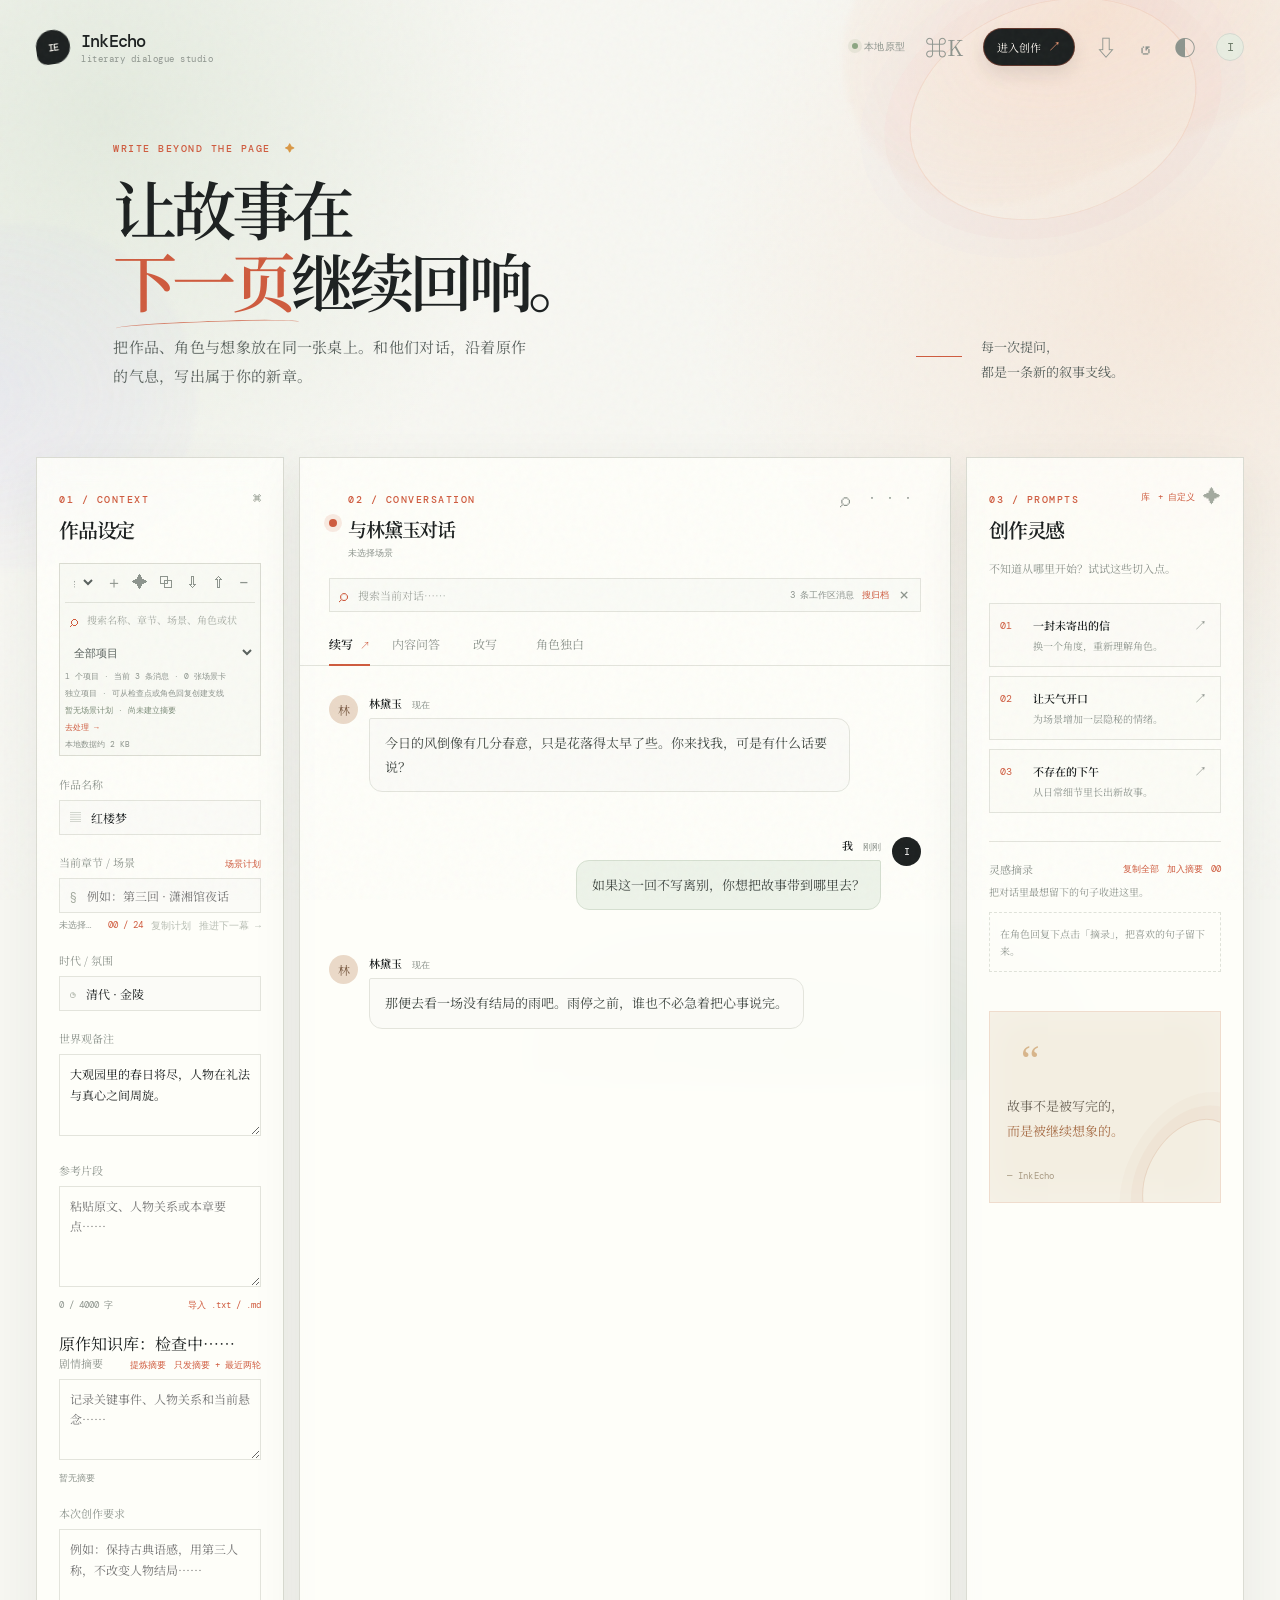
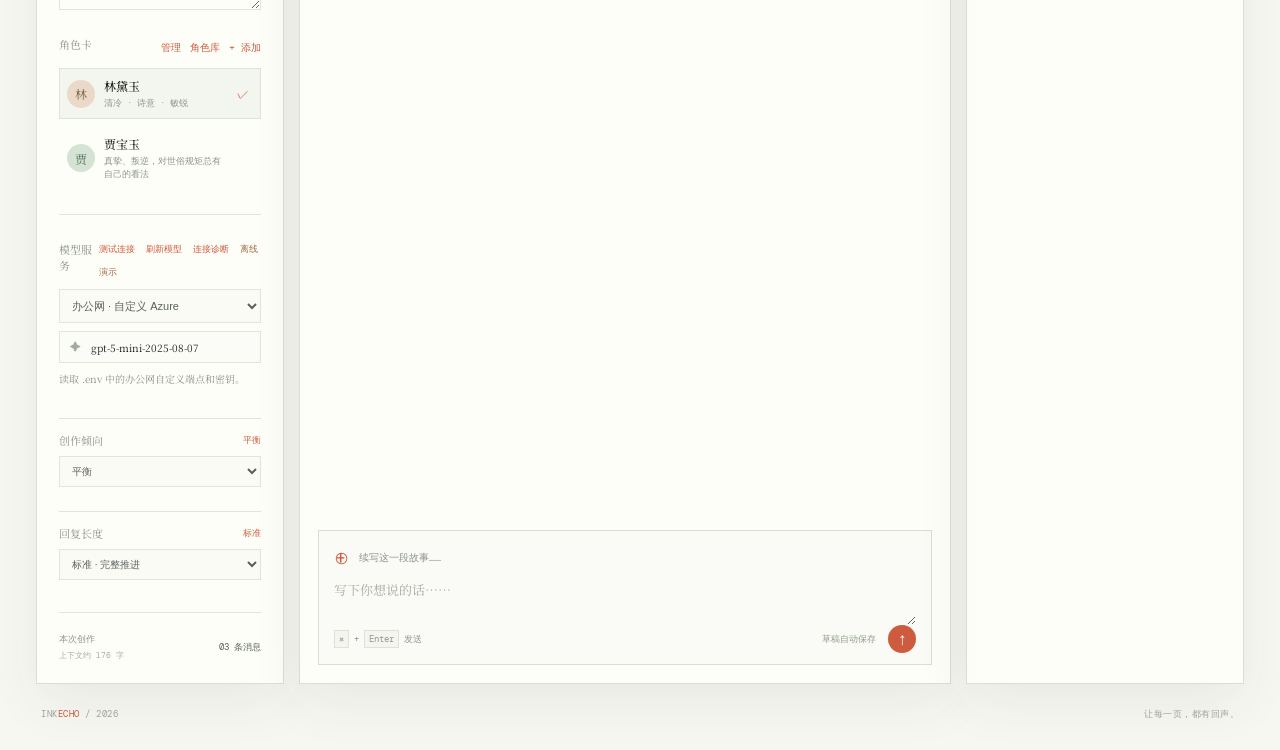
==== index.html @ 8e09669f "增加蛊真人内容问答界面" ====
<!doctype html>
<html lang="zh-CN">
  <head>
    <meta charset="UTF-8" />
    <meta name="viewport" content="width=device-width, initial-scale=1.0" />
    <meta name="description" content="InkEcho：让经典角色与你继续对话。" />
    <title>InkEcho · 文学对话创作台</title>
    <link rel="preconnect" href="https://fonts.googleapis.com" />
    <link rel="preconnect" href="https://fonts.gstatic.com" crossorigin />
    <link href="https://fonts.googleapis.com/css2?family=DM+Mono:wght@400;500&family=Noto+Serif+SC:wght@400;500;600;700;900&display=swap" rel="stylesheet" />
    <link rel="stylesheet" href="styles.css" />
  </head>
  <body>
    <div class="aurora-field" aria-hidden="true">
      <span class="aurora-orb orb-coral"></span>
      <span class="aurora-orb orb-lilac"></span>
      <span class="aurora-orb orb-sage"></span>
      <span class="aurora-orbit"></span>
    </div>
    <div class="grain" aria-hidden="true"></div>
    <header class="topbar">
      <a class="brand" href="#top" aria-label="InkEcho 首页">
        <span class="brand-mark">IE</span>
        <span>
          <strong>InkEcho</strong>
          <small>literary dialogue studio</small>
        </span>
      </a>
      <div class="topbar-actions">
        <span class="status-dot"><i></i>本地原型</span>
        <button class="icon-button command-palette-button" id="openCommandPalette" type="button" title="打开命令面板 · ⌘ / Ctrl + K" aria-label="打开命令面板">⌘K</button>
        <button class="spark-button magnetic" id="focusComposer" type="button">进入创作 <span>↗</span></button>
        <button class="icon-button" id="exportSession" type="button" title="导出当前创作" aria-label="导出当前创作">⇩</button>
        <button class="icon-button" id="resetSession" type="button" title="重置当前对话" aria-label="重置当前对话">↺</button>
        <button class="icon-button focus-mode-button" id="toggleFocusMode" type="button" title="进入专注模式" aria-label="进入专注模式" aria-pressed="false">◐</button>
        <button class="avatar" type="button" aria-label="用户菜单">I</button>
      </div>
    </header>

    <main id="top" class="shell">
      <section class="intro">
        <div>
          <p class="eyebrow">WRITE BEYOND THE PAGE <span>✦</span></p>
          <h1>让故事在<br /><em>下一页</em>继续回响。</h1>
          <p class="intro-copy">把作品、角色与想象放在同一张桌上。和他们对话，沿着原作的气息，写出属于你的新章。</p>
        </div>
        <div class="intro-note">
          <span class="note-line"></span>
          <p>每一次提问，<br />都是一条新的叙事支线。</p>
        </div>
      </section>

      <section class="studio-grid" aria-label="InkEcho 创作台">
        <aside class="sidebar panel">
          <div class="panel-heading">
            <div>
              <span class="section-kicker">01 / CONTEXT</span>
              <h2>作品设定</h2>
            </div>
            <span class="panel-icon">⌘</span>
          </div>

          <div class="project-switcher">
            <select id="projectSelect" aria-label="选择创作项目"></select>
            <div class="project-actions">
              <button class="mini-button" id="newProject" type="button" title="新建创作项目" aria-label="新建创作项目">＋</button>
              <button class="mini-button" id="openTemplates" type="button" title="使用创作模板" aria-label="使用创作模板">✦</button>
              <button class="mini-button" id="duplicateProject" type="button" title="复制当前项目" aria-label="复制当前项目">⧉</button>
              <button class="mini-button" id="exportProjects" type="button" title="备份全部项目" aria-label="备份全部项目">⇩</button>
              <button class="mini-button" id="importProjects" type="button" title="导入项目备份" aria-label="导入项目备份">⇧</button>
              <button class="mini-button" id="deleteProject" type="button" title="删除当前项目" aria-label="删除当前项目">−</button>
            </div>
            <label class="project-search" for="projectSearch">
              <span aria-hidden="true">⌕</span>
              <input id="projectSearch" type="search" placeholder="搜索名称、章节、场景、角色或状态……" aria-label="搜索项目名称、章节、场景、角色或状态" autocomplete="off" />
            </label>
            <select class="project-status-filter" id="projectStatusFilter" aria-label="按项目状态筛选">
              <option value="all">全部项目</option>
              <option value="attention">需要处理</option>
              <option value="summary">摘要待更新</option>
              <option value="outcome">结果待更新</option>
              <option value="draft">有草稿</option>
            </select>
            <p class="project-search-count" id="projectSearchCount" aria-live="polite">1 个项目</p>
            <p class="project-lineage" id="projectLineage">独立项目 · 可从检查点或角色回复创建支线</p>
            <p class="project-health" id="projectHealth" aria-live="polite">项目状态计算中</p>
            <button class="project-health-action" id="projectHealthAction" type="button" hidden>去处理 →</button>
            <input id="projectBackupFile" type="file" accept="application/json,.json" hidden />
            <p class="storage-status" id="storageStatus" aria-live="polite">本地数据用量计算中</p>
          </div>

          <label class="field-label" for="workTitle">作品名称</label>
          <div class="field-input has-icon">
            <span>▤</span>
            <input id="workTitle" type="text" maxlength="120" value="蛊真人" />
          </div>

          <div class="field-label-row">
            <label class="field-label" for="workChapter">当前章节 / 场景</label>
            <button class="text-button" id="manageBeats" type="button">场景计划</button>
          </div>
          <div class="field-input has-icon">
            <span>§</span>
            <input id="workChapter" type="text" maxlength="120" placeholder="例如：第三回 · 潇湘馆夜话" />
          </div>
          <div class="scene-meta">
            <span id="activeBeatHint">未选择场景卡</span>
            <span id="beatCount">00 / 24</span>
            <button class="text-button scene-copy" id="copyScenePlan" type="button" disabled>复制计划</button>
            <button class="text-button scene-advance" id="advanceBeat" type="button" disabled>推进下一幕 →</button>
          </div>

          <label class="field-label" for="workEra">时代 / 氛围</label>
          <div class="field-input has-icon">
            <span>◷</span>
            <input id="workEra" type="text" maxlength="120" value="蛊界 · 青茅山" />
          </div>

          <label class="field-label" for="workWorld">世界观备注</label>
          <textarea id="workWorld" rows="3" maxlength="800">以《蛊真人》原作为本地知识库，围绕方源、蛊道体系和原作剧情进行续写与内容问答。</textarea>

          <label class="field-label" for="workReference">参考片段</label>
          <textarea id="workReference" rows="4" placeholder="粘贴原文、人物关系或本章要点……"></textarea>
          <div class="reference-meta">
            <span id="referenceCount">0 / 4000 字</span>
            <button class="text-button" id="importReference" type="button">导入 .txt / .md</button>
          </div>
          <div class="source-status" id="sourceStatus" aria-live="polite">原作知识库：检查中……</div>
          <input id="referenceFile" type="file" accept=".txt,.md,.markdown,text/plain,text/markdown" hidden />

          <div class="field-label-row">
            <label class="field-label" for="workSummary">剧情摘要</label>
            <span class="summary-actions">
              <button class="text-button" id="generateSummary" type="button">提炼摘要</button>
              <button class="text-button" id="toggleContextMode" type="button">只发摘要 + 最近两轮</button>
            </span>
          </div>
          <textarea id="workSummary" rows="3" maxlength="2000" placeholder="记录关键事件、人物关系和当前悬念……"></textarea>
          <div class="summary-meta"><span id="summaryFreshness">暂无摘要</span></div>

          <label class="field-label" for="workInstructions">本次创作要求</label>
          <textarea id="workInstructions" rows="3" maxlength="1200" placeholder="例如：保持古典语感，用第三人称，不改变人物结局……"></textarea>

            <div class="subheading-row">
              <span class="field-label">角色卡</span>
              <span class="character-actions">
                <button class="text-button" id="manageCharacter" type="button">管理</button>
                <button class="text-button" id="openCharacterLibrary" type="button">角色库</button>
                <button class="text-button" id="addCharacter" type="button">+ 添加</button>
              </span>
          </div>
          <div class="character-list" id="characterList">
            <button class="character-card active" type="button" data-character="方源" data-tone="冷静、决绝、善于权衡利弊，不被表面道德束缚。">
              <span class="character-avatar avatar-dai">方</span>
              <span><strong>方源</strong><small>冷静 · 果断 · 深谋</small></span>
              <span class="selected-mark">✓</span>
            </button>
            <button class="character-card" type="button" data-character="白凝冰" data-tone="锋利、骄傲、追求极致，常以强硬掩饰真实情绪。">
              <span class="character-avatar avatar-bao">白</span>
              <span><strong>白凝冰</strong><small>锋利 · 骄傲 · 极致</small></span>
              <span class="selected-mark">✓</span>
            </button>
          </div>

          <div class="model-settings">
            <div class="subheading-row">
              <span class="field-label">模型服务</span>
              <span>
                <button class="text-button" id="testProvider" type="button">测试连接</button>
                <button class="text-button" id="refreshModels" type="button">刷新模型</button>
                <button class="text-button" id="openProviderDiagnostics" type="button">连接诊断</button>
                <button class="text-button" id="copyProviderConfigKeys" type="button" hidden>复制配置键名</button>
                <span class="service-badge" id="providerBadge">未连接</span>
              </span>
            </div>
            <select id="providerSelect" aria-label="选择模型服务">
              <option value="custom_azure">办公网 · 自定义 Azure</option>
              <option value="ollama">Ollama · 本地模型</option>
              <option value="openai">OpenAI</option>
              <option value="azure">Azure OpenAI</option>
              <option value="compatible">OpenAI-compatible</option>
            </select>
            <div class="field-input model-input">
              <span>✦</span>
              <input id="modelName" list="modelOptions" type="text" maxlength="160" value="gpt-5-mini-2025-08-07" aria-label="模型名称" />
            </div>
            <datalist id="modelOptions"></datalist>
            <p class="provider-description" id="providerDescription">读取 .env 中的办公网自定义端点和密钥。</p>
            <div class="creativity-control">
              <div class="subheading-row">
                <label class="field-label" for="creativitySelect">创作倾向</label>
                <span class="creativity-value" id="creativityValue">平衡</span>
              </div>
              <select id="creativitySelect" aria-label="选择创作倾向">
                <option value="restrained">克制叙事</option>
                <option value="balanced" selected>平衡</option>
                <option value="imaginative">大胆想象</option>
              </select>
            </div>
            <div class="creativity-control response-length-control">
              <div class="subheading-row">
                <label class="field-label" for="responseLengthSelect">回复长度</label>
                <span class="creativity-value" id="responseLengthValue">标准</span>
              </div>
              <select id="responseLengthSelect" aria-label="选择回复长度">
                <option value="concise">精简 · 聚焦一幕</option>
                <option value="standard" selected>标准 · 完整推进</option>
                <option value="expanded">展开 · 充分铺陈</option>
              </select>
            </div>
          </div>

          <div class="sidebar-footer">
            <span>
              <span>本次创作</span>
              <button class="context-usage" id="contextUsage" type="button" aria-label="查看本次发送上下文">上下文约 0 字</button>
            </span>
            <strong id="messageCount">03 条消息</strong>
          </div>
        </aside>

        <section class="conversation panel">
          <div class="conversation-header">
            <div class="conversation-title">
              <span class="live-pulse"></span>
              <div>
                <span class="section-kicker">02 / CONVERSATION</span>
                <h2 id="conversationTitle">与方源对话</h2>
                <span class="conversation-context" id="conversationContext">未选择场景</span>
              </div>
            </div>
            <div class="conversation-tools">
              <div class="conversation-tool-buttons">
                <button class="more-button search-button" id="searchConversationButton" type="button" aria-label="搜索当前对话" aria-expanded="false" aria-controls="conversationSearch">⌕</button>
                <button class="more-button" id="conversationMenuButton" type="button" aria-label="更多选项" aria-expanded="false" aria-controls="conversationMenu">•••</button>
              </div>
              <div class="conversation-menu" id="conversationMenu" hidden>
                <button type="button" id="copyConversation">复制当前对话</button>
                <button type="button" id="exportFromMenu">导出 Markdown · 含备选回复</button>
                <button type="button" id="exportProjectJson">导出项目 JSON</button>
                <button type="button" id="copyProjectHandoff">复制项目交接摘要</button>
                <button type="button" id="downloadProjectHandoff">下载项目交接摘要</button>
                <button type="button" id="saveCheckpointFromMenu">保存当前检查点</button>
                <button type="button" id="openCheckpoints">查看检查点</button>
                <button type="button" id="openArchiveHistory">查看归档历史</button>
                <button type="button" id="resetFromMenu">重新开始</button>
              </div>
            </div>
          </div>

          <div class="conversation-search" id="conversationSearch" hidden>
            <span class="search-icon" aria-hidden="true">⌕</span>
            <input id="conversationSearchInput" type="search" placeholder="搜索当前对话……" aria-label="搜索当前对话" autocomplete="off" />
            <span class="search-count" id="conversationSearchCount">全部消息</span>
            <button class="search-archive-button" id="searchArchivedMessages" type="button">搜归档</button>
            <button class="search-clear" id="clearConversationSearch" type="button" aria-label="清除搜索">×</button>
          </div>

          <div class="mode-tabs" role="tablist" aria-label="创作模式">
            <button class="mode-tab active" type="button" data-mode="续写" role="tab" aria-selected="true">续写 <span>↗</span></button>
            <button class="mode-tab" type="button" data-mode="问答" role="tab" aria-selected="false">内容问答 <span>?</span></button>
            <button class="mode-tab" type="button" data-mode="改写" role="tab" aria-selected="false">改写 <span>↗</span></button>
            <button class="mode-tab" type="button" data-mode="独白" role="tab" aria-selected="false">角色独白 <span>↗</span></button>
          </div>

          <div class="messages" id="messages" aria-live="polite">
            <div class="message-row assistant">
              <span class="message-avatar avatar-dai">黛</span>
              <div class="message-content">
                <div class="message-meta"><strong>方源</strong><time>刚刚</time></div>
                <div class="bubble">原作知识库已经准备好。你可以让我承接某一幕继续写，也可以直接询问人物、蛊虫、势力和剧情。</div>
              </div>
            </div>
            <div class="message-row user">
              <div class="message-content">
                <div class="message-meta"><strong>我</strong><time>刚刚</time></div>
                <div class="bubble">方源第一次重生回到青茅山后，最优先要解决什么问题？</div>
              </div>
              <span class="message-avatar user-avatar">I</span>
            </div>
            <div class="message-row assistant">
              <span class="message-avatar avatar-dai">黛</span>
              <div class="message-content">
                <div class="message-meta"><strong>方源</strong><time>刚刚</time></div>
                <div class="bubble">切换到“内容问答”即可查考原作；切换到“续写”并补充承接位置，就能沿着当前剧情继续创作。</div>
              </div>
            </div>
          </div>

          <form class="composer" id="composer">
            <div class="composer-tools">
              <button type="button" aria-label="添加参考内容" title="添加参考内容">⊕</button>
              <span class="composer-hint" id="composerHint">续写《蛊真人》的这一段故事……</span>
            </div>
            <textarea id="messageInput" rows="2" placeholder="写下你想说的话……" aria-label="输入消息"></textarea>
            <div class="composer-bottom">
              <span><kbd>⌘</kbd> + <kbd>Enter</kbd> 发送</span>
              <span class="draft-status" id="draftStatus">草稿自动保存</span>
              <button class="send-button" type="submit" aria-label="发送消息">↑</button>
            </div>
          </form>
        </section>

        <aside class="rightbar panel">
          <div class="panel-heading">
            <div>
              <span class="section-kicker">03 / PROMPTS</span>
              <h2>创作灵感</h2>
            </div>
            <span class="panel-icon prompt-heading-actions"><button class="text-button" id="openPromptLibrary" type="button">库</button><button class="text-button" id="addPrompt" type="button">+ 自定义</button> ✦</span>
          </div>
          <p class="panel-description">不知道从哪里开始？试试这些切入点。</p>
          <div class="prompt-list" id="promptList">
            <button class="prompt-card" type="button" data-prompt="写一封没有寄出的信，告诉我你最想改变原作里的哪一刻。">
              <span class="prompt-number">01</span>
              <span><strong>一封未寄出的信</strong><small>换一个角度，重新理解角色。</small></span>
              <span class="prompt-arrow">↗</span>
            </button>
            <button class="prompt-card" type="button" data-prompt="如果今天的雨会替人说话，它会对你说些什么？请用一段诗意的文字回答。">
              <span class="prompt-number">02</span>
              <span><strong>让天气开口</strong><small>为场景增加一层隐秘的情绪。</small></span>
              <span class="prompt-arrow">↗</span>
            </button>
            <button class="prompt-card" type="button" data-prompt="在不改变人物性格的前提下，写出一个原作没有发生过的下午。">
              <span class="prompt-number">03</span>
              <span><strong>不存在的下午</strong><small>从日常细节里长出新故事。</small></span>
              <span class="prompt-arrow">↗</span>
            </button>
          </div>

          <div class="highlight-section">
            <div class="subheading-row">
              <span class="field-label">灵感摘录</span>
              <span class="highlight-heading-actions">
                <button class="text-button" id="copyHighlights" type="button">复制全部</button>
                <button class="text-button" id="appendHighlightsToSummary" type="button">加入摘要</button>
                <span class="highlight-count" id="highlightCount">00</span>
              </span>
            </div>
            <p class="highlight-hint">把对话里最想留下的句子收进这里。</p>
            <div class="highlight-list" id="highlightList"></div>
          </div>

          <div class="quote-card spotlight-card">
            <span class="quote-mark">“</span>
            <p>故事不是被写完的，<br /><em>而是被继续想象的。</em></p>
            <span class="quote-author">— InkEcho</span>
            <span class="quote-orbit" aria-hidden="true"></span>
          </div>
        </aside>
      </section>

      <footer class="footer">
        <span>INK<span class="footer-accent">ECHO</span> / 2026</span>
        <span>让每一页，都有回声。</span>
      </footer>
    </main>
    <dialog class="character-dialog" id="characterDialog" aria-labelledby="characterDialogTitle">
      <form id="characterForm">
        <span class="section-kicker">CHARACTER CARD</span>
        <h2 id="characterDialogTitle">编辑角色</h2>
        <label class="field-label" for="characterNameInput">角色名称</label>
        <input class="dialog-input" id="characterNameInput" type="text" maxlength="40" required />
        <label class="field-label" for="characterToneInput">性格与说话方式</label>
        <textarea class="dialog-textarea" id="characterToneInput" rows="4" maxlength="240" placeholder="例如：克制、敏锐，说话像一封没有寄出的信。"></textarea>
        <label class="field-label" for="characterDetailsInput">人物设定</label>
        <textarea class="dialog-textarea" id="characterDetailsInput" rows="5" maxlength="500" placeholder="例如：身份、愿望、秘密、与其他角色的关系……"></textarea>
        <div class="dialog-actions">
          <button class="dialog-delete" id="deleteCharacter" type="button">删除角色</button>
          <span></span>
          <button class="dialog-cancel" id="cancelCharacter" type="button">取消</button>
          <button class="dialog-save" type="submit">保存</button>
        </div>
      </form>
    </dialog>
    <dialog class="character-dialog character-library-dialog" id="characterLibraryDialog" aria-labelledby="characterLibraryTitle">
      <form method="dialog">
        <span class="section-kicker">CHARACTER LIBRARY</span>
        <h2 id="characterLibraryTitle">角色库</h2>
        <p class="template-description">把常用角色保存下来，在不同作品之间复用。加入项目后仍可继续单独编辑。</p>
        <div class="character-library-toolbar">
          <input class="dialog-input character-library-search" id="characterLibrarySearch" type="search" placeholder="搜索角色名、语气或设定……" aria-label="搜索角色库" autocomplete="off" />
          <span class="character-library-count" id="characterLibraryCount">0 / 24 个</span>
        </div>
        <div class="character-library-list" id="characterLibraryList"></div>
        <div class="dialog-actions">
          <button class="text-button" id="saveSelectedCharacter" type="button">保存当前角色</button>
          <span></span>
          <span></span>
          <button class="dialog-cancel" id="closeCharacterLibrary" type="button">关闭</button>
        </div>
      </form>
    </dialog>
    <dialog class="character-dialog" id="promptDialog" aria-labelledby="promptDialogTitle">
      <form id="promptForm">
        <span class="section-kicker">CUSTOM PROMPT</span>
        <h2 id="promptDialogTitle">添加灵感</h2>
        <label class="field-label" for="promptTitleInput">灵感名称</label>
        <input class="dialog-input" id="promptTitleInput" type="text" maxlength="32" required placeholder="例如：一场迟到的重逢" />
        <label class="field-label" for="promptTextInput">写作提示</label>
        <textarea class="dialog-textarea" id="promptTextInput" rows="5" maxlength="500" required placeholder="写下希望角色或故事尝试的方向……"></textarea>
        <label class="library-toggle" for="savePromptToLibrary"><input id="savePromptToLibrary" type="checkbox" /> 同时保存到跨项目灵感库</label>
        <div class="dialog-actions prompt-dialog-actions">
          <span></span>
          <span></span>
          <button class="dialog-cancel" id="cancelPrompt" type="button">取消</button>
          <button class="dialog-save" type="submit">保存灵感</button>
        </div>
      </form>
    </dialog>
    <dialog class="character-dialog prompt-library-dialog" id="promptLibraryDialog" aria-labelledby="promptLibraryTitle">
      <form method="dialog">
        <span class="section-kicker">PROMPT LIBRARY</span>
        <h2 id="promptLibraryTitle">灵感库</h2>
        <p class="template-description">把常用的写作切入点保存下来，在不同作品之间快速复用。</p>
        <div class="prompt-library-toolbar">
          <input class="dialog-input prompt-library-search" id="promptLibrarySearch" type="search" placeholder="搜索名称或写作提示……" aria-label="搜索灵感库" autocomplete="off" />
          <span class="prompt-library-count" id="promptLibraryCount">0 / 36 条</span>
        </div>
        <div class="prompt-library-list" id="promptLibraryList"></div>
        <div class="dialog-actions">
          <span></span>
          <span></span>
          <span></span>
          <button class="dialog-cancel" id="closePromptLibrary" type="button">关闭</button>
        </div>
      </form>
    </dialog>
    <dialog class="character-dialog template-dialog" id="templateDialog" aria-labelledby="templateDialogTitle">
      <form method="dialog">
        <span class="section-kicker">STORY STARTERS</span>
        <h2 id="templateDialogTitle">从一个故事种子开始</h2>
        <p class="template-description">用一套预设的世界、角色和提问快速搭好创作桌，之后仍可以自由修改。</p>
        <div class="template-list" id="templateList"></div>
        <div class="dialog-actions template-dialog-actions">
          <button class="text-button template-save-button" id="saveCurrentTemplate" type="button">保存当前为模板</button>
          <span></span>
          <span></span>
          <button class="dialog-cancel" id="cancelTemplate" type="button">关闭</button>
        </div>
      </form>
    </dialog>
    <dialog class="character-dialog beat-dialog" id="beatDialog" aria-labelledby="beatDialogTitle">
      <form id="beatForm">
        <span class="section-kicker">SCENE MAP</span>
        <h2 id="beatDialogTitle">添加场景卡</h2>
        <p class="template-description">把长篇拆成一个个可推进的瞬间。目标、已发生的结果和留下的线索都会帮助下一次提问保持连续。</p>
        <div class="beat-toolbar">
          <input class="dialog-input beat-search-input" id="beatSearchInput" type="search" placeholder="搜索场景名称、目标或线索……" aria-label="搜索场景卡" autocomplete="off" />
          <select class="beat-filter-select" id="beatStatusFilter" aria-label="按场景状态筛选">
            <option value="all">全部状态</option>
            <option value="planned">待写</option>
            <option value="active">进行中</option>
            <option value="done">已完成</option>
          </select>
          <button class="text-button beat-focus-button" id="focusCurrentBeat" type="button">定位当前</button>
          <span class="beat-list-count" id="beatListCount">0 / 24 张</span>
        </div>
        <label class="field-label" for="beatTitleInput">场景名称</label>
        <input class="dialog-input" id="beatTitleInput" type="text" maxlength="80" required placeholder="例如：站台上的最后一分钟" />
        <label class="field-label" for="beatGoalInput">这一幕要发生什么</label>
        <textarea class="dialog-textarea" id="beatGoalInput" rows="3" maxlength="280" placeholder="例如：让主角第一次发现车票上的名字与自己有关。"></textarea>
        <div class="field-label-row">
          <label class="field-label" for="beatOutcomeInput">已发生 / 留下的线索</label>
          <button class="text-button" id="generateBeatOutcome" type="button">提炼本幕</button>
        </div>
        <textarea class="dialog-textarea" id="beatOutcomeInput" rows="3" maxlength="600" placeholder="记录已经写出的结果、人物变化或下一幕要接住的线索……"></textarea>
        <label class="field-label" for="beatStatusInput">推进状态</label>
        <select class="dialog-select" id="beatStatusInput">
          <option value="planned">待写</option>
          <option value="active">进行中</option>
          <option value="done">已完成</option>
        </select>
        <div class="dialog-actions beat-form-actions">
          <span></span>
          <span></span>
          <button class="dialog-cancel" id="cancelBeat" type="button">关闭</button>
          <button class="dialog-save" type="submit">保存场景</button>
        </div>
        <div class="beat-progress" id="beatProgress" role="status" aria-live="polite">
          <div class="beat-progress-head">
            <span id="beatProgressText">还没有场景卡</span>
            <span class="beat-progress-percent" id="beatProgressPercent">0%</span>
          </div>
          <div class="beat-progress-track" aria-hidden="true"><span id="beatProgressBar"></span></div>
        </div>
        <div class="beat-list" id="beatList"></div>
      </form>
    </dialog>
    <dialog class="character-dialog context-dialog" id="contextDialog" aria-labelledby="contextDialogTitle">
      <form method="dialog">
        <span class="section-kicker">MODEL CONTEXT</span>
        <h2 id="contextDialogTitle">本次发送给模型的内容</h2>
        <p class="template-description">这里展示的是当前页面准备发送的作品设定和对话范围。精简模式下，较早的完整历史仍会保存在本地。</p>
        <div class="context-preview-stats" id="contextPreviewStats"></div>
        <pre class="context-preview-text" id="contextPreviewText"></pre>
        <div class="dialog-actions context-dialog-actions">
          <button class="dialog-copy" id="copyContextPreview" type="button">复制预览</button>
          <span></span>
          <span></span>
          <button class="dialog-cancel" type="submit">关闭</button>
        </div>
      </form>
    </dialog>
    <dialog class="character-dialog context-dialog provider-diagnostics-dialog" id="providerDiagnosticsDialog" aria-labelledby="providerDiagnosticsTitle">
      <form method="dialog">
        <span class="section-kicker">PROVIDER DIAGNOSTICS</span>
        <h2 id="providerDiagnosticsTitle">模型服务连接诊断</h2>
        <p class="template-description">这里只展示服务状态、缺少字段和请求预算，不会显示 API key、端点或其他敏感值。</p>
        <div class="context-preview-stats" id="providerDiagnosticsStats"></div>
        <pre class="context-preview-text" id="providerDiagnosticsText"></pre>
        <div class="dialog-actions context-dialog-actions">
          <button class="dialog-copy" id="copyProviderDiagnostics" type="button">复制诊断</button>
          <span></span>
          <span></span>
          <button class="dialog-cancel" type="submit">关闭</button>
        </div>
      </form>
    </dialog>
    <dialog class="character-dialog context-dialog summary-preview-dialog" id="sceneOutcomePreviewDialog" aria-labelledby="sceneOutcomePreviewTitle">
      <form method="dialog">
        <span class="section-kicker">SCENE OUTCOME REVIEW</span>
        <h2 id="sceneOutcomePreviewTitle">确认本幕结果</h2>
        <p class="template-description">先比较当前场景记录和模型新提炼的结果；只有点击“替换结果”后，场景卡才会更新。</p>
        <div class="context-preview-stats" id="sceneOutcomePreviewStats"></div>
        <div class="summary-preview-grid">
          <section class="summary-preview-column">
            <span class="summary-preview-label">当前记录</span>
            <pre class="context-preview-text" id="currentSceneOutcomePreview"></pre>
          </section>
          <section class="summary-preview-column">
            <span class="summary-preview-label">新结果</span>
            <pre class="context-preview-text" id="nextSceneOutcomePreview"></pre>
          </section>
        </div>
        <div class="dialog-actions context-dialog-actions">
          <button class="dialog-copy" id="applySceneOutcomePreview" type="button">替换结果</button>
          <span></span>
          <span></span>
          <button class="dialog-cancel" type="submit">取消</button>
        </div>
      </form>
    </dialog>
    <dialog class="character-dialog context-dialog summary-preview-dialog" id="summaryPreviewDialog" aria-labelledby="summaryPreviewTitle">
      <form method="dialog">
        <span class="section-kicker">SUMMARY REVIEW</span>
        <h2 id="summaryPreviewTitle">确认剧情摘要</h2>
        <p class="template-description">先比较当前摘要和模型新提炼的版本；只有点击“替换摘要”后，新内容才会写入项目。</p>
        <div class="context-preview-stats" id="summaryPreviewStats"></div>
        <div class="summary-preview-grid">
          <section class="summary-preview-column">
            <span class="summary-preview-label">当前摘要</span>
            <pre class="context-preview-text" id="currentSummaryPreview"></pre>
          </section>
          <section class="summary-preview-column">
            <span class="summary-preview-label">新摘要</span>
            <pre class="context-preview-text" id="nextSummaryPreview"></pre>
          </section>
        </div>
        <div class="dialog-actions context-dialog-actions">
          <button class="dialog-copy" id="applySummaryPreview" type="button">替换摘要</button>
          <span></span>
          <span></span>
          <button class="dialog-cancel" type="submit">取消</button>
        </div>
      </form>
    </dialog>
    <dialog class="character-dialog context-dialog checkpoint-compare-dialog" id="checkpointCompareDialog" aria-labelledby="checkpointCompareTitle">
      <form method="dialog">
        <span class="section-kicker">CHECKPOINT DIFF</span>
        <h2 id="checkpointCompareTitle">检查点对比</h2>
        <p class="template-description">这里只展示检查点与当前项目的差异，不会修改任何快照或当前内容。</p>
        <div class="context-preview-stats" id="checkpointCompareStats"></div>
        <pre class="context-preview-text" id="checkpointCompareText"></pre>
        <div class="dialog-actions context-dialog-actions">
          <button class="dialog-copy" id="copyCheckpointCompare" type="button">复制对比</button>
          <span></span>
          <span></span>
          <button class="dialog-cancel" type="submit">关闭</button>
        </div>
      </form>
    </dialog>
    <dialog class="character-dialog checkpoint-dialog" id="checkpointDialog" aria-labelledby="checkpointDialogTitle">
      <form method="dialog">
        <span class="section-kicker">SCENE CHECKPOINTS</span>
        <h2 id="checkpointDialogTitle">对话检查点</h2>
        <p class="checkpoint-description">保存当前对话、设定和草稿，之后可以恢复，或从这一刻创建一条安全的剧情支线。也可以用 ⌘ / Ctrl + Shift + S 快速保存。</p>
        <div class="checkpoint-toolbar">
          <input class="dialog-input checkpoint-search-input" id="checkpointSearchInput" type="search" placeholder="搜索检查点名称、场景或角色……" aria-label="搜索检查点" autocomplete="off" />
          <span class="checkpoint-count" id="checkpointCount">0 / 12 个</span>
        </div>
        <div class="checkpoint-list" id="checkpointList"></div>
        <div class="dialog-actions checkpoint-dialog-actions">
          <button class="dialog-copy" id="quickSaveCheckpoint" type="button">快速保存</button>
          <span></span>
          <span></span>
          <button class="dialog-cancel" id="closeCheckpoint" type="button">关闭</button>
        </div>
      </form>
    </dialog>
    <dialog class="character-dialog archive-dialog" id="archiveDialog" aria-labelledby="archiveDialogTitle">
      <form method="dialog">
        <span class="section-kicker">ARCHIVED HISTORY</span>
        <h2 id="archiveDialogTitle">归档历史</h2>
        <p class="template-description">这里保存工作区之外的较早消息；可以复制或引用到输入框，不会改变当前对话顺序。</p>
        <div class="archive-toolbar">
          <input class="dialog-input archive-search-input" id="archiveSearchInput" type="search" placeholder="搜索归档中的角色、情节或句子……" aria-label="搜索归档历史" autocomplete="off" />
          <span class="archive-count" id="archiveCount">0 条归档</span>
        </div>
        <div class="archive-list" id="archiveList"></div>
        <div class="dialog-actions checkpoint-dialog-actions">
          <button class="text-button archive-clear-button" id="clearArchive" type="button">清理归档</button>
          <span></span>
          <span></span>
          <button class="dialog-cancel" id="closeArchive" type="button">关闭</button>
        </div>
      </form>
    </dialog>
    <dialog class="command-palette-dialog" id="commandPaletteDialog" aria-labelledby="commandPaletteTitle">
      <form class="command-palette-form" method="dialog">
        <div class="command-palette-head">
          <div>
            <span class="section-kicker">QUICK ACTIONS</span>
            <h2 id="commandPaletteTitle">命令面板</h2>
          </div>
          <button class="command-palette-close" type="submit" aria-label="关闭命令面板">×</button>
        </div>
        <p class="template-description">搜索一个操作，或用键盘快速跳转。按 ⌘ / Ctrl + K 随时打开。</p>
        <input class="command-palette-search" id="commandPaletteSearch" type="search" placeholder="搜索操作……" aria-label="搜索命令面板操作" autocomplete="off" />
        <div class="command-palette-list" id="commandPaletteList" role="listbox"></div>
        <p class="command-palette-hint" id="commandPaletteHint">按 Esc 关闭</p>
      </form>
    </dialog>
    <div class="toast" id="toast" role="status"></div>
    <script src="app.js"></script>
  </body>
</html>
---- styles.css ----
:root {
  --ink: #1c2020;
  --ink-soft: #59615d;
  --muted: #8d948d;
  --line: #e3e4dc;
  --paper: #f7f7f2;
  --panel: rgba(255, 255, 251, 0.82);
  --cream: #f3eee1;
  --accent: #cf5b3e;
  --accent-dark: #ad432e;
  --violet: #9f8cf4;
  --mint: #a9cbb8;
  --sage: #bac8b3;
  --shadow: 0 18px 50px rgba(47, 55, 46, 0.07);
  --serif: "Noto Serif SC", "Songti SC", serif;
  --mono: "DM Mono", "SFMono-Regular", monospace;
}

* { box-sizing: border-box; }

html { scroll-behavior: smooth; }

body {
  margin: 0;
  color: var(--ink);
  background:
    radial-gradient(circle at 8% 5%, rgba(212, 224, 207, 0.55), transparent 27rem),
    radial-gradient(circle at 92% 12%, rgba(243, 215, 195, 0.48), transparent 30rem),
    var(--paper);
  font-family: var(--serif);
  min-width: 320px;
  overflow-x: hidden;
}

button, input, textarea { font: inherit; }
button { color: inherit; cursor: pointer; }

.grain {
  position: fixed;
  inset: 0;
  pointer-events: none;
  opacity: 0.15;
  z-index: 20;
  background-image: url("data:image/svg+xml,%3Csvg viewBox='0 0 180 180' xmlns='http://www.w3.org/2000/svg'%3E%3Cfilter id='n'%3E%3CfeTurbulence type='fractalNoise' baseFrequency='.9' numOctaves='3' stitchTiles='stitch'/%3E%3C/filter%3E%3Crect width='100%25' height='100%25' filter='url(%23n)' opacity='.22'/%3E%3C/svg%3E");
}

.topbar {
  width: min(1440px, calc(100% - 72px));
  margin: 0 auto;
  padding: 28px 0 18px;
  display: flex;
  align-items: center;
  justify-content: space-between;
  position: relative;
  z-index: 1;
}

.brand {
  display: inline-flex;
  align-items: center;
  gap: 11px;
  text-decoration: none;
  color: var(--ink);
}

.brand-mark {
  width: 34px;
  height: 34px;
  display: grid;
  place-items: center;
  color: #fffdf6;
  background: var(--ink);
  border-radius: 50% 50% 50% 10px;
  font: 500 10px var(--mono);
  letter-spacing: -1px;
  transform: rotate(-8deg);
}

.brand strong, .brand small { display: block; }
.brand strong { font: 500 17px var(--mono); letter-spacing: -0.8px; }
.brand small { color: var(--muted); font: 9px var(--mono); letter-spacing: 0.5px; margin-top: 1px; }

.topbar-actions { display: flex; align-items: center; gap: 17px; }
.status-dot { color: var(--muted); font: 10px var(--mono); letter-spacing: 0.2px; }
.status-dot i { display: inline-block; width: 6px; height: 6px; border-radius: 50%; background: #8ca583; margin: 0 6px 1px 0; box-shadow: 0 0 0 4px rgba(140, 165, 131, 0.14); }
.icon-button, .more-button { border: 0; background: transparent; color: var(--muted); font-size: 22px; line-height: 1; padding: 3px; }
.icon-button:hover, .more-button:hover { color: var(--ink); }
.avatar { width: 28px; height: 28px; border: 1px solid #d5d9d0; border-radius: 50%; background: #e8ede1; color: #6d7b69; font: 12px var(--mono); }
.spark-button { position: relative; overflow: hidden; display: inline-flex; align-items: center; gap: 7px; padding: 9px 13px; border: 1px solid rgba(207, 91, 62, 0.38); border-radius: 999px; color: #fffaf3; background: var(--ink); font-size: 11px; box-shadow: 0 8px 18px rgba(28, 32, 32, 0.1); transition: box-shadow 0.25s, background 0.25s; }
.spark-button::before { content: ""; position: absolute; inset: 0; background: linear-gradient(110deg, transparent 26%, rgba(255, 255, 255, 0.2) 47%, transparent 68%); transform: translateX(-130%); transition: transform 0.65s ease; }
.spark-button:hover { background: #2b302e; box-shadow: 0 10px 26px rgba(207, 91, 62, 0.22); }
.spark-button:hover::before { transform: translateX(130%); }
.spark-button span { color: #f39b76; font: 13px var(--mono); }

.aurora-field { position: fixed; inset: -20vh -10vw; z-index: 0; pointer-events: none; overflow: hidden; filter: saturate(108%); }
.aurora-orb { position: absolute; display: block; border-radius: 999px; filter: blur(3px); opacity: 0.32; mix-blend-mode: multiply; animation: drift 16s ease-in-out infinite alternate; }
.orb-coral { top: 4%; right: 4%; width: 40vw; height: 23vw; background: radial-gradient(ellipse, rgba(242, 151, 111, 0.5), rgba(242, 151, 111, 0)); transform: rotate(-22deg); }
.orb-lilac { top: 32%; left: -8%; width: 35vw; height: 27vw; background: radial-gradient(ellipse, rgba(167, 153, 247, 0.35), rgba(167, 153, 247, 0)); animation-delay: -5s; }
.orb-sage { bottom: -8%; right: 20%; width: 45vw; height: 20vw; background: radial-gradient(ellipse, rgba(143, 192, 169, 0.34), rgba(143, 192, 169, 0)); animation-delay: -10s; }
.aurora-orbit { position: absolute; top: 13%; right: 15%; width: 250px; height: 250px; border: 1px solid rgba(208, 107, 79, 0.13); border-radius: 50%; transform: rotate(22deg) skewX(-18deg); box-shadow: 0 0 0 22px rgba(208, 107, 79, 0.025), 0 0 0 43px rgba(159, 140, 244, 0.02); animation: orbit 20s linear infinite; }

.shell { width: min(1440px, calc(100% - 72px)); margin: 0 auto; position: relative; z-index: 1; }
.intro { display: flex; justify-content: space-between; align-items: flex-end; padding: 58px 5.5% 52px 6.4%; }
.eyebrow, .section-kicker { margin: 0; color: var(--accent); font: 500 10px var(--mono); letter-spacing: 1.5px; }
.eyebrow span { color: #d99845; margin-left: 7px; }
h1, h2, p { margin-top: 0; }
h1 { margin: 17px 0 18px; color: var(--ink); font-size: clamp(38px, 5vw, 66px); font-weight: 600; letter-spacing: -0.075em; line-height: 1.12; }
h1 em { color: var(--accent); font-style: normal; position: relative; }
h1 em::after { content: ""; position: absolute; left: 3px; right: -8px; bottom: -4px; height: 7px; border-top: 1px solid currentColor; border-radius: 50%; transform: rotate(-2deg); opacity: 0.7; }
.intro-copy { max-width: 420px; color: var(--ink-soft); font-size: 15px; line-height: 1.9; letter-spacing: 0.02em; animation: rise-in 0.7s 0.18s both; }
.intro-note { display: flex; align-items: center; gap: 19px; margin: 0 5% 8px 0; color: var(--ink-soft); font-size: 13px; line-height: 1.9; }
.note-line { width: 46px; height: 1px; display: block; background: var(--accent); transform: translateY(-10px); }

.studio-grid { display: grid; grid-template-columns: 248px minmax(430px, 1fr) 278px; gap: 15px; align-items: stretch; }
.panel { position: relative; isolation: isolate; border: 1px solid rgba(215, 217, 207, 0.9); background: var(--panel); box-shadow: var(--shadow); backdrop-filter: blur(12px); animation: rise-in 0.7s both; }
.panel::before { content: ""; position: absolute; inset: 0; z-index: -1; pointer-events: none; background: radial-gradient(420px circle at var(--pointer-x, 50%) var(--pointer-y, 0%), rgba(255, 255, 255, 0.7), transparent 45%); opacity: 0; transition: opacity 0.35s; }
.panel:hover::before { opacity: 1; }
.sidebar { animation-delay: 0.08s; }
.conversation { animation-delay: 0.15s; }
.rightbar { animation-delay: 0.22s; }
.sidebar, .rightbar { padding: 27px 22px 22px; }
.conversation { min-height: 675px; display: flex; flex-direction: column; overflow: hidden; }
.panel-heading, .conversation-header { display: flex; justify-content: space-between; align-items: flex-start; }
.panel-heading { margin-bottom: 29px; }
h2 { margin: 7px 0 0; font-size: 20px; font-weight: 600; letter-spacing: -0.06em; }
.panel-icon { color: #a4aa9f; font: 18px var(--mono); }
.project-switcher { display: grid; grid-template-columns: 1fr auto; gap: 6px; align-items: center; margin: -10px 0 20px; padding: 5px; border: 1px solid rgba(215, 217, 207, 0.9); background: rgba(247, 248, 241, 0.68); }
.project-switcher select { min-width: 0; height: 27px; padding: 0 5px; border: 0; outline: 0; color: var(--ink-soft); background: transparent; font-size: 11px; }
.project-actions { display: flex; gap: 3px; }
.project-search { grid-column: 1 / -1; display: flex; align-items: center; gap: 7px; padding: 5px 5px 2px; border-top: 1px solid rgba(215, 217, 207, 0.7); color: var(--accent); }
.project-search input { min-width: 0; flex: 1; border: 0; outline: 0; color: var(--ink-soft); background: transparent; font-size: 10px; }
.project-search input::placeholder { color: #a6aba3; }
.project-search:focus-within { color: var(--accent-dark); }
.project-status-filter { grid-column: 1 / -1; width: 100%; height: 25px; padding: 0 5px; border: 0; border-top: 1px solid rgba(215, 217, 207, 0.7); outline: 0; color: var(--muted); background: transparent; font-size: 9px; }
.project-status-filter:focus { color: var(--ink-soft); }
.project-search-count { grid-column: 1 / -1; margin: -1px 0 0; color: var(--muted); font: 8px var(--mono); }
.project-lineage { grid-column: 1 / -1; min-height: 12px; margin: -1px 0 0; color: var(--muted); font: 8px var(--mono); line-height: 1.5; overflow-wrap: anywhere; }
.project-lineage.is-branch { color: var(--accent); }
.project-health { grid-column: 1 / -1; min-height: 12px; margin: -1px 0 0; color: #7b8b78; font: 8px var(--mono); line-height: 1.5; overflow-wrap: anywhere; }
.project-health.is-warning { color: var(--accent); }
.project-health-action { grid-column: 1 / -1; justify-self: start; padding: 0; border: 0; color: var(--accent); background: transparent; font: 8px var(--mono); }
.project-health-action:hover { color: var(--accent-dark); }
.storage-status { grid-column: 1 / -1; margin: 0; color: var(--muted); font: 8px var(--mono); }
.storage-status.is-warning { color: var(--accent); }
.storage-status.is-error { color: #a24f3e; }
.mini-button { width: 23px; height: 23px; padding: 0; border: 1px solid transparent; color: var(--muted); background: transparent; font: 16px var(--mono); line-height: 1; }
.mini-button:hover { border-color: #d6dfd0; color: var(--accent); background: #f0f5eb; }
.field-label { display: block; margin: 0 0 8px; color: var(--muted); font-size: 11px; }
.field-label-row { display: flex; justify-content: space-between; align-items: baseline; }
.field-label-row .field-label { margin-bottom: 8px; }
.field-label-row .text-button { font-size: 9px; }
.summary-actions { display: inline-flex; align-items: center; gap: 8px; }
.summary-actions .text-button.is-active { color: #6f8b6a; }
.summary-meta { margin: -14px 0 20px; color: var(--muted); font: 9px var(--mono); }
.summary-meta.is-stale { color: var(--accent); }
.scene-meta { display: flex; justify-content: space-between; gap: 8px; margin: -13px 0 19px; color: var(--muted); font: 9px var(--mono); }
.scene-meta span:first-child { min-width: 0; overflow: hidden; text-overflow: ellipsis; white-space: nowrap; }
.scene-meta > span:last-of-type { flex: none; color: var(--accent); }
.scene-copy { flex: none; font-size: 8px; white-space: nowrap; }
.scene-copy:disabled { color: #b8beb4; cursor: default; }
.scene-advance { flex: none; font-size: 8px; white-space: nowrap; }
.scene-advance:disabled { color: #b8beb4; cursor: default; }
.field-input { display: flex; align-items: center; height: 35px; margin-bottom: 19px; padding: 0 10px; border: 1px solid var(--line); background: rgba(250, 250, 245, 0.7); }
.field-input span { color: #a3aa9e; font: 11px var(--mono); margin-right: 8px; }
.field-input input, textarea { width: 100%; border: 0; outline: 0; color: var(--ink); background: transparent; font-size: 12px; }
textarea { resize: vertical; }
.sidebar > textarea { min-height: 64px; margin-bottom: 21px; padding: 9px 10px; border: 1px solid var(--line); line-height: 1.7; }
.reference-meta { display: flex; justify-content: space-between; align-items: center; margin: -14px 0 20px; color: var(--muted); font: 9px var(--mono); }
.reference-meta .text-button { font-size: 9px; }
.field-input:focus-within, .sidebar > textarea:focus { border-color: var(--sage); box-shadow: 0 0 0 3px rgba(186, 200, 179, 0.18); }
.subheading-row { display: flex; justify-content: space-between; align-items: center; }
.character-actions { display: flex; align-items: center; gap: 9px; }
.text-button { padding: 0; border: 0; color: var(--accent); background: transparent; font: 10px var(--mono); }
.text-button:hover { color: var(--accent-dark); }
.character-list { display: grid; gap: 7px; margin-top: 8px; }
.character-card { display: grid; grid-template-columns: 28px 1fr 16px; gap: 9px; align-items: center; width: 100%; padding: 8px 7px; border: 1px solid transparent; background: transparent; text-align: left; }
.character-card:hover, .character-card.active { border-color: #dfe4d9; background: #f3f6ee; }
.character-card strong, .character-card small { display: block; }
.character-card strong { font-size: 12px; font-weight: 500; }
.character-card small { margin-top: 3px; color: var(--muted); font: 9px var(--mono); }
.character-avatar, .message-avatar { flex: none; display: grid; place-items: center; border-radius: 50%; }
.character-avatar { width: 28px; height: 28px; font-size: 12px; }
.avatar-dai { color: #7e6048; background: #ead9c8; }
.avatar-bao { color: #4f6b58; background: #d5e3d5; }
.selected-mark { color: var(--accent); font: 12px var(--mono); opacity: 0; }
.character-card.active .selected-mark { opacity: 1; }
.model-settings { margin-top: 24px; padding-top: 19px; border-top: 1px solid var(--line); }
.model-settings .subheading-row { margin-bottom: 9px; }
.model-settings .field-label { margin: 0; }
.model-settings .text-button { margin-right: 7px; font-size: 9px; }
.service-badge { color: #a26b46; font: 9px var(--mono); }
.model-settings select { width: 100%; height: 34px; margin-bottom: 8px; padding: 0 8px; border: 1px solid var(--line); outline: 0; color: var(--ink-soft); background: rgba(250, 250, 245, 0.75); font-size: 11px; }
.model-settings select:focus { border-color: var(--sage); box-shadow: 0 0 0 3px rgba(186, 200, 179, 0.18); }
.model-input { height: 32px; margin: 0; }
.model-input input { font-size: 10px; }
.provider-description { min-height: 31px; margin: 8px 0 0; color: var(--muted); font-size: 10px; line-height: 1.6; overflow-wrap: anywhere; word-break: break-word; }
.creativity-control { margin-top: 16px; padding-top: 13px; border-top: 1px solid rgba(215, 217, 207, 0.72); }
.creativity-control .subheading-row { margin-bottom: 8px; }
.creativity-control .field-label { margin: 0; }
.creativity-value { color: var(--accent); font: 9px var(--mono); }
.creativity-control select { width: 100%; height: 31px; padding: 0 8px; border: 1px solid var(--line); outline: 0; color: var(--ink-soft); background: rgba(250, 250, 245, 0.75); font-size: 10px; }
.creativity-control select:focus { border-color: var(--sage); box-shadow: 0 0 0 3px rgba(186, 200, 179, 0.18); }
.sidebar-footer { display: flex; justify-content: space-between; align-items: center; padding-top: 20px; margin-top: 24px; border-top: 1px solid var(--line); color: var(--muted); font: 9px var(--mono); }
.sidebar-footer > span { display: grid; gap: 4px; }
.context-usage { width: fit-content; padding: 0; border: 0; color: #a1aaa0; background: transparent; font: 8px var(--mono); text-align: left; }
.context-usage:hover { color: var(--accent); }
.context-usage.is-heavy { color: var(--accent); }
.sidebar-footer strong { color: var(--ink-soft); font-weight: 400; }

.conversation-header { padding: 27px 29px 18px; }
.conversation-title { display: flex; align-items: center; gap: 11px; }
.conversation-title > div { min-width: 0; }
.conversation-title h2 { font-size: 19px; }
.conversation-context { display: block; max-width: 310px; margin-top: 5px; overflow: hidden; color: var(--muted); font: 9px var(--mono); text-overflow: ellipsis; white-space: nowrap; }
.live-pulse { width: 8px; height: 8px; border-radius: 50%; background: var(--accent); box-shadow: 0 0 0 5px rgba(207, 91, 62, 0.12); }
.conversation-tools { position: relative; }
.conversation-tool-buttons { display: flex; align-items: center; gap: 8px; }
.more-button { font-size: 16px; letter-spacing: 2px; }
.search-button { font-size: 20px; letter-spacing: 0; }
.conversation-menu { position: absolute; top: 31px; right: 0; z-index: 10; width: 168px; padding: 5px; border: 1px solid var(--line); background: #fbfbf7; box-shadow: 0 12px 30px rgba(59, 69, 57, 0.13); }
.conversation-menu button { display: block; width: 100%; padding: 9px 10px; border: 0; color: var(--ink-soft); background: transparent; text-align: left; font-size: 11px; }
.conversation-menu button:hover { color: var(--accent-dark); background: #f0f5eb; }
.conversation-search { display: flex; align-items: center; gap: 8px; margin: 0 29px 14px; padding: 7px 9px; border: 1px solid var(--line); background: rgba(250, 251, 246, 0.86); animation: appear 0.2s ease both; }
.conversation-search:focus-within { border-color: var(--sage); box-shadow: 0 0 0 3px rgba(186, 200, 179, 0.18); }
.search-icon { color: var(--accent); font: 18px var(--mono); line-height: 1; }
.conversation-search input { min-width: 0; flex: 1; border: 0; outline: 0; color: var(--ink); background: transparent; font-size: 11px; }
.conversation-search input::placeholder { color: #a6aba3; }
.search-count { flex: none; color: var(--muted); font: 9px var(--mono); }
.search-archive-button { flex: none; padding: 0; border: 0; color: var(--accent); background: transparent; font: 9px var(--mono); }
.search-archive-button:hover { color: var(--accent-dark); text-decoration: underline; text-underline-offset: 3px; }
.search-clear { flex: none; padding: 0 2px; border: 0; color: var(--muted); background: transparent; font: 17px var(--mono); line-height: 1; }
.search-clear:hover { color: var(--accent); }
.mode-tabs { display: flex; gap: 22px; padding: 0 29px; border-bottom: 1px solid var(--line); }
.mode-tab { position: relative; padding: 9px 0 13px; border: 0; background: transparent; color: var(--muted); font-size: 12px; }
.mode-tab span { margin-left: 4px; font-size: 10px; opacity: 0; }
.mode-tab.active { color: var(--ink); font-weight: 600; }
.mode-tab.active::after { content: ""; position: absolute; bottom: -1px; left: 0; right: 0; height: 2px; background: var(--accent); }
.mode-tab.active span { opacity: 1; color: var(--accent); }
.mode-tab:hover { color: var(--ink); }
.messages { flex: 1; min-height: 360px; padding: 29px 29px 22px; overflow: auto; }
.message-row { display: flex; gap: 11px; margin-bottom: 27px; max-width: 88%; animation: appear 0.35s ease both; }
.message-row.user { margin-left: auto; justify-content: flex-end; }
.message-avatar { width: 29px; height: 29px; font-size: 12px; }
.user-avatar { color: #fff; background: var(--ink); font: 10px var(--mono); }
.message-content { min-width: 0; }
.message-meta { display: flex; align-items: baseline; gap: 10px; margin-bottom: 6px; }
.message-meta strong { font-size: 11px; font-weight: 600; }
.message-meta time { color: var(--muted); font: 9px var(--mono); }
.message-source-badge { padding: 2px 5px; border: 1px solid #e1c9a9; color: #986a3d; background: #fbf2e7; font: 8px var(--mono); letter-spacing: 0.02em; }
.message-row.user .message-meta { justify-content: flex-end; }
.bubble { padding: 12px 15px; border: 1px solid var(--line); background: #fbfbf7; color: #414843; font-size: 13px; line-height: 1.85; white-space: pre-wrap; overflow-wrap: anywhere; }
.bubble code { padding: 1px 4px; color: #765443; background: #f2e9de; font: 0.9em var(--mono); }
.message-heading { display: inline-block; color: var(--ink); font-weight: 600; letter-spacing: -0.03em; }
.message-list-item { display: inline-block; padding-left: 5px; color: #4d5b51; }
.message-quote { display: inline-block; padding-left: 10px; border-left: 2px solid #d5b28b; color: #82705f; font-style: italic; }
.assistant .bubble { border-radius: 2px 13px 13px 13px; }
.user .bubble { border-color: #d5dfd0; border-radius: 13px 2px 13px 13px; background: #edf3e9; }
.message-actions { display: flex; gap: 8px; min-height: 18px; padding: 4px 2px 0; opacity: 0; transition: opacity 0.2s; }
.message-row:hover .message-actions, .message-actions:focus-within { opacity: 1; }
.message-row.user .message-actions { justify-content: flex-end; }
.message-action { padding: 0; border: 0; color: var(--muted); background: transparent; font: 9px var(--mono); }
.message-action:hover { color: var(--accent); }
.message-action:disabled { color: #c9cec6; cursor: default; }
.message-action:focus-visible, .highlight-main:focus-visible, .highlight-remove:focus-visible { outline: 1px solid var(--accent); outline-offset: 2px; }
.version-controls { display: inline-flex; align-items: center; gap: 3px; margin-left: 3px; color: var(--muted); font: 9px var(--mono); }
.version-button { width: 15px; height: 15px; padding: 0; border: 0; color: var(--ink-soft); background: transparent; font: 13px var(--mono); line-height: 1; }
.version-button:hover:not(:disabled) { color: var(--accent); }
.version-button:disabled { color: #c9cec6; cursor: default; }
.version-label { min-width: 24px; text-align: center; }
.composer { margin: 0 18px 18px; padding: 14px 15px 11px; border: 1px solid #d9ded4; background: rgba(250, 251, 246, 0.9); transition: border-color 0.2s, box-shadow 0.2s; }
.composer:focus-within { border-color: var(--sage); box-shadow: 0 6px 20px rgba(98, 119, 90, 0.08); }
.composer-tools { display: flex; align-items: center; gap: 10px; color: var(--muted); }
.composer-tools button { border: 0; padding: 0; background: transparent; color: var(--accent); font: 19px var(--mono); }
.composer-hint { font: 10px var(--mono); }
.composer textarea { display: block; min-height: 42px; padding: 9px 0 4px; font-size: 13px; line-height: 1.6; }
.composer textarea::placeholder { color: #a6aba3; }
.composer-bottom { display: flex; align-items: center; justify-content: space-between; color: var(--muted); font: 9px var(--mono); }
.draft-status { margin-left: auto; margin-right: 12px; color: #8f9b8b; }
kbd { padding: 2px 4px; border: 1px solid #dfe2da; background: #f5f5ef; font: 9px var(--mono); }
.send-button { display: grid; place-items: center; width: 28px; height: 28px; border: 0; border-radius: 50%; color: #fff; background: var(--accent); font: 17px var(--mono); transition: transform 0.2s, background 0.2s; }
.send-button:hover { background: var(--accent-dark); transform: translateY(-2px); }
.send-button:disabled { opacity: 0.75; cursor: wait; transform: none; }
.send-button.stop-mode { color: #fff6ed; background: var(--ink); font-size: 11px; }
.send-button.stop-mode:hover { background: #343b38; }
.composer.is-sending .composer-hint { color: var(--accent); }
.composer.is-sending .composer-hint::after { content: "  ·  模型正在回应"; color: var(--muted); }

.panel-description { margin: -14px 0 24px; color: var(--muted); font-size: 11px; line-height: 1.8; }
.prompt-heading-actions { display: inline-flex; align-items: center; gap: 8px; }
.prompt-heading-actions .text-button { font-size: 9px; }
.prompt-list { display: grid; gap: 9px; }
.prompt-card { display: grid; grid-template-columns: 25px 1fr 16px; gap: 8px; align-items: start; width: 100%; padding: 13px 10px; border: 1px solid var(--line); background: rgba(249, 249, 243, 0.56); text-align: left; transition: transform 0.2s, border-color 0.2s, background 0.2s; }
.prompt-card:hover { border-color: #d0daca; background: #f3f6ee; transform: translateX(3px); }
.prompt-number { color: var(--accent); font: 10px var(--mono); padding-top: 2px; }
.prompt-card strong, .prompt-card small { display: block; }
.prompt-card strong { font-size: 11px; font-weight: 600; }
.prompt-card small { margin-top: 5px; color: var(--muted); font-size: 10px; line-height: 1.5; }
.prompt-arrow { color: var(--muted); font: 13px var(--mono); }
.custom-prompt-card { display: flex; align-items: stretch; padding: 0; }
.prompt-card-main { display: grid; grid-template-columns: 25px 1fr 16px; gap: 8px; align-items: start; flex: 1; min-width: 0; padding: 13px 6px 13px 10px; border: 0; color: inherit; background: transparent; text-align: left; }
.prompt-card-main:hover { color: var(--ink); }
.prompt-card-actions { display: inline-flex; align-items: center; gap: 1px; flex: none; align-self: center; margin-right: 5px; }
.prompt-edit, .prompt-remove { padding: 3px 5px; border: 0; color: #b2b7af; background: transparent; font: 14px var(--mono); line-height: 1; }
.prompt-edit:hover, .prompt-remove:hover { color: var(--accent); }
.template-dialog { width: min(640px, calc(100% - 36px)); }
.template-description { margin: -10px 0 18px; color: var(--muted); font-size: 11px; line-height: 1.7; }
.template-list { display: grid; grid-template-columns: repeat(2, minmax(0, 1fr)); gap: 10px; max-height: 390px; overflow: auto; }
.template-card { position: relative; display: grid; gap: 5px; min-height: 156px; padding: 15px 33px 14px 14px; border: 1px solid var(--line); color: var(--ink); background: #fbfbf7; text-align: left; overflow: hidden; transition: transform 0.22s, border-color 0.22s, box-shadow 0.22s; }
.template-card::after { content: ""; position: absolute; right: -26px; bottom: -34px; width: 110px; height: 110px; border: 1px solid rgba(207, 91, 62, 0.18); border-radius: 50%; box-shadow: 0 0 0 11px rgba(207, 91, 62, 0.04), 0 0 0 22px rgba(207, 91, 62, 0.025); transition: transform 0.5s ease; }
.template-card:hover { border-color: #cddac7; box-shadow: 0 10px 24px rgba(60, 72, 56, 0.1); transform: translateY(-3px); }
.template-card:hover::after { transform: scale(1.15) rotate(14deg); }
.template-card-1 { background: linear-gradient(135deg, #fbf8ef, #f7f1e3); }
.template-card-2 { background: linear-gradient(135deg, #f1f6ef, #eaf2ee); }
.template-card-3 { background: linear-gradient(135deg, #f8f0ee, #f4e8e1); }
.template-card-4 { background: linear-gradient(135deg, #f2f0fa, #ececf7); }
.template-card-custom { background: linear-gradient(135deg, #f7f2ec, #f2e9df); }
.template-card-label { color: var(--accent); font: 9px var(--mono); letter-spacing: 0.7px; }
.template-card strong { font-size: 15px; font-weight: 600; letter-spacing: -0.04em; }
.template-card small { max-width: 245px; color: var(--ink-soft); font-size: 10px; line-height: 1.65; }
.template-card-meta { align-self: end; color: var(--muted); font: 9px var(--mono); }
.template-card-arrow { position: absolute; top: 14px; right: 14px; color: var(--accent); font: 14px var(--mono); }
.template-card-remove { position: absolute; top: 12px; right: 34px; z-index: 1; width: 18px; height: 18px; color: var(--muted); font: 15px/17px var(--mono); text-align: center; opacity: 0; transition: opacity 0.2s, color 0.2s; }
.template-card:hover .template-card-remove, .template-card-remove:focus { color: var(--accent); opacity: 1; outline: 0; }
.template-dialog-actions { margin-top: 18px; }
.template-save-button { justify-self: start; }
.beat-dialog { width: min(570px, calc(100% - 36px)); max-height: min(720px, calc(100vh - 36px)); overflow: auto; }
.beat-toolbar { display: grid; grid-template-columns: minmax(0, 1fr) auto auto; gap: 8px; align-items: center; margin: -2px 0 17px; }
.beat-search-input { min-width: 0; margin: 0; }
.beat-filter-select { height: 34px; padding: 0 8px; border: 1px solid var(--line); outline: 0; color: var(--ink-soft); background: #fbfbf7; font-size: 10px; }
.beat-filter-select:focus { border-color: var(--sage); box-shadow: 0 0 0 3px rgba(186, 200, 179, 0.18); }
.beat-focus-button { white-space: nowrap; }
.beat-focus-button:disabled { color: #c9cec6; cursor: default; }
.beat-list-count { grid-column: 1 / -1; margin-top: -3px; color: var(--muted); font: 8px var(--mono); }
.dialog-select { width: 100%; height: 38px; margin-bottom: 18px; padding: 0 10px; border: 1px solid var(--line); outline: 0; color: var(--ink); background: #fbfbf7; font-size: 12px; }
.dialog-select:focus { border-color: var(--sage); box-shadow: 0 0 0 3px rgba(186, 200, 179, 0.18); }
.beat-form-actions { margin-bottom: 22px; }
.beat-list { display: grid; gap: 8px; max-height: 330px; overflow: auto; }
.beat-empty { margin: 0; padding: 14px 11px; border: 1px dashed #dfe2d9; color: var(--muted); font-size: 11px; line-height: 1.7; }
.beat-card { padding: 11px 12px; border: 1px solid var(--line); background: #fbfbf7; }
.beat-card.is-current { border-color: #c6d8c1; background: #f1f6ee; box-shadow: inset 3px 0 0 #91ad88; }
.beat-card.is-focus { border-color: #b8cfae; box-shadow: 0 0 0 3px rgba(145, 173, 136, 0.18); }
.beat-card-head { display: flex; align-items: center; justify-content: space-between; gap: 9px; }
.beat-card-head strong { min-width: 0; overflow: hidden; font-size: 12px; font-weight: 600; text-overflow: ellipsis; white-space: nowrap; }
.beat-status { flex: none; padding: 3px 6px; font: 9px var(--mono); }
.beat-status-planned { color: #8b775b; background: #f4eddf; }
.beat-status-active { color: #5e7b58; background: #e5f0e2; }
.beat-status-done { color: #8b9090; background: #eceeeb; }
.beat-card p { margin: 7px 0 9px; color: var(--ink-soft); font-size: 10px; line-height: 1.65; white-space: pre-line; }
.beat-provenance { display: block; margin: -2px 0 9px; color: #7b8b78; font: 8px var(--mono); line-height: 1.5; }
.beat-provenance.is-stale { color: var(--accent); }
.beat-card-actions { display: flex; justify-content: flex-end; gap: 10px; }
.beat-action { padding: 0; border: 0; color: var(--muted); background: transparent; font: 9px var(--mono); }
.beat-action:hover:not(:disabled) { color: var(--accent); }
.beat-action:disabled { color: var(--accent); cursor: default; }
.beat-move:disabled { color: #c9cec6; }
.beat-remove:hover { color: #a26b46; }
.beat-progress { margin: -3px 0 14px; padding: 9px 10px 10px; border: 1px solid #e1e5dc; background: #f5f7f0; }
.beat-progress-head { display: flex; align-items: center; justify-content: space-between; gap: 10px; color: var(--muted); font: 9px var(--mono); }
.beat-progress-percent { flex: none; color: var(--accent); }
.beat-progress-track { height: 4px; margin-top: 8px; overflow: hidden; background: #e4e8df; }
.beat-progress-track span { display: block; width: 0; height: 100%; background: linear-gradient(90deg, #8ca980, #c49a71); transition: width 0.35s ease; }
.context-dialog { width: min(720px, calc(100% - 36px)); }
.context-preview-stats { margin: -8px 0 12px; color: var(--accent); font: 9px var(--mono); }
.context-preview-text { max-height: 390px; margin: 0; padding: 13px; border: 1px solid var(--line); color: var(--ink-soft); background: #fbfbf7; font: 10px/1.75 var(--mono); white-space: pre-wrap; overflow: auto; overflow-wrap: anywhere; }
.context-dialog-actions { margin-top: 16px; }
.dialog-copy { color: var(--accent); background: #f3f6ee; }
.provider-diagnostics-dialog { width: min(680px, calc(100% - 36px)); }
.summary-preview-dialog { width: min(900px, calc(100% - 36px)); }
.summary-preview-grid { display: grid; grid-template-columns: repeat(2, minmax(0, 1fr)); gap: 12px; }
.summary-preview-column { min-width: 0; }
.summary-preview-label { display: block; margin-bottom: 7px; color: var(--muted); font: 9px var(--mono); }
.summary-preview-column .context-preview-text { max-height: 280px; }
.message-action.is-active { color: var(--accent); }
.highlight-section { margin-top: 28px; padding-top: 19px; border-top: 1px solid var(--line); }
.highlight-section .field-label { margin: 0; }
.highlight-heading-actions { display: inline-flex; align-items: center; gap: 8px; }
.highlight-heading-actions .text-button { font-size: 9px; }
.highlight-count { color: var(--accent); font: 9px var(--mono); }
.highlight-hint { margin: 7px 0 12px; color: var(--muted); font-size: 10px; line-height: 1.6; }
.highlight-list { display: grid; gap: 7px; max-height: 238px; overflow: auto; }
.highlight-empty { margin: 0; padding: 12px 10px; border: 1px dashed #dfe2d9; color: var(--muted); font-size: 10px; line-height: 1.7; }
.highlight-card { display: flex; align-items: stretch; min-width: 0; border: 1px solid var(--line); background: rgba(249, 249, 243, 0.56); }
.highlight-main { display: grid; gap: 4px; min-width: 0; flex: 1; padding: 10px; border: 0; color: inherit; background: transparent; text-align: left; }
.highlight-main:hover { background: #f3f6ee; }
.highlight-speaker { color: var(--accent); font: 9px var(--mono); }
.highlight-excerpt { display: -webkit-box; overflow: hidden; color: var(--ink-soft); font-size: 10px; line-height: 1.65; -webkit-box-orient: vertical; -webkit-line-clamp: 3; }
.highlight-remove { align-self: center; padding: 3px 8px; border: 0; color: #b2b7af; background: transparent; font: 14px var(--mono); }
.highlight-remove:hover { color: var(--accent); }
.quote-card { position: relative; margin-top: 39px; padding: 24px 17px 18px; background: var(--cream); }
.spotlight-card { overflow: hidden; border: 1px solid rgba(207, 91, 62, 0.12); box-shadow: inset 0 0 40px rgba(255, 255, 255, 0.25); }
.spotlight-card::before { content: ""; position: absolute; inset: -1px; z-index: 0; pointer-events: none; background: radial-gradient(180px circle at var(--pointer-x, 80%) var(--pointer-y, 20%), rgba(255, 255, 255, 0.58), transparent 58%); opacity: 0; transition: opacity 0.3s; }
.spotlight-card:hover::before { opacity: 1; }
.spotlight-card > *:not(.quote-orbit) { position: relative; z-index: 1; }
.quote-orbit { position: absolute; right: -24px; bottom: -28px; width: 105px; height: 105px; border: 1px solid rgba(193, 119, 80, 0.22); border-radius: 50%; transform: rotate(-20deg) skewX(-20deg); box-shadow: 0 0 0 12px rgba(193, 119, 80, 0.05), 0 0 0 24px rgba(193, 119, 80, 0.035); transition: transform 0.6s ease; }
.spotlight-card:hover .quote-orbit { transform: rotate(20deg) skewX(-20deg) scale(1.12); }
.quote-mark { position: absolute; top: 3px; left: 14px; color: #d7b58b; font: 42px Georgia, serif; line-height: 1; }
.quote-card p { margin: 16px 0 17px; color: #6c6559; font-size: 13px; line-height: 1.9; }
.quote-card em { color: #a8704a; font-style: normal; }
.quote-author { color: #a89a83; font: 9px var(--mono); letter-spacing: 0.3px; }

.footer { display: flex; justify-content: space-between; padding: 24px 5px 30px; color: #a1a79e; font: 9px var(--mono); letter-spacing: 0.5px; }
.footer-accent { color: var(--accent); }
.toast { position: fixed; left: 50%; bottom: 24px; z-index: 30; padding: 10px 16px; border: 1px solid #d6dfd0; background: #f0f6ec; color: #567052; font-size: 12px; box-shadow: var(--shadow); opacity: 0; transform: translate(-50%, 12px); pointer-events: none; transition: opacity 0.25s, transform 0.25s; }
.toast.show { opacity: 1; transform: translate(-50%, 0); }
.command-palette-dialog { width: min(540px, calc(100% - 36px)); padding: 0; border: 1px solid #d6dfd0; background: #f8f9f2; color: var(--ink); box-shadow: 0 24px 90px rgba(60, 67, 58, 0.25); }
.command-palette-dialog::backdrop { background: rgba(54, 61, 53, 0.28); backdrop-filter: blur(5px); }
.command-palette-form { padding: 26px; }
.command-palette-head { display: flex; align-items: flex-start; justify-content: space-between; gap: 18px; }
.command-palette-head h2 { margin-bottom: 0; }
.command-palette-close { width: 28px; height: 28px; padding: 0; border: 1px solid var(--line); color: var(--muted); background: transparent; font: 19px var(--mono); line-height: 1; }
.command-palette-close:hover { color: var(--accent); border-color: #d0daca; background: #f3f6ee; }
.command-palette-form .template-description { margin: 10px 0 17px; }
.command-palette-search { width: 100%; height: 42px; margin-bottom: 12px; padding: 0 12px; border: 1px solid var(--line); outline: 0; color: var(--ink); background: #fbfbf7; font-size: 13px; }
.command-palette-search:focus { border-color: var(--sage); box-shadow: 0 0 0 3px rgba(186, 200, 179, 0.18); }
.command-palette-list { display: grid; gap: 6px; max-height: 340px; overflow: auto; }
.command-palette-item { display: flex; align-items: center; justify-content: space-between; gap: 18px; width: 100%; padding: 11px 12px; border: 1px solid transparent; color: var(--ink-soft); background: transparent; text-align: left; }
.command-palette-item strong { font-size: 12px; font-weight: 500; }
.command-palette-item small { color: var(--muted); font-size: 10px; text-align: right; }
.command-palette-item:hover, .command-palette-item.is-active { border-color: #d7e2d0; color: var(--ink); background: #f0f5eb; }
.command-palette-item.is-active strong { color: var(--accent-dark); }
.command-palette-empty { margin: 0; padding: 18px 12px; border: 1px dashed #dfe2d9; color: var(--muted); font-size: 11px; }
.command-palette-hint { margin: 15px 0 0; color: var(--muted); font: 9px var(--mono); }
.character-dialog { width: min(420px, calc(100% - 36px)); padding: 0; border: 1px solid #d6dfd0; background: #f8f9f2; color: var(--ink); box-shadow: 0 24px 80px rgba(60, 67, 58, 0.22); }
.checkpoint-dialog { width: min(480px, calc(100% - 36px)); }
.character-library-dialog { width: min(560px, calc(100% - 36px)); }
.character-dialog::backdrop { background: rgba(54, 61, 53, 0.22); backdrop-filter: blur(3px); }
.character-dialog form { padding: 26px; }
.character-dialog h2 { margin: 8px 0 22px; }
.checkpoint-description { margin: -10px 0 18px; color: var(--muted); font-size: 11px; line-height: 1.7; }
.checkpoint-toolbar { display: flex; align-items: center; gap: 10px; margin-bottom: 13px; }
.checkpoint-search-input { flex: 1; min-width: 0; margin: 0; }
.checkpoint-count { flex: none; color: var(--muted); font: 9px var(--mono); }
.checkpoint-list { display: grid; gap: 8px; max-height: 330px; margin-bottom: 20px; overflow: auto; }
.checkpoint-empty { margin: 0; padding: 15px 12px; border: 1px dashed #dfe2d9; color: var(--muted); font-size: 11px; line-height: 1.7; }
.checkpoint-card { display: flex; align-items: center; gap: 12px; padding: 10px 11px; border: 1px solid var(--line); background: #fbfbf7; }
.checkpoint-main { min-width: 0; flex: 1; }
.checkpoint-main strong { display: block; overflow: hidden; font-size: 12px; font-weight: 600; text-overflow: ellipsis; white-space: nowrap; }
.checkpoint-meta { display: block; margin-top: 4px; color: var(--muted); font: 9px var(--mono); }
.checkpoint-preview { display: -webkit-box; margin: 6px 0 0; overflow: hidden; color: var(--ink-soft); font-size: 10px; line-height: 1.5; -webkit-box-orient: vertical; -webkit-line-clamp: 2; }
.checkpoint-actions { display: inline-flex; align-items: center; gap: 5px; flex: none; }
.checkpoint-restore, .checkpoint-branch, .checkpoint-compare, .checkpoint-rename, .checkpoint-remove { border: 1px solid var(--line); background: transparent; font-size: 10px; }
.checkpoint-restore { padding: 5px 8px; color: var(--accent); }
.checkpoint-branch { padding: 5px 7px; color: var(--ink-soft); }
.checkpoint-compare { padding: 5px 6px; color: var(--muted); }
.checkpoint-rename { padding: 5px 6px; color: var(--muted); }
.checkpoint-remove { padding: 3px 7px; color: #b2b7af; font: 14px var(--mono); line-height: 1; }
.checkpoint-restore:hover, .checkpoint-branch:hover, .checkpoint-compare:hover, .checkpoint-rename:hover, .checkpoint-remove:hover { border-color: #d0daca; color: var(--accent-dark); background: #f3f6ee; }
.checkpoint-dialog-actions { margin-top: 0; }
.character-library-list { display: grid; gap: 8px; max-height: 390px; margin-bottom: 20px; overflow: auto; }
.character-library-toolbar { display: flex; align-items: center; gap: 10px; margin-bottom: 13px; }
.character-library-search { flex: 1; min-width: 0; margin: 0; }
.character-library-count { flex: none; color: var(--muted); font: 9px var(--mono); }
.character-library-empty { margin: 0; padding: 15px 12px; border: 1px dashed #dfe2d9; color: var(--muted); font-size: 11px; line-height: 1.7; }
.library-character-card { display: flex; align-items: flex-start; gap: 12px; padding: 11px 12px; border: 1px solid var(--line); background: #fbfbf7; }
.library-character-info { min-width: 0; flex: 1; }
.library-character-info strong { display: block; color: var(--ink); font-size: 12px; }
.library-character-info small { display: block; margin-top: 4px; color: var(--accent); font-size: 10px; }
.library-character-info p { margin: 6px 0 0; color: var(--ink-soft); font-size: 10px; line-height: 1.65; }
.library-character-actions { display: flex; align-items: center; gap: 9px; flex: none; padding-top: 2px; }
.library-character-remove { color: #a26b46; }
.prompt-library-dialog { width: min(560px, calc(100% - 36px)); }
.library-toggle { display: flex; align-items: center; gap: 7px; margin: -4px 0 18px; color: var(--ink-soft); font-size: 10px; }
.library-toggle input { accent-color: var(--accent); }
.prompt-library-toolbar { display: flex; align-items: center; gap: 10px; margin-bottom: 13px; }
.prompt-library-search { flex: 1; min-width: 0; margin: 0; }
.prompt-library-count { flex: none; color: var(--muted); font: 9px var(--mono); }
.prompt-library-list { display: grid; gap: 8px; max-height: 390px; margin-bottom: 20px; overflow: auto; }
.prompt-library-empty { margin: 0; padding: 15px 12px; border: 1px dashed #dfe2d9; color: var(--muted); font-size: 11px; line-height: 1.7; }
.library-prompt-card { display: flex; align-items: flex-start; gap: 12px; padding: 11px 12px; border: 1px solid var(--line); background: #fbfbf7; }
.library-prompt-main { min-width: 0; flex: 1; }
.library-prompt-main strong { display: block; color: var(--ink); font-size: 12px; }
.library-prompt-main p { margin: 6px 0 0; color: var(--ink-soft); font-size: 10px; line-height: 1.65; }
.library-prompt-actions { display: flex; align-items: center; gap: 9px; flex: none; padding-top: 2px; }
.library-prompt-remove { color: #a26b46; }
.archive-dialog { width: min(650px, calc(100% - 36px)); }
.archive-toolbar { display: flex; align-items: center; gap: 10px; margin-bottom: 13px; }
.archive-search-input { flex: 1; min-width: 0; margin: 0; }
.archive-count { flex: none; color: var(--muted); font: 9px var(--mono); }
.archive-list { display: grid; gap: 8px; max-height: 390px; margin-bottom: 20px; overflow: auto; }
.archive-empty { margin: 0; padding: 15px 12px; border: 1px dashed #dfe2d9; color: var(--muted); font-size: 11px; line-height: 1.7; }
.archive-card { position: relative; padding: 11px 12px 31px; border: 1px solid var(--line); background: #fbfbf7; }
.archive-card-meta { display: flex; align-items: baseline; gap: 8px; }
.archive-card-meta strong { color: var(--ink-soft); font-size: 11px; }
.archive-card-meta span { color: var(--muted); font: 8px var(--mono); }
.archive-card p { margin: 7px 0 0; color: var(--ink-soft); font-size: 11px; line-height: 1.7; white-space: pre-wrap; }
.archive-actions { position: absolute; right: 10px; bottom: 7px; display: flex; align-items: center; gap: 10px; }
.archive-branch { color: var(--ink-soft); }
.archive-quote { color: var(--accent); }
.archive-clear-button { color: #a26b46; }
.archive-clear-button:disabled { color: #c9cec6; cursor: default; }
.dialog-input, .dialog-textarea { width: 100%; box-sizing: border-box; border: 1px solid var(--line); outline: 0; color: var(--ink); background: #fbfbf7; font-size: 13px; }
.dialog-input { height: 38px; margin-bottom: 18px; padding: 0 10px; }
.dialog-textarea { min-height: 84px; margin-bottom: 21px; padding: 9px 10px; line-height: 1.7; resize: vertical; }
.dialog-input:focus, .dialog-textarea:focus { border-color: var(--sage); box-shadow: 0 0 0 3px rgba(186, 200, 179, 0.18); }
.dialog-actions { display: grid; grid-template-columns: auto 1fr auto auto; gap: 10px; align-items: center; }
.dialog-actions button { min-height: 30px; padding: 0 12px; border: 1px solid var(--line); font-size: 11px; }
.dialog-delete { border-color: transparent !important; color: #a26b46; background: transparent; }
.dialog-cancel { color: var(--ink-soft); background: #f2f3ec; }
.dialog-save { border-color: var(--accent) !important; color: #fff; background: var(--accent); }
.dialog-actions button:hover { transform: translateY(-1px); }

@keyframes appear { from { opacity: 0; transform: translateY(6px); } to { opacity: 1; transform: translateY(0); } }
@keyframes rise-in { from { opacity: 0; transform: translateY(14px); } to { opacity: 1; transform: translateY(0); } }
@keyframes drift { from { transform: translate3d(-2%, -3%, 0) rotate(-22deg); } to { transform: translate3d(4%, 3%, 0) rotate(-15deg); } }
@keyframes orbit { to { transform: rotate(382deg) skewX(-18deg); } }

@media (prefers-reduced-motion: reduce) {
  *, *::before, *::after { scroll-behavior: auto !important; animation-duration: 0.01ms !important; animation-iteration-count: 1 !important; transition-duration: 0.01ms !important; }
}

@media (hover: none) {
  .message-actions { opacity: 1; }
}

@media (max-width: 1050px) {
  .studio-grid { grid-template-columns: 220px minmax(380px, 1fr); }
  .rightbar { grid-column: 1 / -1; display: grid; grid-template-columns: 1fr 1.5fr; gap: 24px; }
  .rightbar .panel-heading, .rightbar .panel-description { grid-column: 1; }
  .rightbar .prompt-list, .rightbar .quote-card { grid-column: 2; }
  .rightbar .highlight-section { grid-column: 1 / -1; }
  .rightbar .quote-card { margin-top: 0; }
}

@media (max-width: 720px) {
  .topbar, .shell { width: min(100% - 32px, 620px); }
  .topbar { padding-top: 18px; }
  .status-dot { display: none; }
  .spark-button { padding: 8px 10px; font-size: 10px; }
  .intro { display: block; padding: 45px 4px 35px; }
  h1 { font-size: clamp(40px, 13vw, 62px); }
  .intro-note { margin-top: 28px; }
  .studio-grid { display: flex; flex-direction: column; }
  .sidebar { order: 2; }
  .conversation { order: 1; min-height: 650px; }
  .rightbar { order: 3; display: block; }
  .rightbar .prompt-list { display: grid; grid-template-columns: repeat(3, 1fr); }
  .quote-card { margin-top: 25px; }
  .summary-preview-grid { grid-template-columns: 1fr; }
  .footer { padding-bottom: 22px; }
}

@media (max-width: 480px) {
  .conversation-header, .messages { padding-left: 18px; padding-right: 18px; }
  .conversation-search { margin-left: 18px; margin-right: 18px; }
  .mode-tabs { padding-left: 18px; padding-right: 18px; gap: 15px; }
  .message-row { max-width: 96%; }
  .rightbar .prompt-list { display: block; }
  .prompt-card + .prompt-card { margin-top: 8px; }
  .template-list { grid-template-columns: 1fr; max-height: 340px; }
  .command-palette-item { align-items: flex-start; flex-direction: column; gap: 4px; }
  .command-palette-item small { text-align: left; }
  .footer { display: block; line-height: 2; }
}

body.focus-mode .sidebar,
body.focus-mode .rightbar { display: none; }
body.focus-mode .studio-grid { display: grid; grid-template-columns: minmax(0, 980px); justify-content: center; }
body.focus-mode .conversation { min-height: calc(100vh - 175px); box-shadow: 0 24px 70px rgba(47, 55, 46, 0.11); }
body.focus-mode .focus-mode-button { color: var(--accent); background: #f0f5eb; border-radius: 50%; }
body.focus-mode .intro { padding-bottom: 30px; }
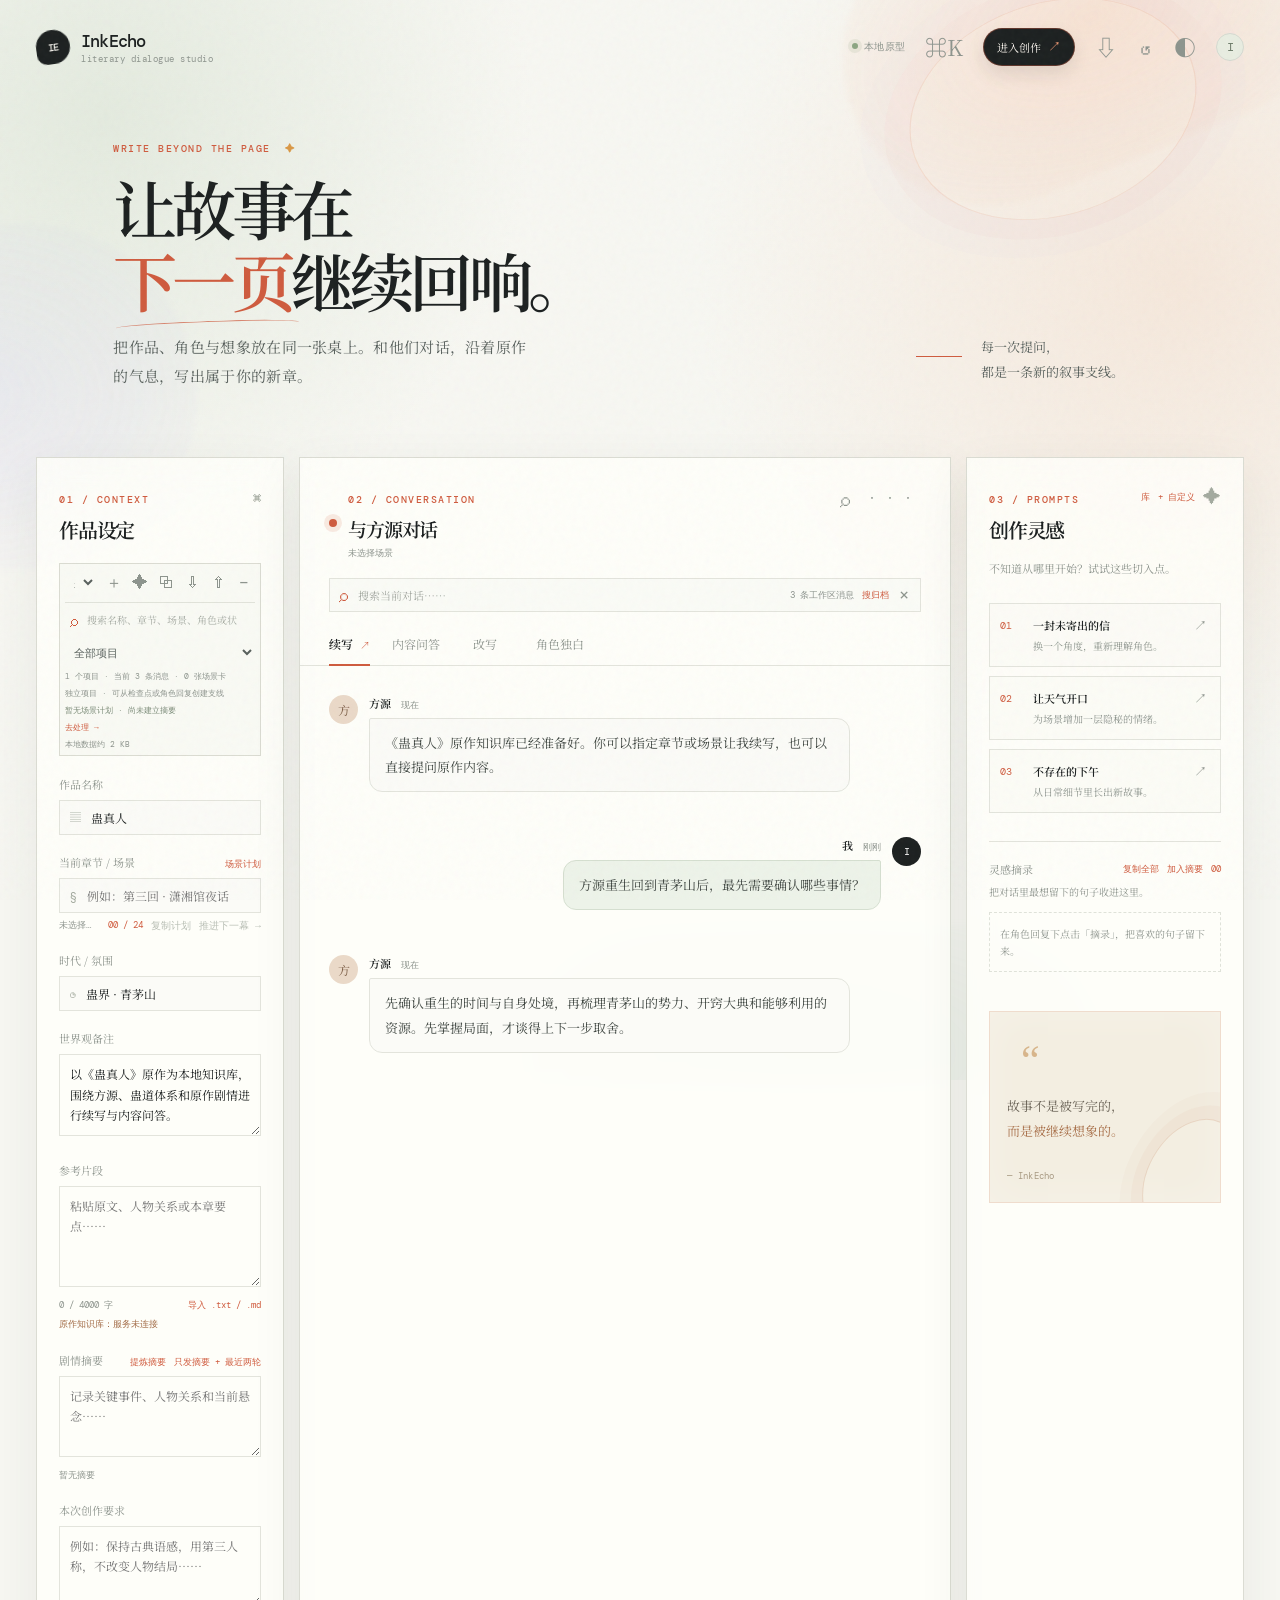
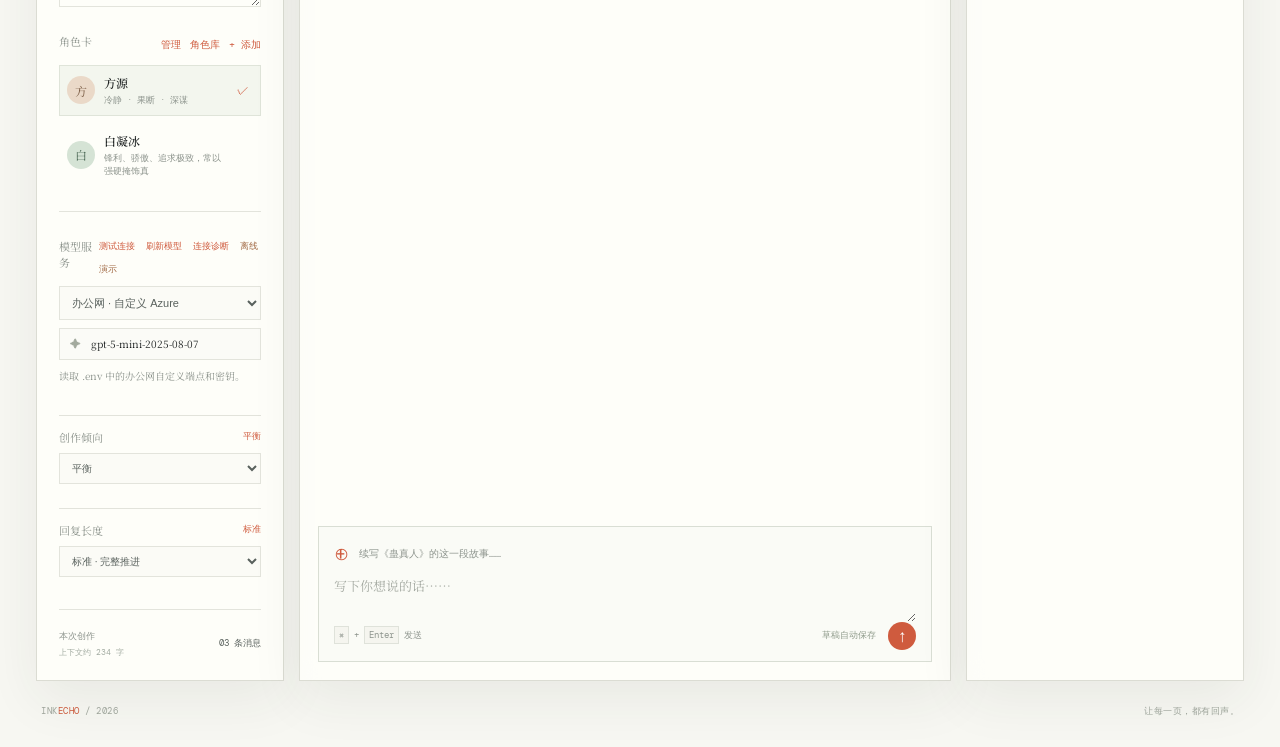
==== commit df2cd48e: "增加原作依据查看弹窗" ====
--- a/index.html
+++ b/index.html
@@ -517,6 +517,21 @@
         </div>
       </form>
     </dialog>
+    <dialog class="character-dialog context-dialog source-evidence-dialog" id="sourceEvidenceDialog" aria-labelledby="sourceEvidenceTitle">
+      <form method="dialog">
+        <span class="section-kicker">LOCAL SOURCE EVIDENCE</span>
+        <h2 id="sourceEvidenceTitle">原作检索依据</h2>
+        <p class="template-description">以下内容来自本机知识库的临时检索结果，不会写入项目记录或上传到 GitHub。</p>
+        <div class="context-preview-stats" id="sourceEvidenceStats"></div>
+        <div class="source-evidence-list" id="sourceEvidenceList"></div>
+        <div class="dialog-actions context-dialog-actions">
+          <button class="dialog-copy" id="copySourceEvidence" type="button">复制依据</button>
+          <span></span>
+          <span></span>
+          <button class="dialog-cancel" type="submit">关闭</button>
+        </div>
+      </form>
+    </dialog>
     <dialog class="character-dialog context-dialog summary-preview-dialog" id="sceneOutcomePreviewDialog" aria-labelledby="sceneOutcomePreviewTitle">
       <form method="dialog">
         <span class="section-kicker">SCENE OUTCOME REVIEW</span>
--- a/styles.css
+++ b/styles.css
@@ -167,6 +167,9 @@
 .sidebar > textarea { min-height: 64px; margin-bottom: 21px; padding: 9px 10px; border: 1px solid var(--line); line-height: 1.7; }
 .reference-meta { display: flex; justify-content: space-between; align-items: center; margin: -14px 0 20px; color: var(--muted); font: 9px var(--mono); }
 .reference-meta .text-button { font-size: 9px; }
+.source-status { margin-top: -14px; margin-bottom: 20px; color: #718b6a; font: 9px var(--mono); line-height: 1.5; }
+.source-status.is-warning { color: #a26b46; }
+.source-status.is-error { color: #a14f4f; }
 .field-input:focus-within, .sidebar > textarea:focus { border-color: var(--sage); box-shadow: 0 0 0 3px rgba(186, 200, 179, 0.18); }
 .subheading-row { display: flex; justify-content: space-between; align-items: center; }
 .character-actions { display: flex; align-items: center; gap: 9px; }
@@ -247,6 +250,9 @@
 .message-meta strong { font-size: 11px; font-weight: 600; }
 .message-meta time { color: var(--muted); font: 9px var(--mono); }
 .message-source-badge { padding: 2px 5px; border: 1px solid #e1c9a9; color: #986a3d; background: #fbf2e7; font: 8px var(--mono); letter-spacing: 0.02em; }
+.source-reference-line { margin-top: 6px; color: #81917d; font: 9px var(--mono); line-height: 1.5; overflow-wrap: anywhere; }
+.source-reference-line[hidden] { display: none; }
+.source-reference-item { color: #9a806a; }
 .message-row.user .message-meta { justify-content: flex-end; }
 .bubble { padding: 12px 15px; border: 1px solid var(--line); background: #fbfbf7; color: #414843; font-size: 13px; line-height: 1.85; white-space: pre-wrap; overflow-wrap: anywhere; }
 .bubble code { padding: 1px 4px; color: #765443; background: #f2e9de; font: 0.9em var(--mono); }
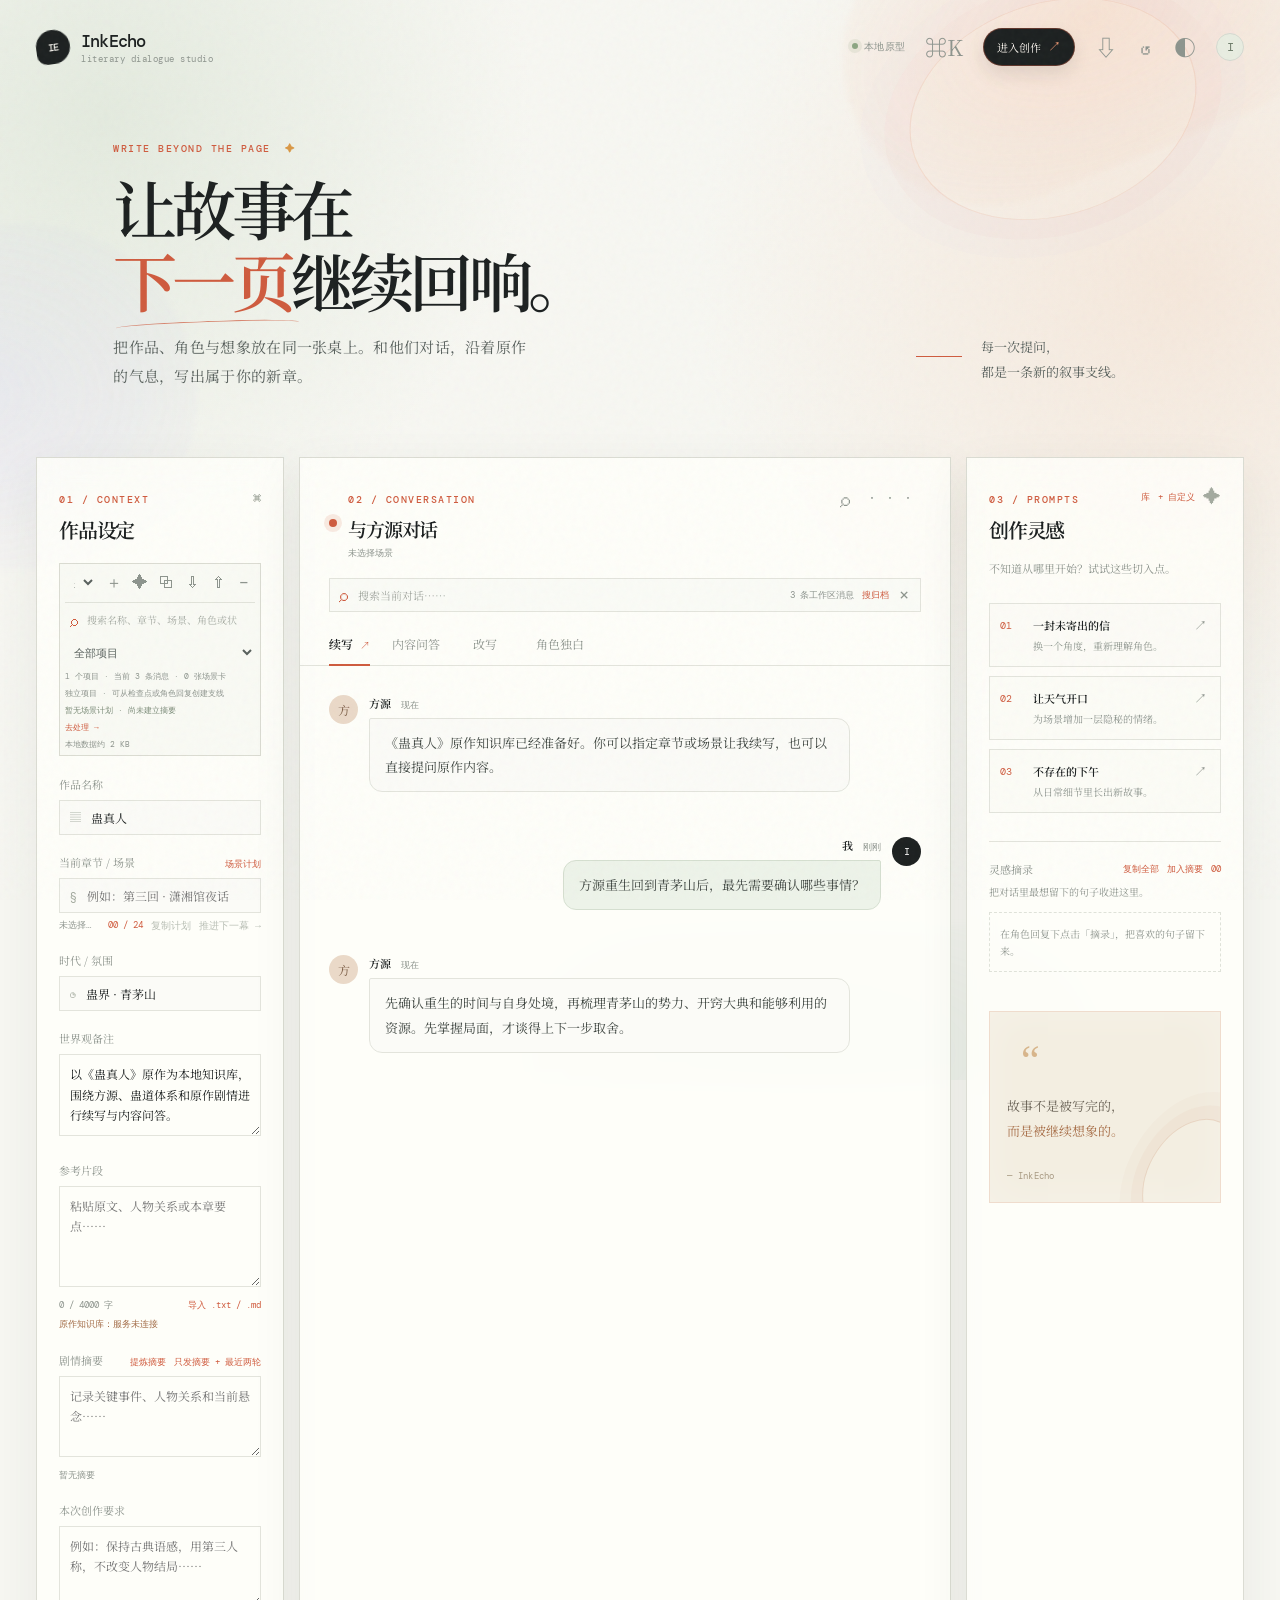
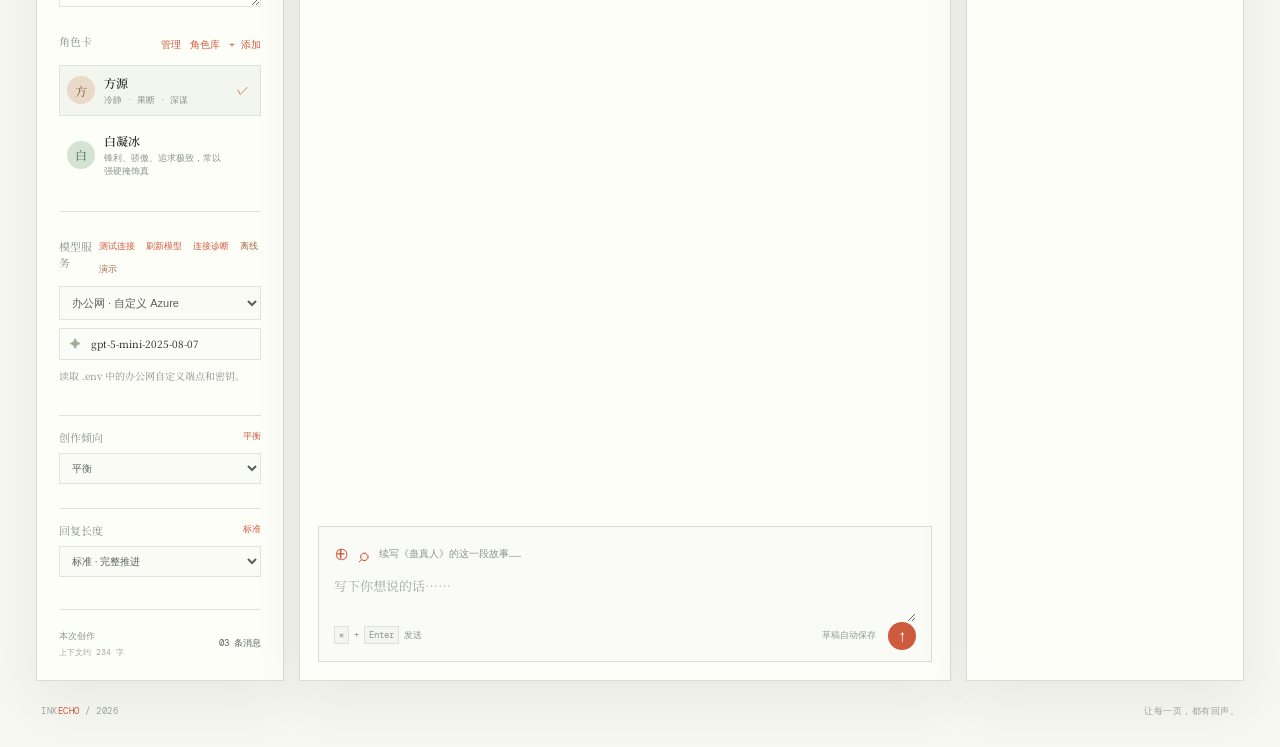
==== commit 065ccda5: "增加发送前原作依据预览" ====
--- a/index.html
+++ b/index.html
@@ -290,6 +290,7 @@
           <form class="composer" id="composer">
             <div class="composer-tools">
               <button type="button" aria-label="添加参考内容" title="添加参考内容">⊕</button>
+              <button type="button" id="previewSource" aria-label="先检索原作依据" title="先检索原作依据">⌕</button>
               <span class="composer-hint" id="composerHint">续写《蛊真人》的这一段故事……</span>
             </div>
             <textarea id="messageInput" rows="2" placeholder="写下你想说的话……" aria-label="输入消息"></textarea>
--- a/styles.css
+++ b/styles.css
@@ -185,6 +185,7 @@
 .character-avatar { width: 28px; height: 28px; font-size: 12px; }
 .avatar-dai { color: #7e6048; background: #ead9c8; }
 .avatar-bao { color: #4f6b58; background: #d5e3d5; }
+.avatar-inkecho { color: #5e5b79; background: #dfdced; }
 .selected-mark { color: var(--accent); font: 12px var(--mono); opacity: 0; }
 .character-card.active .selected-mark { opacity: 1; }
 .model-settings { margin-top: 24px; padding-top: 19px; border-top: 1px solid var(--line); }
@@ -253,6 +254,9 @@
 .source-reference-line { margin-top: 6px; color: #81917d; font: 9px var(--mono); line-height: 1.5; overflow-wrap: anywhere; }
 .source-reference-line[hidden] { display: none; }
 .source-reference-item { color: #9a806a; }
+.source-reference-missing { color: #a26b46; }
+.source-reference-button { margin-left: 8px; padding: 0; border: 0; border-bottom: 1px solid currentColor; color: var(--accent); background: transparent; font: inherit; }
+.source-reference-button:hover { color: var(--accent-dark); }
 .message-row.user .message-meta { justify-content: flex-end; }
 .bubble { padding: 12px 15px; border: 1px solid var(--line); background: #fbfbf7; color: #414843; font-size: 13px; line-height: 1.85; white-space: pre-wrap; overflow-wrap: anywhere; }
 .bubble code { padding: 1px 4px; color: #765443; background: #f2e9de; font: 0.9em var(--mono); }
@@ -371,7 +375,14 @@
 .context-dialog-actions { margin-top: 16px; }
 .dialog-copy { color: var(--accent); background: #f3f6ee; }
 .provider-diagnostics-dialog { width: min(680px, calc(100% - 36px)); }
+.source-evidence-dialog { width: min(780px, calc(100% - 36px)); }
 .summary-preview-dialog { width: min(900px, calc(100% - 36px)); }
+.source-evidence-list { display: grid; gap: 10px; max-height: min(470px, 55vh); margin: 16px 0 20px; overflow: auto; }
+.source-evidence-card { padding: 12px; border: 1px solid var(--line); background: #fbfbf7; }
+.source-evidence-card strong { display: block; color: var(--ink); font-size: 12px; font-weight: 600; }
+.source-evidence-text { max-height: 190px; margin: 8px 0 0; overflow: auto; color: var(--ink-soft); font: 11px/1.75 var(--serif); white-space: pre-wrap; }
+.source-evidence-empty { margin: 0; padding: 17px 13px; border: 1px dashed #dfe2d9; color: var(--muted); font-size: 11px; line-height: 1.7; }
+.source-evidence-empty.is-error { color: #a26b46; }
 .summary-preview-grid { display: grid; grid-template-columns: repeat(2, minmax(0, 1fr)); gap: 12px; }
 .summary-preview-column { min-width: 0; }
 .summary-preview-label { display: block; margin-bottom: 7px; color: var(--muted); font: 9px var(--mono); }
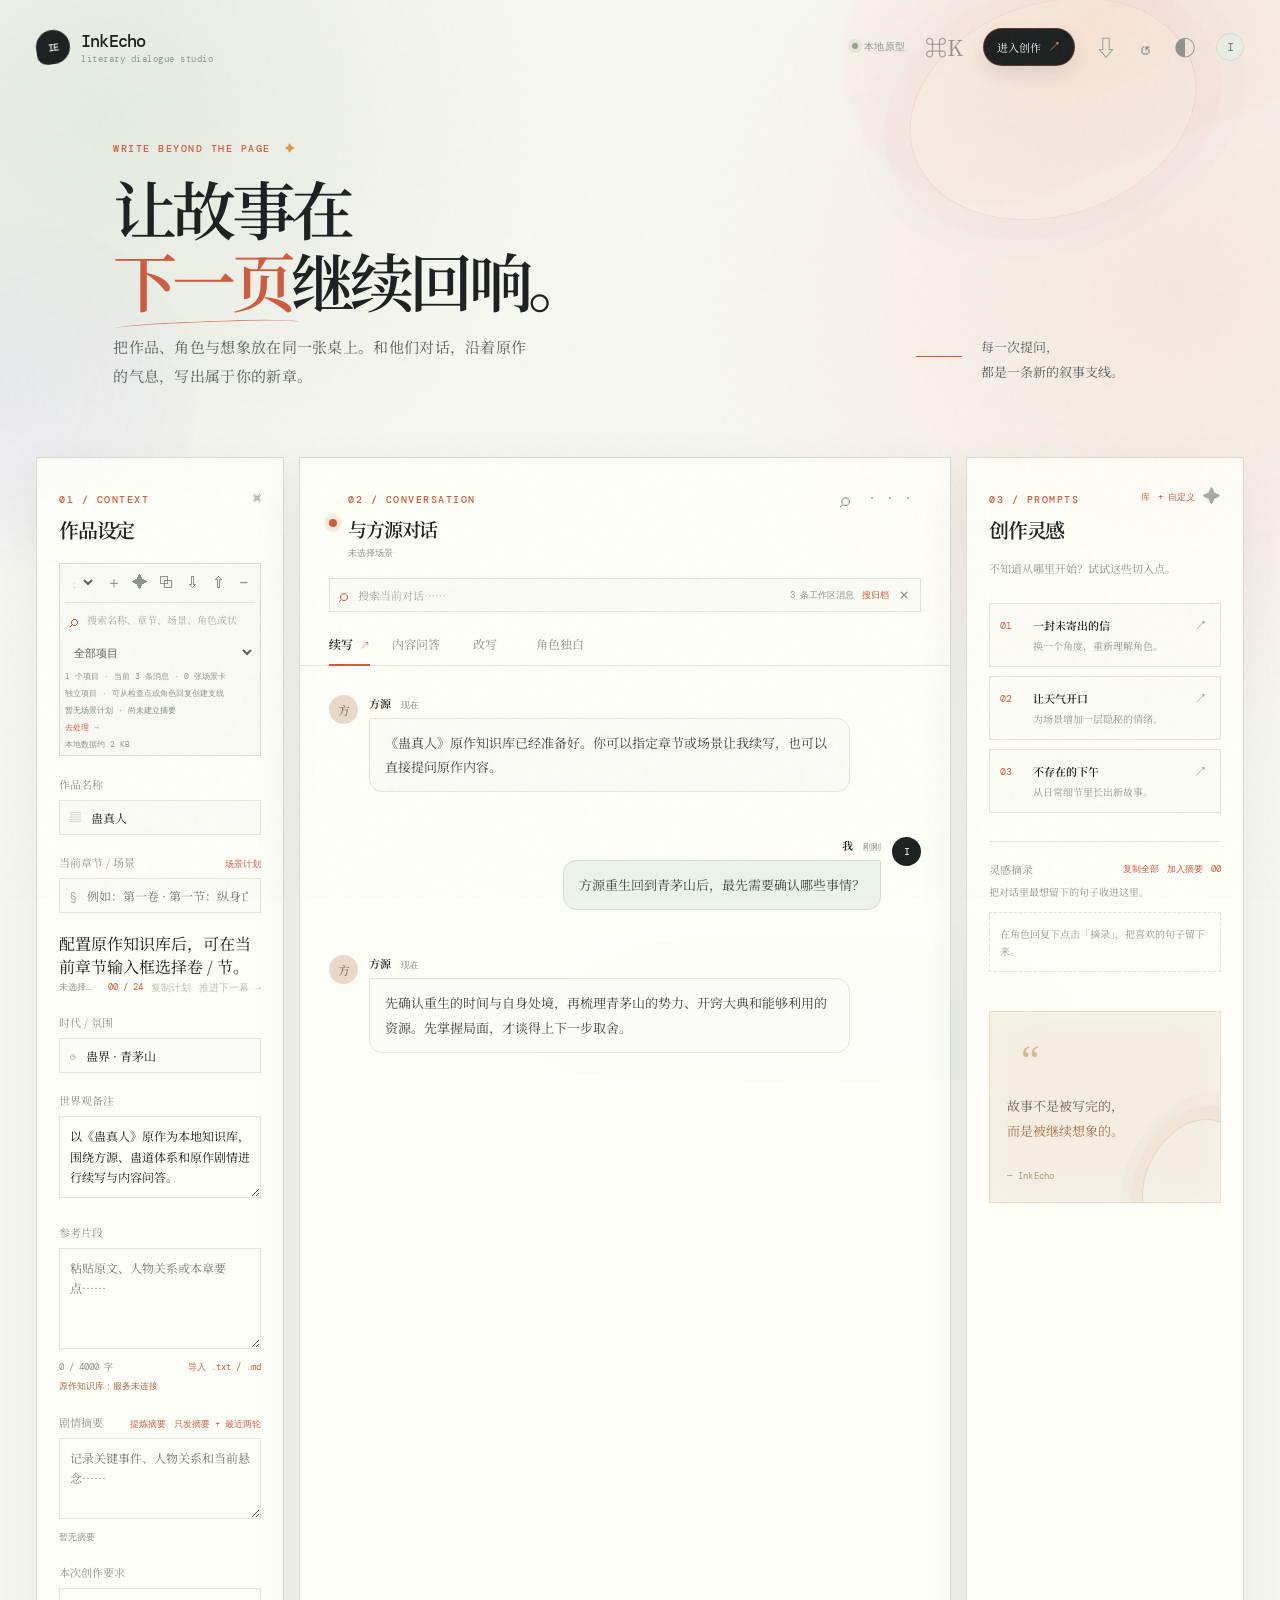
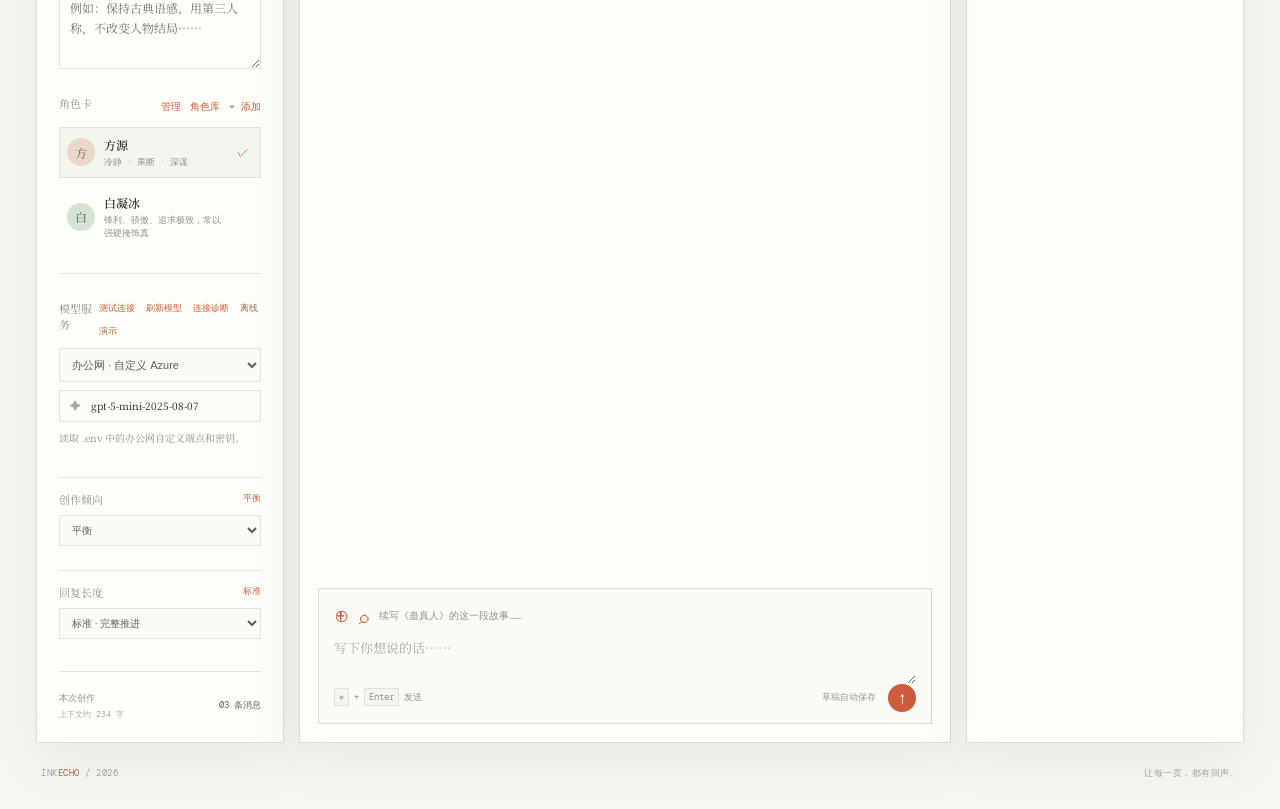
==== commit 198ba246: "新增原作章节定位建议" ====
--- a/index.html
+++ b/index.html
@@ -101,8 +101,10 @@
           </div>
           <div class="field-input has-icon">
             <span>§</span>
-            <input id="workChapter" type="text" maxlength="120" placeholder="例如：第三回 · 潇湘馆夜话" />
-          </div>
+            <input id="workChapter" type="text" maxlength="120" list="sourceChapterOptions" placeholder="例如：第一卷 · 第一节：纵身亡魔心仍不悔" />
+          </div>
+          <datalist id="sourceChapterOptions"></datalist>
+          <p class="source-outline-hint" id="sourceOutlineHint" aria-live="polite">原作章节建议加载中……</p>
           <div class="scene-meta">
             <span id="activeBeatHint">未选择场景卡</span>
             <span id="beatCount">00 / 24</span>
--- a/styles.css
+++ b/styles.css
@@ -178,6 +178,7 @@
 .character-list { display: grid; gap: 7px; margin-top: 8px; }
 .character-card { display: grid; grid-template-columns: 28px 1fr 16px; gap: 9px; align-items: center; width: 100%; padding: 8px 7px; border: 1px solid transparent; background: transparent; text-align: left; }
 .character-card:hover, .character-card.active { border-color: #dfe4d9; background: #f3f6ee; }
+.character-card:disabled, .mode-tab:disabled { cursor: wait; opacity: 0.58; }
 .character-card strong, .character-card small { display: block; }
 .character-card strong { font-size: 12px; font-weight: 500; }
 .character-card small { margin-top: 3px; color: var(--muted); font: 9px var(--mono); }
@@ -194,6 +195,7 @@
 .model-settings .text-button { margin-right: 7px; font-size: 9px; }
 .service-badge { color: #a26b46; font: 9px var(--mono); }
 .model-settings select { width: 100%; height: 34px; margin-bottom: 8px; padding: 0 8px; border: 1px solid var(--line); outline: 0; color: var(--ink-soft); background: rgba(250, 250, 245, 0.75); font-size: 11px; }
+.model-settings select:disabled { cursor: not-allowed; opacity: 0.62; }
 .model-settings select:focus { border-color: var(--sage); box-shadow: 0 0 0 3px rgba(186, 200, 179, 0.18); }
 .model-input { height: 32px; margin: 0; }
 .model-input input { font-size: 10px; }
@@ -251,6 +253,9 @@
 .message-meta strong { font-size: 11px; font-weight: 600; }
 .message-meta time { color: var(--muted); font: 9px var(--mono); }
 .message-source-badge { padding: 2px 5px; border: 1px solid #e1c9a9; color: #986a3d; background: #fbf2e7; font: 8px var(--mono); letter-spacing: 0.02em; }
+.message-mode-badge { padding: 2px 5px; border: 1px solid #d7dfd2; color: #71806d; background: #f3f6ef; font: 8px var(--mono); letter-spacing: 0.02em; }
+.message-truncated-badge { padding: 2px 5px; border: 1px solid #d8b8a7; color: #9b604b; background: #fff4ef; font: 8px var(--mono); letter-spacing: 0.02em; }
+.message-citation-warning-badge { padding: 2px 5px; border: 1px solid #d9c58f; color: #8a6d2f; background: #fff9e8; font: 8px var(--mono); letter-spacing: 0.02em; }
 .source-reference-line { margin-top: 6px; color: #81917d; font: 9px var(--mono); line-height: 1.5; overflow-wrap: anywhere; }
 .source-reference-line[hidden] { display: none; }
 .source-reference-item { color: #9a806a; }
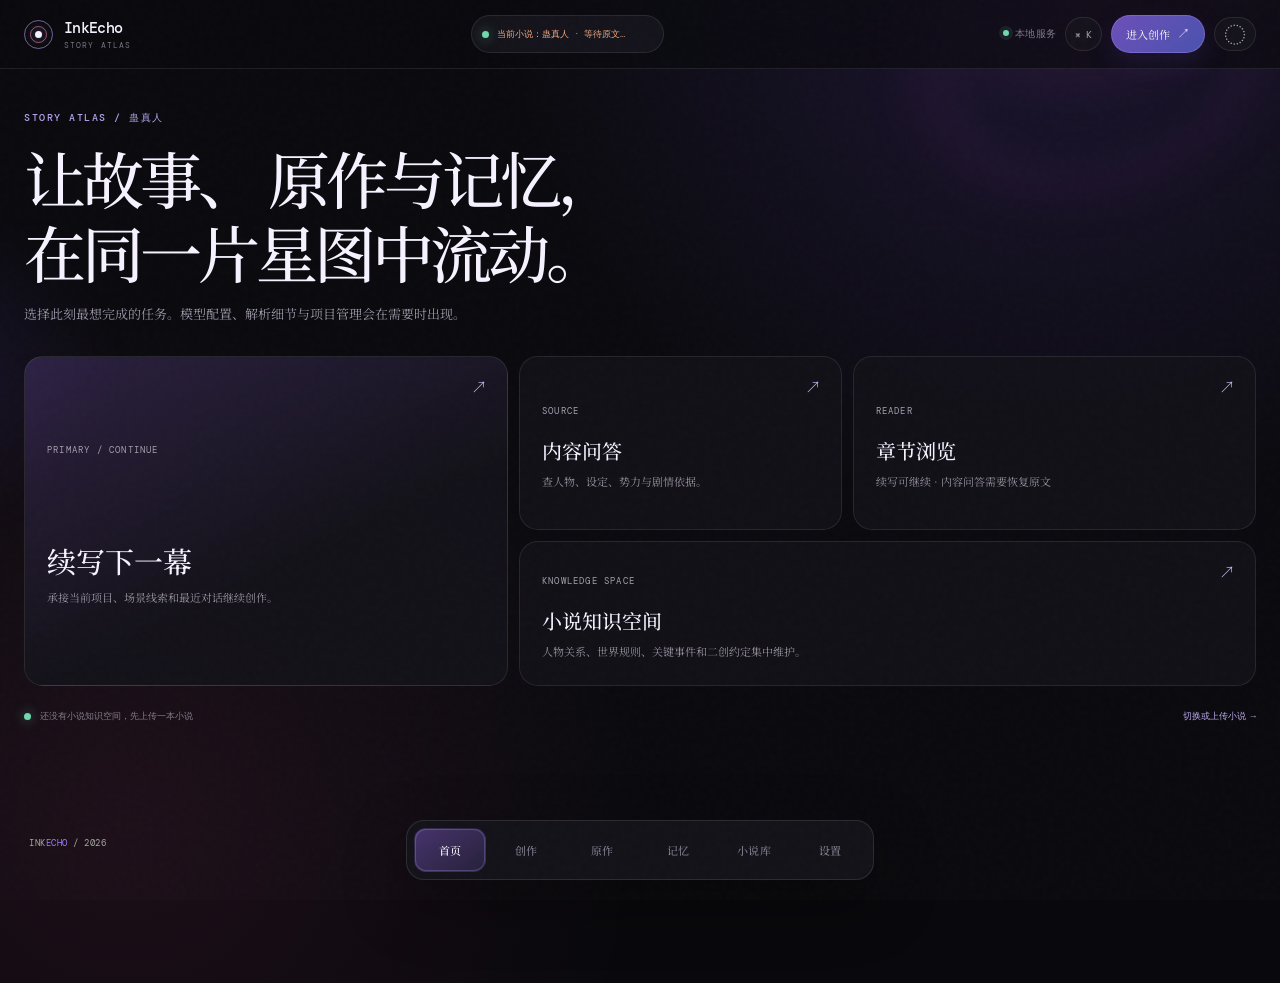
==== commit 59cedd0e: "recover complete InkEcho workspace" ====
--- a/index.html
+++ b/index.html
@@ -8,7 +8,7 @@
     <link rel="preconnect" href="https://fonts.googleapis.com" />
     <link rel="preconnect" href="https://fonts.gstatic.com" crossorigin />
     <link href="https://fonts.googleapis.com/css2?family=DM+Mono:wght@400;500&family=Noto+Serif+SC:wght@400;500;600;700;900&display=swap" rel="stylesheet" />
-    <link rel="stylesheet" href="styles.css" />
+    <link rel="stylesheet" href="styles.css?v=24" />
   </head>
   <body>
     <div class="aurora-field" aria-hidden="true">
@@ -19,39 +19,490 @@
     </div>
     <div class="grain" aria-hidden="true"></div>
     <header class="topbar">
-      <a class="brand" href="#top" aria-label="InkEcho 首页">
-        <span class="brand-mark">IE</span>
-        <span>
-          <strong>InkEcho</strong>
-          <small>literary dialogue studio</small>
-        </span>
+      <a class="brand" href="#home" aria-label="InkEcho 首页">
+        <span class="brand-mark" aria-hidden="true"></span>
+        <span><strong>InkEcho</strong><small>STORY ATLAS</small></span>
       </a>
+      <div class="atlas-current-novel">
+        <span class="atlas-ready-dot" aria-hidden="true"></span>
+        <span class="workspace-novel-name" id="workspaceNovelName">当前小说：蛊真人</span>
+        <select class="workspace-novel-select" id="workspaceNovelSelect" aria-label="快速切换小说知识空间"></select>
+      </div>
       <div class="topbar-actions">
-        <span class="status-dot"><i></i>本地原型</span>
-        <button class="icon-button command-palette-button" id="openCommandPalette" type="button" title="打开命令面板 · ⌘ / Ctrl + K" aria-label="打开命令面板">⌘K</button>
+        <span class="status-dot"><i></i>本地服务</span>
+        <button class="icon-button command-palette-button" id="openCommandPalette" type="button" title="打开功能菜单 · ⌘ / Ctrl + K" aria-label="打开功能菜单">⌘ K</button>
         <button class="spark-button magnetic" id="focusComposer" type="button">进入创作 <span>↗</span></button>
-        <button class="icon-button" id="exportSession" type="button" title="导出当前创作" aria-label="导出当前创作">⇩</button>
-        <button class="icon-button" id="resetSession" type="button" title="重置当前对话" aria-label="重置当前对话">↺</button>
-        <button class="icon-button focus-mode-button" id="toggleFocusMode" type="button" title="进入专注模式" aria-label="进入专注模式" aria-pressed="false">◐</button>
-        <button class="avatar" type="button" aria-label="用户菜单">I</button>
+        <button class="icon-button atlas-motion-toggle" id="atlasMotionToggle" type="button" title="暂停背景动效" aria-label="暂停背景动效" aria-pressed="false">◌</button>
+        <button class="icon-button atlas-hidden-control" id="exportSession" type="button" title="导出当前创作" aria-label="导出当前创作">⇩</button>
+        <button class="icon-button atlas-hidden-control" id="resetSession" type="button" title="重置当前对话" aria-label="重置当前对话">↺</button>
+        <button class="icon-button focus-mode-button atlas-hidden-control" id="toggleFocusMode" type="button" title="进入专注模式" aria-label="进入专注模式" aria-pressed="false">◐</button>
+        <button class="avatar atlas-hidden-control" type="button" aria-label="用户菜单">I</button>
       </div>
     </header>
 
     <main id="top" class="shell">
       <section class="intro">
         <div>
-          <p class="eyebrow">WRITE BEYOND THE PAGE <span>✦</span></p>
-          <h1>让故事在<br /><em>下一页</em>继续回响。</h1>
-          <p class="intro-copy">把作品、角色与想象放在同一张桌上。和他们对话，沿着原作的气息，写出属于你的新章。</p>
+          <p class="eyebrow">INK ECHO / STORY WORKSPACE <span>✦</span></p>
+          <h1>从一个任务<br /><em>开始。</em></h1>
+          <p class="intro-copy">选择一本小说，然后直接问原作、查章节，或继续写下一幕。复杂的设定和管理工具会在需要时出现。</p>
         </div>
         <div class="intro-note">
           <span class="note-line"></span>
-          <p>每一次提问，<br />都是一条新的叙事支线。</p>
+          <p>当前小说<br /><strong>蛊真人</strong></p>
         </div>
       </section>
 
-      <section class="studio-grid" aria-label="InkEcho 创作台">
-        <aside class="sidebar panel">
+      <section class="workspace-switcher" aria-label="InkEcho 工作区">
+        <nav class="workspace-nav" role="tablist" aria-label="工作区导航">
+          <div class="workspace-nav-primary">
+            <button class="workspace-nav-item active" type="button" role="tab" aria-controls="workspacePageHome" aria-selected="true" data-workspace-view="home">
+              <span class="workspace-nav-icon">始</span><span><strong>首页</strong><small>故事星图</small></span>
+            </button>
+            <button class="workspace-nav-item" type="button" role="tab" aria-controls="workspacePageWorkbench" aria-selected="false" data-workspace-view="workbench">
+              <span class="workspace-nav-icon">写</span><span><strong>创作</strong><small>续写与问答</small></span>
+            </button>
+            <button class="workspace-nav-item" type="button" role="tab" aria-controls="workspacePageSource" aria-selected="false" data-workspace-view="source">
+              <span class="workspace-nav-icon">读</span><span><strong>原作</strong><small>章节与依据</small></span>
+            </button>
+            <button class="workspace-nav-item" type="button" role="tab" aria-controls="workspacePageMemory" aria-selected="false" data-workspace-view="memory">
+              <span class="workspace-nav-icon">忆</span><span><strong>记忆</strong><small>知识空间</small></span>
+            </button>
+            <button class="workspace-nav-item" type="button" role="tab" aria-controls="workspacePageLibrary" aria-selected="false" data-workspace-view="library">
+              <span class="workspace-nav-icon">库</span><span><strong>小说库</strong><small>上传与切换</small></span>
+            </button>
+            <button class="workspace-nav-item" type="button" role="tab" aria-controls="workspacePageSettings" aria-selected="false" data-workspace-view="settings">
+              <span class="workspace-nav-icon">设</span><span><strong>设置</strong><small>模型与数据</small></span>
+            </button>
+          </div>
+          <details class="workspace-nav-more atlas-secondary-navigation" id="workspaceNavMore">
+            <summary><span class="workspace-nav-icon">⋯</span><span><strong>更多工具</strong><small>故事管理</small></span></summary>
+            <div class="workspace-nav-secondary">
+              <button class="workspace-nav-item" type="button" role="tab" aria-controls="workspacePageStory" aria-selected="false" data-workspace-view="story">
+                <span class="workspace-nav-icon">章</span><span><strong>故事管理</strong><small>场景与角色</small></span>
+              </button>
+            </div>
+          </details>
+        </nav>
+        <div class="workspace-guide" id="workspaceGuide" aria-live="polite">
+          <div>
+            <span class="workspace-guide-kicker" id="workspaceGuideKicker">当前工作区 · NOVEL LIBRARY</span>
+            <strong id="workspaceGuideTitle">先选择一本小说，再开始创作</strong>
+            <p id="workspaceGuideDescription">每本小说都有独立的知识空间、原作记忆和创作项目。</p>
+            <details class="workspace-guide-status" id="workspaceGuideStatus">
+              <summary><span>空间状态</span><small id="workspaceGuideStatusSummary">读取中</small></summary>
+              <ol class="workspace-guide-progress" id="workspaceGuideProgress" aria-label="当前小说空间进度">
+                <li><button class="workspace-progress-action" type="button" data-progress-key="source"><span>01</span><strong>原文</strong><small>读取中</small></button></li>
+                <li><button class="workspace-progress-action" type="button" data-progress-key="parse"><span>02</span><strong>解析</strong><small>读取中</small></button></li>
+                <li><button class="workspace-progress-action" type="button" data-progress-key="memory"><span>03</span><strong>记忆</strong><small>可选</small></button></li>
+                <li><button class="workspace-progress-action" type="button" data-progress-key="create"><span>04</span><strong>创作</strong><small>准备开始</small></button></li>
+              </ol>
+            </details>
+          </div>
+          <div class="workspace-guide-actions">
+            <button class="workspace-guide-action" id="workspaceGuideAction" type="button">进入创作 →</button>
+            <button class="workspace-guide-task workspace-guide-task-ask" id="workspaceGuideAskAction" type="button" hidden>内容问答</button>
+            <button class="workspace-guide-task workspace-guide-task-write" id="workspaceGuideWriteAction" type="button" hidden>开始续写</button>
+            <button class="workspace-guide-task workspace-guide-task-source" id="workspaceGuideSourceAction" type="button" hidden>查找原作</button>
+          </div>
+        </div>
+      </section>
+
+      <section class="workspace-pages" id="workspacePages" aria-live="polite">
+        <section class="workspace-page atlas-home-page" id="workspacePageHome" role="tabpanel" data-workspace-page="home" aria-labelledby="atlasHomeTitle">
+          <div class="atlas-home-copy">
+            <span class="section-kicker">STORY ATLAS / <span id="atlasHomeNovelName">蛊真人</span></span>
+            <h2 id="atlasHomeTitle"><span>让故事、</span> <span>原作与记忆，</span><br /><span>在同一片星图中流动。</span></h2>
+            <p>选择此刻最想完成的任务。模型配置、解析细节与项目管理会在需要时出现。</p>
+          </div>
+          <div class="atlas-bento" aria-label="开始使用 InkEcho">
+            <button class="atlas-bento-card atlas-bento-primary" type="button" data-atlas-task="续写">
+              <span class="atlas-card-kicker">PRIMARY / CONTINUE</span><span class="atlas-card-arrow">↗</span>
+              <strong>续写下一幕</strong>
+              <small>承接当前项目、场景线索和最近对话继续创作。</small>
+            </button>
+            <button class="atlas-bento-card" type="button" data-atlas-task="问答">
+              <span class="atlas-card-kicker">SOURCE</span><span class="atlas-card-arrow">↗</span>
+              <strong>内容问答</strong>
+              <small>查人物、设定、势力与剧情依据。</small>
+            </button>
+            <button class="atlas-bento-card" type="button" data-atlas-view="source">
+              <span class="atlas-card-kicker">READER</span><span class="atlas-card-arrow">↗</span>
+              <strong>章节浏览</strong>
+              <small id="atlasHomeSourceStats">正在读取原作章节……</small>
+            </button>
+            <button class="atlas-bento-card atlas-bento-memory" type="button" data-atlas-view="memory">
+              <span class="atlas-card-kicker">KNOWLEDGE SPACE</span><span class="atlas-card-arrow">↗</span>
+              <strong>小说知识空间</strong>
+              <small>人物关系、世界规则、关键事件和二创约定集中维护。</small>
+            </button>
+          </div>
+          <div class="atlas-home-status">
+            <span class="atlas-ready-dot" aria-hidden="true"></span>
+            <span id="atlasHomeSourceStatus">正在检查当前小说空间</span>
+            <button type="button" data-atlas-view="library">切换或上传小说 →</button>
+          </div>
+        </section>
+        <section class="workspace-page" id="workspacePageLibrary" role="tabpanel" data-workspace-page="library" aria-labelledby="libraryPageTitle">
+          <div class="page-heading library-page-heading">
+            <div>
+              <span class="section-kicker">NOVEL LIBRARY / 小说库</span>
+              <h2 id="libraryPageTitle">先选择一本小说，再开始创作</h2>
+              <p>每本小说都有独立的知识空间、原作记忆和创作项目。可以上传单文件，也可以一次选择多个分卷文件合并；原始文件默认只保存在本机。</p>
+            </div>
+            <div class="library-heading-actions">
+              <label class="novel-upload-name-field" for="novelUploadName">
+                <span>空间名称 <small>可选</small></span>
+                <input id="novelUploadName" type="text" maxlength="80" placeholder="默认使用文件名" autocomplete="off" />
+              </label>
+              <label class="page-primary-button upload-novel-button" for="novelUploadInput" data-novel-dropzone="true">＋ 上传小说 / 多卷合并 · 也可拖入</label>
+              <input id="novelUploadInput" type="file" multiple accept=".txt,.md,.markdown,.html,.htm,.docx,.epub,.pdf,.fb2,text/plain,text/markdown,text/html,application/vnd.openxmlformats-officedocument.wordprocessingml.document,application/epub+zip,application/pdf,application/x-fictionbook+xml" hidden />
+            </div>
+          </div>
+          <details class="library-management" id="libraryManagement">
+            <summary><span>管理小说空间</span><small>搜索、筛选、导入与导出</small></summary>
+            <div class="library-management-body">
+              <div class="library-toolbar">
+                <div>
+                  <strong>我的小说知识空间</strong>
+                  <span id="novelLibraryCount">正在读取……</span>
+                  <span id="novelLibraryStatusSummary" class="library-status-summary"></span>
+                </div>
+                <div class="library-toolbar-actions">
+                  <button class="page-secondary-button" id="exportNovelSpaceConfig" type="button">导出空间配置</button>
+                  <label class="page-secondary-button upload-config-button" for="novelSpaceConfigInput">导入空间配置</label>
+                  <input id="novelSpaceConfigInput" type="file" accept="application/json,.json" hidden />
+                  <button class="page-secondary-button" id="refreshNovelLibrary" type="button">刷新状态</button>
+                </div>
+              </div>
+              <p class="library-data-note"><strong>交接边界</strong> 项目 JSON 只备份创作项目与编辑数据；小说原文、章节索引和空间记忆仍保存在本机。换设备时，请重新上传原小说后再导入项目备份。</p>
+              <div class="library-filters" aria-label="筛选小说知识空间">
+                <label class="library-filter-field" for="novelLibrarySearch">
+                  <span>搜索小说</span>
+                  <input id="novelLibrarySearch" type="search" placeholder="按名称、文件名或解析提示搜索" />
+                </label>
+                <label class="library-filter-field library-status-filter" for="novelLibraryStatus">
+                  <span>空间状态</span>
+                  <select id="novelLibraryStatus">
+                    <option value="all">全部状态</option>
+                    <option value="ready">可检索</option>
+                    <option value="partial">解析提醒</option>
+                    <option value="empty">正文为空</option>
+                    <option value="unavailable">待恢复</option>
+                  </select>
+                </label>
+                <button class="text-button library-clear-filters" id="clearNovelLibraryFilters" type="button" hidden>清除筛选</button>
+              </div>
+            </div>
+          </details>
+          <aside class="space-recovery-notice" id="spaceRecoveryNotice" hidden>
+            <div>
+              <span class="space-recovery-kicker">SPACE RECOVERY / 空间恢复</span>
+              <strong id="spaceRecoveryTitle">项目已导入，小说空间还需要恢复</strong>
+              <p id="spaceRecoveryDescription"></p>
+            </div>
+            <label class="space-recovery-target" id="spaceRecoveryTargetField" hidden>
+              <span>恢复对象</span>
+              <select id="spaceRecoveryTarget" aria-label="选择待恢复小说空间"></select>
+            </label>
+            <div class="space-recovery-actions">
+              <label class="page-secondary-button upload-novel-button" for="novelUploadInput" data-novel-dropzone="true">上传原文 · 或拖入文件</label>
+              <button class="text-button" id="dismissSpaceRecovery" type="button">知道了</button>
+            </div>
+          </aside>
+          <div class="novel-upload-feedback" id="novelUploadFeedback" hidden>
+            <span id="novelUploadFeedbackText"></span>
+            <button class="text-button" id="novelUploadCancel" type="button" hidden>取消解析</button>
+            <button class="text-button" id="novelUploadRetry" type="button" hidden>重试解析</button>
+          </div>
+          <div class="novel-space-list" id="novelSpaceList"></div>
+          <article class="library-filter-empty" id="novelLibraryNoResults" hidden>
+            <strong>没有符合条件的小说空间</strong>
+            <p>可以换一个关键词，或清除状态筛选后再试。</p>
+            <label class="page-secondary-button upload-novel-button" for="novelUploadInput" data-novel-dropzone="true">上传新小说 · 或拖入文件</label>
+          </article>
+          <article class="library-empty-state" id="novelLibraryEmpty" hidden>
+            <span class="page-card-icon">▦</span>
+            <strong>还没有小说知识空间</strong>
+            <p>上传 TXT、Markdown、HTML、DOCX、EPUB、FB2 或 PDF 小说，也可以选择多个分卷文件；InkEcho 会为它们建立统一的章节索引和原作检索空间。</p>
+            <label class="page-primary-button upload-novel-button" for="novelUploadInput" data-novel-dropzone="true">上传第一本小说 · 或拖入文件</label>
+          </article>
+        </section>
+        <section class="workspace-page" id="workspacePageSource" role="tabpanel" data-workspace-page="source" aria-labelledby="sourcePageTitle" hidden>
+          <div class="page-heading">
+            <div>
+              <span class="section-kicker">原作资料</span>
+              <h2 id="sourcePageTitle">阅读与核对原作</h2>
+              <p>选择章节直接阅读，或输入问题核对相关原文。</p>
+            </div>
+            <button class="page-back-button" type="button" data-return-workbench>返回工作台 →</button>
+          </div>
+          <div class="page-grid source-page-grid">
+            <article class="page-card source-page-primary">
+              <div class="page-card-label">当前小说</div>
+              <strong id="sourcePageStatus">原作知识库：检查中……</strong>
+              <div class="source-page-diagnostics" id="sourcePageDiagnostics" aria-live="polite"></div>
+              <input id="sourcePageChapter" type="hidden" />
+
+              <section class="source-task-block source-reader-task" aria-labelledby="sourceReaderTaskTitle">
+                <div class="source-task-heading">
+                  <div>
+                    <span class="source-task-number">01</span>
+                    <h3 id="sourceReaderTaskTitle">阅读章节</h3>
+                    <p>搜索或浏览章节，选择后直接打开原文。</p>
+                  </div>
+                </div>
+                <div class="source-outline-browser" aria-label="原作章节导航">
+                  <div class="source-outline-browser-heading">
+                    <small id="sourceOutlineBrowserStatus" aria-live="polite">正在读取章节标题……</small>
+                    <button class="text-button" id="sourceOutlineClear" type="button" hidden>清除筛选</button>
+                  </div>
+                  <div class="source-outline-filters">
+                    <input id="sourceOutlineSearch" type="search" placeholder="搜索章节标题……" aria-label="搜索原作章节" autocomplete="off" />
+                    <select id="sourceOutlineVolumeFilter" aria-label="按卷筛选原作章节" hidden>
+                      <option value="">全部卷 / 分卷</option>
+                    </select>
+                  </div>
+                  <div class="source-outline-list" id="sourceOutlineList" role="listbox" aria-label="原作章节列表"></div>
+                </div>
+                <div class="source-chapter-selection" id="sourceChapterSelection" aria-live="polite">
+                  <span>尚未选择章节</span>
+                  <div>
+                    <button class="page-primary-button" id="sourcePageRead" type="button" disabled>阅读所选章节</button>
+                    <button class="page-secondary-button" id="sourcePageAsk" type="button" disabled>用本章提问</button>
+                  </div>
+                </div>
+              </section>
+
+              <section class="source-task-block source-evidence-task" aria-labelledby="sourceEvidenceTaskTitle">
+                <div class="source-task-heading">
+                  <div>
+                    <span class="source-task-number">02</span>
+                    <h3 id="sourceEvidenceTaskTitle">查证原作</h3>
+                    <p>输入一个具体问题，InkEcho 会找出可以直接核对的原文。</p>
+                  </div>
+                </div>
+                <div class="source-evidence-search">
+                  <input id="sourceEvidenceQuery" type="search" placeholder="例如：方源为什么能够重生？" aria-label="输入要查证的原作问题" autocomplete="off" />
+                  <button class="page-primary-button" id="sourcePagePreview" type="button" disabled>查找原文</button>
+                </div>
+                <details class="source-search-options">
+                  <summary>调整查找范围</summary>
+                  <div class="page-form-row source-strategy-row">
+                    <label class="page-field" for="retrievalStrategy">查找方式</label>
+                    <select id="retrievalStrategy">
+                      <option value="balanced">综合查找</option>
+                      <option value="chapter_first">优先按章节</option>
+                      <option value="entity_first">优先按人物与设定</option>
+                      <option value="broad">扩大查找范围</option>
+                    </select>
+                  </div>
+                </details>
+              </section>
+            </article>
+          </div>
+        </section>
+
+        <section class="workspace-page" id="workspacePageMemory" role="tabpanel" data-workspace-page="memory" aria-labelledby="memoryPageTitle" hidden>
+          <div class="page-heading">
+            <div>
+              <span class="section-kicker">STORY MEMORY / 空间记忆</span>
+              <h2 id="memoryPageTitle">空间记忆</h2>
+              <p>从原文整理可追溯的知识，也保存后续创作需要长期保持的设定。</p>
+            </div>
+            <button class="page-back-button" type="button" data-return-workbench>返回工作台 →</button>
+          </div>
+          <div class="page-grid memory-page-grid">
+            <article class="page-card source-memory-card">
+              <div class="memory-library-heading">
+                <div>
+                  <div class="page-card-label">当前小说</div>
+                  <strong class="memory-space-name" id="novelMemorySpaceName">蛊真人</strong>
+                </div>
+                <button class="page-primary-button memory-add-button" id="openNovelMemoryComposer" type="button" aria-expanded="false" aria-controls="novelMemoryComposer" hidden>＋ 新增创作记忆</button>
+              </div>
+              <div class="memory-boundary" role="note">
+                <span aria-hidden="true">✦</span>
+                <p><strong>原作知识和创作记忆分开管理</strong><small>问答使用带章节出处的原作知识；续写还会参考你的创作设定。</small></p>
+              </div>
+
+              <div class="memory-layer-tabs" role="tablist" aria-label="空间记忆类型">
+                <button class="memory-layer-tab is-active" id="sourceKnowledgeTab" type="button" role="tab" aria-selected="true" aria-controls="sourceKnowledgePanel" data-memory-layer="source">原作知识</button>
+                <button class="memory-layer-tab" id="creativeMemoryTab" type="button" role="tab" aria-selected="false" aria-controls="creativeMemoryPanel" data-memory-layer="creative">创作记忆</button>
+              </div>
+
+              <section class="source-knowledge-panel" id="sourceKnowledgePanel" role="tabpanel" aria-labelledby="sourceKnowledgeTab">
+                <div class="source-knowledge-heading">
+                  <div>
+                    <strong>原作知识</strong>
+                    <p>人物、关系和设定都保留可打开的原文出处。</p>
+                  </div>
+                </div>
+                <div class="reviewed-memory-build" id="reviewedMemoryBuild" data-state="idle">
+                  <div class="reviewed-memory-build-copy">
+                    <span class="reviewed-memory-build-mark" aria-hidden="true">◎</span>
+                    <p><strong id="reviewedMemoryBuildTitle">增强人物与设定理解</strong><small id="reviewedMemoryBuildDescription">原文问答已经可用。构建后，复杂关系与世界规则会更准确。</small></p>
+                  </div>
+                  <div class="reviewed-memory-progress" id="reviewedMemoryProgress" role="progressbar" aria-label="深度记忆构建进度" aria-valuemin="0" aria-valuemax="100" hidden><span id="reviewedMemoryProgressBar"></span></div>
+                  <div class="reviewed-memory-build-actions">
+                    <button class="page-primary-button" id="startReviewedMemoryBuild" type="button">开始构建</button>
+                    <button class="page-secondary-button" id="promoteReviewedMemoryBuild" type="button" hidden>启用记忆</button>
+                    <button class="text-button" id="cancelReviewedMemoryBuild" type="button" hidden>暂停</button>
+                  </div>
+                </div>
+                <div class="source-knowledge-toolbar">
+                  <div class="memory-search-wrap">
+                    <span aria-hidden="true">⌕</span>
+                    <input id="sourceKnowledgeSearch" type="search" maxlength="120" placeholder="搜索人物、关系或世界设定" aria-label="搜索原作知识" />
+                  </div>
+                  <span class="memory-count" id="sourceKnowledgeCount">正在整理原作知识…</span>
+                </div>
+                <div class="memory-summary source-knowledge-summary" id="sourceKnowledgeSummary" aria-label="原作知识分类">
+                  <button class="memory-summary-item is-active" type="button" data-source-knowledge-category="all" aria-pressed="true"><span>全部</span><strong data-source-knowledge-count="all">0</strong></button>
+                  <button class="memory-summary-item" type="button" data-source-knowledge-category="character" aria-pressed="false"><span>人物信息</span><strong data-source-knowledge-count="character">0</strong></button>
+                  <button class="memory-summary-item" type="button" data-source-knowledge-category="relation" aria-pressed="false"><span>人物关系</span><strong data-source-knowledge-count="relation">0</strong></button>
+                  <button class="memory-summary-item" type="button" data-source-knowledge-category="setting" aria-pressed="false"><span>世界设定</span><strong data-source-knowledge-count="setting">0</strong></button>
+                  <button class="memory-summary-item" type="button" data-source-knowledge-category="event" aria-pressed="false"><span>关键事件</span><strong data-source-knowledge-count="event">0</strong></button>
+                </div>
+                <small class="source-knowledge-hint" id="sourceKnowledgeHint" aria-live="polite">这些内容直接来自原文，并会参与原作问答。</small>
+                <div class="source-knowledge-list" id="sourceKnowledgeList" aria-live="polite"></div>
+              </section>
+
+              <section class="creative-memory-panel" id="creativeMemoryPanel" role="tabpanel" aria-labelledby="creativeMemoryTab" hidden>
+
+              <section class="memory-composer" id="novelMemoryComposer" aria-labelledby="novelMemoryComposerTitle" hidden>
+                <div class="memory-composer-heading">
+                  <div>
+                    <span class="page-card-label">新增到空间记忆</span>
+                    <strong id="novelMemoryComposerTitle">记住一条创作设定</strong>
+                  </div>
+                  <button class="memory-composer-close" id="closeNovelMemoryComposer" type="button" aria-label="关闭新增记忆">×</button>
+                </div>
+                <p class="memory-composer-description">只记录未来创作需要反复保持的内容，不必摘录整段原文。</p>
+                <div class="memory-quick-actions" aria-label="空间记忆快速模板">
+                  <span>从模板开始</span>
+                  <button class="text-button memory-template-button" type="button" data-memory-template-title="人物关系" data-memory-template-content="人物 / 势力：\n关系变化：\n已确认依据：\n创作时需要保持：">人物关系</button>
+                  <button class="text-button memory-template-button" type="button" data-memory-template-title="世界规则" data-memory-template-content="规则名称：\n作用与限制：\n代价 / 例外：\n创作时需要保持：">世界规则</button>
+                  <button class="text-button memory-template-button" type="button" data-memory-template-title="二创约定" data-memory-template-content="本项目约定：\n必须保留：\n禁止改变：\n允许探索：">二创约定</button>
+                </div>
+                <div class="memory-editor">
+                  <input id="novelMemoryTitle" type="text" maxlength="80" placeholder="标题，例如：白凝冰与方源的合作边界" />
+                  <textarea id="novelMemoryContent" rows="5" maxlength="4000" placeholder="写下需要在后续创作中保持的关系、规则或约定……"></textarea>
+                  <small class="memory-content-count" id="novelMemoryContentCount">0 / 4000 字</small>
+                </div>
+                <div class="page-actions memory-composer-actions">
+                  <button class="page-primary-button" id="saveNovelMemory" type="button">保存记忆</button>
+                  <button class="text-button" id="cancelNovelMemoryEdit" type="button">取消</button>
+                </div>
+              </section>
+
+              <div class="memory-toolbar">
+                <div class="memory-search-wrap">
+                  <span aria-hidden="true">⌕</span>
+                  <input id="novelMemorySearch" type="search" maxlength="80" placeholder="搜索人物、规则或设定" aria-label="搜索空间记忆" />
+                </div>
+                <span class="memory-count" id="novelMemoryCount">0 条记忆</span>
+                <button class="text-button memory-preview-button" id="previewNovelMemory" type="button">查看本次会使用哪些</button>
+                <button class="text-button memory-refresh-button" id="refreshNovelMemory" type="button" aria-label="刷新空间记忆">刷新</button>
+                <button class="text-button memory-clean-stale-button" id="removeStaleNovelMemory" type="button" hidden>清理待核对</button>
+              </div>
+              <div class="memory-filters" hidden>
+                <select id="novelMemoryKindFilter" aria-label="筛选空间记忆来源">
+                  <option value="all">全部来源</option>
+                  <option value="source">已核对原作</option>
+                  <option value="continuity">创作设定</option>
+                  <option value="manual">手动记录</option>
+                  <option value="summary">剧情摘要</option>
+                  <option value="scene_outcome">本幕结果</option>
+                  <option value="source_evidence">原作依据</option>
+                  <option value="source_summary">原作章节摘要</option>
+                  <option value="stale">待核对原文</option>
+                </select>
+              </div>
+              <div class="memory-filter-actions">
+                <button class="text-button" id="clearNovelMemoryFilters" type="button" hidden>清除筛选</button>
+              </div>
+              <div class="memory-summary" id="novelMemorySummary" aria-label="空间记忆构成">
+                <button class="memory-summary-item is-active" type="button" data-memory-summary-kind="all" aria-pressed="true"><span>全部</span><strong data-memory-summary-count="all">0</strong></button>
+                <button class="memory-summary-item" type="button" data-memory-summary-kind="source" aria-pressed="false"><span>已核对原作</span><strong data-memory-summary-count="source">0</strong></button>
+                <button class="memory-summary-item" type="button" data-memory-summary-kind="continuity" aria-pressed="false"><span>创作设定</span><strong data-memory-summary-count="continuity">0</strong></button>
+                <button class="memory-summary-item" type="button" data-memory-summary-kind="stale" aria-pressed="false"><span>待核对</span><strong data-memory-summary-count="stale">0</strong></button>
+              </div>
+              <small class="memory-context-hint" id="novelMemoryContextHint" aria-live="polite">续写会自动选取相关记忆；内容问答只依据原作。</small>
+              <div class="novel-memory-preview" id="novelMemoryPreview" hidden aria-live="polite">
+                <div class="novel-memory-preview-heading">
+                  <strong id="novelMemoryPreviewTitle">本次创作会参考</strong>
+                  <small id="novelMemoryPreviewStatus"></small>
+                </div>
+                <div class="novel-memory-preview-list" id="novelMemoryPreviewList"></div>
+              </div>
+              <div class="novel-memory-list" id="novelMemoryList"></div>
+              <details class="memory-help">
+                <summary>空间记忆如何参与创作？</summary>
+                <div class="memory-help-body">
+                  <p><strong>写续作时：</strong>系统会根据当前章节和写作要求，自动挑选相关记忆。</p>
+                  <p><strong>问原作时：</strong>系统使用原文和自动整理的原作知识，不使用这里的创作记忆。</p>
+                  <button class="page-secondary-button" id="memoryGuideSource" type="button">去原作资料核对</button>
+                </div>
+              </details>
+              </section>
+            </article>
+          </div>
+        </section>
+
+        <section class="workspace-page" id="workspacePageStory" role="tabpanel" data-workspace-page="story" aria-labelledby="storyPageTitle" hidden>
+          <div class="page-heading">
+            <div>
+              <span class="section-kicker">STORY MANAGER / 故事管理</span>
+              <h2 id="storyPageTitle">把灵感变成可推进的场景</h2>
+              <p>管理场景、角色、摘要和版本节点，工作台只保留当前创作需要的内容。</p>
+            </div>
+            <button class="page-back-button" type="button" data-return-workbench>返回工作台 →</button>
+          </div>
+          <div class="page-grid story-page-grid">
+            <article class="page-card story-action-card">
+              <span class="page-card-icon">§</span>
+              <strong>场景计划</strong>
+              <small id="storyPageBeatCount">管理当前项目的场景卡和推进状态。</small>
+              <button class="page-secondary-button" id="storyPageBeats" type="button">打开场景计划</button>
+            </article>
+            <article class="page-card story-action-card">
+              <span class="page-card-icon">◎</span>
+              <strong>角色与关系</strong>
+              <small>编辑角色语气、人物设定和可复用角色库。</small>
+              <button class="page-secondary-button" id="storyPageCharacters" type="button">管理角色</button>
+            </article>
+            <article class="page-card story-action-card">
+              <span class="page-card-icon">✦</span>
+              <strong>摘要与灵感</strong>
+              <small>整理剧情摘要、灵感摘录和当前悬念。</small>
+              <button class="page-secondary-button" id="storyPageSummary" type="button">回到工作台摘要</button>
+            </article>
+            <article class="page-card story-action-card">
+              <span class="page-card-icon">◌</span>
+              <strong>版本与归档</strong>
+              <small>保存检查点，回看归档消息或创建剧情支线。</small>
+              <button class="page-secondary-button" id="storyPageCheckpoints" type="button">查看检查点</button>
+            </article>
+          </div>
+          <div class="story-context-slot" id="storyContextSlot"></div>
+        </section>
+
+        <section class="workspace-page" id="workspacePageSettings" role="tabpanel" data-workspace-page="settings" aria-labelledby="settingsPageTitle" hidden>
+          <div class="page-heading">
+            <div>
+              <span class="section-kicker">MODEL & DATA / 模型与数据</span>
+              <h2 id="settingsPageTitle">模型与本地资料只需设置一次</h2>
+              <p>这里负责连接模型和检查知识库；原始文件留在本机，生成时仅把命中的有限片段与必要上下文交给所选模型服务。</p>
+            </div>
+            <button class="page-back-button" type="button" data-return-workbench>返回工作台 →</button>
+          </div>
+          <div class="settings-page-card" id="settingsPageSlot"></div>
+        </section>
+      </section>
+
+      <section class="studio-grid" id="workspacePageWorkbench" role="tabpanel" aria-label="InkEcho 创作台" hidden>
+        <aside class="sidebar panel" id="workspaceContextPanel">
           <div class="panel-heading">
             <div>
               <span class="section-kicker">01 / CONTEXT</span>
@@ -101,7 +552,7 @@
           </div>
           <div class="field-input has-icon">
             <span>§</span>
-            <input id="workChapter" type="text" maxlength="120" list="sourceChapterOptions" placeholder="例如：第一卷 · 第一节：纵身亡魔心仍不悔" />
+            <input id="workChapter" type="text" maxlength="120" list="sourceChapterOptions" placeholder="例如：第一卷 · 当前章节或场景" />
           </div>
           <datalist id="sourceChapterOptions"></datalist>
           <p class="source-outline-hint" id="sourceOutlineHint" aria-live="polite">原作章节建议加载中……</p>
@@ -112,38 +563,45 @@
             <button class="text-button scene-advance" id="advanceBeat" type="button" disabled>推进下一幕 →</button>
           </div>
 
-          <label class="field-label" for="workEra">时代 / 氛围</label>
-          <div class="field-input has-icon">
-            <span>◷</span>
-            <input id="workEra" type="text" maxlength="120" value="蛊界 · 青茅山" />
-          </div>
-
-          <label class="field-label" for="workWorld">世界观备注</label>
-          <textarea id="workWorld" rows="3" maxlength="800">以《蛊真人》原作为本地知识库，围绕方源、蛊道体系和原作剧情进行续写与内容问答。</textarea>
-
-          <label class="field-label" for="workReference">参考片段</label>
-          <textarea id="workReference" rows="4" placeholder="粘贴原文、人物关系或本章要点……"></textarea>
-          <div class="reference-meta">
-            <span id="referenceCount">0 / 4000 字</span>
-            <button class="text-button" id="importReference" type="button">导入 .txt / .md</button>
-          </div>
-          <div class="source-status" id="sourceStatus" aria-live="polite">原作知识库：检查中……</div>
-          <input id="referenceFile" type="file" accept=".txt,.md,.markdown,text/plain,text/markdown" hidden />
-
-          <div class="field-label-row">
-            <label class="field-label" for="workSummary">剧情摘要</label>
-            <span class="summary-actions">
-              <button class="text-button" id="generateSummary" type="button">提炼摘要</button>
-              <button class="text-button" id="toggleContextMode" type="button">只发摘要 + 最近两轮</button>
-            </span>
-          </div>
-          <textarea id="workSummary" rows="3" maxlength="2000" placeholder="记录关键事件、人物关系和当前悬念……"></textarea>
-          <div class="summary-meta"><span id="summaryFreshness">暂无摘要</span></div>
-
-          <label class="field-label" for="workInstructions">本次创作要求</label>
-          <textarea id="workInstructions" rows="3" maxlength="1200" placeholder="例如：保持古典语感，用第三人称，不改变人物结局……"></textarea>
-
-            <div class="subheading-row">
+          <details class="context-more" id="contextMore">
+            <summary>
+              <span><strong>更多上下文</strong><small>时代、世界观、参考与摘要</small></span>
+              <span class="details-chevron">⌄</span>
+            </summary>
+
+            <label class="field-label" for="workEra">时代 / 氛围</label>
+            <div class="field-input has-icon">
+              <span>◷</span>
+              <input id="workEra" type="text" maxlength="120" value="蛊界 · 青茅山" />
+            </div>
+
+            <label class="field-label" for="workWorld">世界观备注</label>
+            <textarea id="workWorld" rows="3" maxlength="800">以《蛊真人》原作为本地知识库，围绕方源、蛊道体系和原作剧情进行续写与内容问答。</textarea>
+
+            <label class="field-label" for="workReference">参考片段</label>
+            <textarea id="workReference" rows="4" placeholder="粘贴原文、人物关系或本章要点……"></textarea>
+            <div class="reference-meta">
+              <span id="referenceCount">0 / 4000 字</span>
+              <button class="text-button" id="importReference" type="button">导入 .txt / .md</button>
+            </div>
+            <div class="source-status" id="sourceStatus" aria-live="polite">原作知识库：检查中……</div>
+            <input id="referenceFile" type="file" accept=".txt,.md,.markdown,text/plain,text/markdown" hidden />
+
+            <div class="field-label-row">
+              <label class="field-label" for="workSummary">剧情摘要</label>
+              <span class="summary-actions">
+                <button class="text-button" id="generateSummary" type="button">提炼摘要</button>
+                <button class="text-button" id="toggleContextMode" type="button">只发摘要 + 最近两轮</button>
+              </span>
+            </div>
+            <textarea id="workSummary" rows="3" maxlength="2000" placeholder="记录关键事件、人物关系和当前悬念……"></textarea>
+            <div class="summary-meta"><span id="summaryFreshness">暂无摘要</span></div>
+
+            <label class="field-label" for="workInstructions">本次创作要求</label>
+            <textarea id="workInstructions" rows="3" maxlength="1200" placeholder="例如：保持古典语感，用第三人称，不改变人物结局……"></textarea>
+          </details>
+
+            <div class="subheading-row" id="characterSectionHeading">
               <span class="field-label">角色卡</span>
               <span class="character-actions">
                 <button class="text-button" id="manageCharacter" type="button">管理</button>
@@ -164,14 +622,19 @@
             </button>
           </div>
 
-          <div class="model-settings">
+          <details class="model-settings advanced-settings" id="modelSettings">
+            <summary class="settings-summary">
+              <span><strong>模型与数据</strong><small>服务、模型与生成偏好</small></span>
+              <span class="details-chevron">⌄</span>
+            </summary>
             <div class="subheading-row">
               <span class="field-label">模型服务</span>
               <span>
                 <button class="text-button" id="testProvider" type="button">测试连接</button>
                 <button class="text-button" id="refreshModels" type="button">刷新模型</button>
                 <button class="text-button" id="openProviderDiagnostics" type="button">连接诊断</button>
-                <button class="text-button" id="copyProviderConfigKeys" type="button" hidden>复制配置键名</button>
+                <button class="text-button" id="copyProviderConfigKeys" type="button" hidden>复制缺少项</button>
+                <button class="text-button" id="copyProviderConfigTemplate" type="button">复制配置模板</button>
                 <span class="service-badge" id="providerBadge">未连接</span>
               </span>
             </div>
@@ -188,6 +651,8 @@
             </div>
             <datalist id="modelOptions"></datalist>
             <p class="provider-description" id="providerDescription">读取 .env 中的办公网自定义端点和密钥。</p>
+            <p class="provider-setup-hint" id="providerSetupHint"></p>
+            <p class="provider-data-boundary" id="providerDataBoundary">数据去向：生成问答、续写或摘要时，命中的有限原作片段会发送到当前模型服务；原始小说文件不会发送。</p>
             <div class="creativity-control">
               <div class="subheading-row">
                 <label class="field-label" for="creativitySelect">创作倾向</label>
@@ -210,7 +675,7 @@
                 <option value="expanded">展开 · 充分铺陈</option>
               </select>
             </div>
-          </div>
+          </details>
 
           <div class="sidebar-footer">
             <span>
@@ -229,14 +694,21 @@
                 <span class="section-kicker">02 / CONVERSATION</span>
                 <h2 id="conversationTitle">与方源对话</h2>
                 <span class="conversation-context" id="conversationContext">未选择场景</span>
+                <div class="conversation-readiness" aria-label="创作环境状态">
+                  <button id="sourceReadinessButton" type="button"><i></i><span id="sourceReadinessText">原作依据检查中</span></button>
+                  <button id="modelReadinessButton" type="button"><i></i><span id="modelReadinessText">模型连接检查中</span></button>
+                </div>
               </div>
             </div>
             <div class="conversation-tools">
               <div class="conversation-tool-buttons">
-                <button class="more-button search-button" id="searchConversationButton" type="button" aria-label="搜索当前对话" aria-expanded="false" aria-controls="conversationSearch">⌕</button>
-                <button class="more-button" id="conversationMenuButton" type="button" aria-label="更多选项" aria-expanded="false" aria-controls="conversationMenu">•••</button>
+                <button class="context-panel-toggle" id="toggleContextPanel" type="button" aria-expanded="false" aria-controls="workspaceContextPanel">上下文</button>
+                <button class="context-panel-toggle history-panel-toggle" id="toggleConversationHistory" type="button" aria-expanded="false" aria-controls="conversationHistoryPanel">历史</button>
+                <button class="conversation-utility-button search-button" id="searchConversationButton" type="button" aria-label="搜索当前对话" aria-expanded="false" aria-controls="conversationSearch"><span aria-hidden="true">⌕</span><span>搜索</span></button>
+                <button class="conversation-actions-button" id="conversationMenuButton" type="button" aria-label="展开更多功能" aria-expanded="false" aria-controls="conversationMenu"><span class="conversation-actions-icon" aria-hidden="true">•••</span><span>更多功能</span><span class="conversation-actions-chevron" aria-hidden="true">⌄</span></button>
               </div>
               <div class="conversation-menu" id="conversationMenu" hidden>
+                <span class="conversation-menu-label">对话与项目</span>
                 <button type="button" id="copyConversation">复制当前对话</button>
                 <button type="button" id="exportFromMenu">导出 Markdown · 含备选回复</button>
                 <button type="button" id="exportProjectJson">导出项目 JSON</button>
@@ -250,19 +722,51 @@
             </div>
           </div>
 
-          <div class="conversation-search" id="conversationSearch" hidden>
-            <span class="search-icon" aria-hidden="true">⌕</span>
-            <input id="conversationSearchInput" type="search" placeholder="搜索当前对话……" aria-label="搜索当前对话" autocomplete="off" />
-            <span class="search-count" id="conversationSearchCount">全部消息</span>
-            <button class="search-archive-button" id="searchArchivedMessages" type="button">搜归档</button>
-            <button class="search-clear" id="clearConversationSearch" type="button" aria-label="清除搜索">×</button>
-          </div>
-
-          <div class="mode-tabs" role="tablist" aria-label="创作模式">
-            <button class="mode-tab active" type="button" data-mode="续写" role="tab" aria-selected="true">续写 <span>↗</span></button>
-            <button class="mode-tab" type="button" data-mode="问答" role="tab" aria-selected="false">内容问答 <span>?</span></button>
-            <button class="mode-tab" type="button" data-mode="改写" role="tab" aria-selected="false">改写 <span>↗</span></button>
-            <button class="mode-tab" type="button" data-mode="独白" role="tab" aria-selected="false">角色独白 <span>↗</span></button>
+          <div class="conversation-layout">
+            <aside class="conversation-history" id="conversationHistoryPanel" aria-label="会话历史">
+              <div class="conversation-history-heading">
+                <div>
+                  <span>HISTORY</span>
+                  <strong>会话历史</strong>
+                </div>
+                <span class="conversation-history-count" id="conversationHistoryCount">0</span>
+              </div>
+              <p class="conversation-history-hint">不同创作功能使用独立会话，点击可随时切回。</p>
+              <nav class="conversation-history-list" id="conversationHistoryList" aria-label="项目会话历史"></nav>
+              <button class="conversation-history-archive" id="openArchiveFromHistory" type="button" hidden>查看更早记录</button>
+            </aside>
+
+            <div class="conversation-main">
+              <div class="conversation-search" id="conversationSearch" hidden>
+                <span class="search-icon" aria-hidden="true">⌕</span>
+                <input id="conversationSearchInput" type="search" placeholder="搜索当前对话……" aria-label="搜索当前对话" autocomplete="off" />
+                <span class="search-count" id="conversationSearchCount">全部消息</span>
+                <button class="search-archive-button" id="searchArchivedMessages" type="button">搜归档</button>
+                <button class="search-clear" id="clearConversationSearch" type="button" aria-label="清除搜索">×</button>
+              </div>
+
+              <div class="mode-tabs" role="tablist" aria-label="创作模式">
+                <button class="mode-tab active" type="button" data-mode="续写" role="tab" aria-selected="true">续写 <span>↗</span></button>
+                <button class="mode-tab" type="button" data-mode="问答" role="tab" aria-selected="false">内容问答 <span>?</span></button>
+                <div class="mode-more-options mode-inline-options" id="advancedModeDisclosure" role="group" aria-label="其他创作模式">
+                <button class="mode-tab" type="button" data-mode="改写" role="tab" aria-selected="false">改写 <span>↗</span></button>
+                <button class="mode-tab" type="button" data-mode="独白" role="tab" aria-selected="false">角色独白 <span>↗</span></button>
+                </div>
+              </div>
+
+          <div class="mode-guide" id="modeGuide" aria-live="polite">
+            <span class="mode-guide-icon" id="modeGuideIcon">↗</span>
+            <div>
+              <span class="mode-guide-kicker" id="modeGuideKicker">续写流程 · 01</span>
+              <strong id="modeGuideTitle">先确定承接位置，再写下一幕</strong>
+              <p id="modeGuideDescription">选择章节或场景，补充你希望故事如何继续；角色卡和场景计划会帮助保持连续。</p>
+            </div>
+            <button class="mode-guide-action" id="modeGuideAction" type="button">设置承接位置</button>
+          </div>
+
+          <div class="task-starters" id="taskStarters" aria-label="快捷开始" hidden>
+            <span class="task-starters-label">试试</span>
+            <div class="task-starter-list" id="taskStarterList"></div>
           </div>
 
           <div class="messages" id="messages" aria-live="polite">
@@ -289,7 +793,7 @@
             </div>
           </div>
 
-          <form class="composer" id="composer">
+              <form class="composer" id="composer">
             <div class="composer-tools">
               <button type="button" aria-label="添加参考内容" title="添加参考内容">⊕</button>
               <button type="button" id="previewSource" aria-label="先检索原作依据" title="先检索原作依据">⌕</button>
@@ -301,7 +805,9 @@
               <span class="draft-status" id="draftStatus">草稿自动保存</span>
               <button class="send-button" type="submit" aria-label="发送消息">↑</button>
             </div>
-          </form>
+              </form>
+            </div>
+          </div>
         </section>
 
         <aside class="rightbar panel">
@@ -355,7 +861,6 @@
 
       <footer class="footer">
         <span>INK<span class="footer-accent">ECHO</span> / 2026</span>
-        <span>让每一页，都有回声。</span>
       </footer>
     </main>
     <dialog class="character-dialog" id="characterDialog" aria-labelledby="characterDialogTitle">
@@ -494,7 +999,7 @@
       <form method="dialog">
         <span class="section-kicker">MODEL CONTEXT</span>
         <h2 id="contextDialogTitle">本次发送给模型的内容</h2>
-        <p class="template-description">这里展示的是当前页面准备发送的作品设定和对话范围。精简模式下，较早的完整历史仍会保存在本地。</p>
+        <p class="template-description">这里展示页面准备发送的设定和对话；服务端动态检索的有限原作片段会在请求时一并交给当前模型服务。精简模式下，较早的完整历史仍保存在本地。</p>
         <div class="context-preview-stats" id="contextPreviewStats"></div>
         <pre class="context-preview-text" id="contextPreviewText"></pre>
         <div class="dialog-actions context-dialog-actions">
@@ -502,6 +1007,24 @@
           <span></span>
           <span></span>
           <button class="dialog-cancel" type="submit">关闭</button>
+        </div>
+      </form>
+    </dialog>
+    <dialog class="character-dialog context-dialog provider-data-consent-dialog" id="providerDataConsentDialog" aria-labelledby="providerDataConsentTitle">
+      <form method="dialog">
+        <span class="section-kicker">DATA DESTINATION / 数据去向</span>
+        <h2 id="providerDataConsentTitle">确认后再发送小说片段</h2>
+        <p class="template-description" id="providerDataConsentDescription">InkEcho 只会发送完成当前任务所需的有限片段和上下文，不会发送原始小说文件或完整索引。</p>
+        <div class="provider-data-consent-summary">
+          <span>当前模型服务</span>
+          <strong id="providerDataConsentService">尚未选择</strong>
+          <small id="providerDataConsentDetail"></small>
+        </div>
+        <p class="provider-data-consent-note">确认只在当前标签页内记忆。你可以取消并切换到 Ollama 等本地模型。</p>
+        <div class="dialog-actions context-dialog-actions provider-data-consent-actions">
+          <button class="dialog-cancel" id="cancelProviderDataConsent" type="button">取消，留在本机</button>
+          <span></span>
+          <button class="dialog-copy" id="confirmProviderDataConsent" type="button">继续并发送</button>
         </div>
       </form>
     </dialog>
@@ -522,16 +1045,60 @@
     </dialog>
     <dialog class="character-dialog context-dialog source-evidence-dialog" id="sourceEvidenceDialog" aria-labelledby="sourceEvidenceTitle">
       <form method="dialog">
-        <span class="section-kicker">LOCAL SOURCE EVIDENCE</span>
-        <h2 id="sourceEvidenceTitle">原作检索依据</h2>
-        <p class="template-description">以下内容来自本机知识库的临时检索结果，不会写入项目记录或上传到 GitHub。</p>
+        <span class="section-kicker">原作依据</span>
+        <h2 id="sourceEvidenceTitle">查看原文依据</h2>
+        <p class="template-description">核对这些原文后，可以阅读整章、继续提问或保存为记忆。</p>
         <div class="context-preview-stats" id="sourceEvidenceStats"></div>
+        <div class="source-evidence-recovery" id="sourceEvidenceRecovery" hidden aria-live="polite"></div>
         <div class="source-evidence-list" id="sourceEvidenceList"></div>
         <div class="dialog-actions context-dialog-actions">
           <button class="dialog-copy" id="copySourceEvidence" type="button">复制依据</button>
           <span></span>
           <span></span>
           <button class="dialog-cancel" type="submit">关闭</button>
+        </div>
+      </form>
+    </dialog>
+    <dialog class="character-dialog context-dialog continuation-quality-dialog" id="continuationQualityDialog" aria-labelledby="continuationQualityTitle">
+      <form method="dialog">
+        <span class="section-kicker">CONTINUATION REVIEW</span>
+        <h2 id="continuationQualityTitle">续写质量检查</h2>
+        <p class="template-description" id="continuationQualitySummary"></p>
+        <div class="quality-review-list" id="continuationQualityList"></div>
+        <div class="dialog-actions context-dialog-actions">
+          <span></span>
+          <span></span>
+          <button class="dialog-copy" id="continuationQualityRetry" type="button">按建议优化</button>
+          <button class="dialog-cancel" type="submit">关闭</button>
+        </div>
+      </form>
+    </dialog>
+    <dialog class="character-dialog context-dialog source-reader-dialog" id="sourceChapterReaderDialog" aria-labelledby="sourceChapterReaderTitle">
+      <form method="dialog">
+        <span class="section-kicker">原作阅读</span>
+        <h2 id="sourceChapterReaderTitle">阅读原作</h2>
+        <p class="template-description">从当前小说知识空间读取，不会改动原文件。</p>
+        <div class="context-preview-stats" id="sourceChapterReaderStats"></div>
+        <pre class="source-chapter-reader-text" id="sourceChapterReaderText"></pre>
+        <section class="source-chapter-digest" id="sourceChapterDigest" hidden>
+          <div class="source-chapter-digest-heading">
+            <strong>原作章节摘要草稿</strong>
+            <small id="sourceChapterDigestStatus">先生成一份摘要，再决定是否写入空间记忆。</small>
+          </div>
+          <pre class="source-chapter-digest-text" id="sourceChapterDigestText"></pre>
+        </section>
+        <div class="source-reader-toolbar">
+          <div class="source-reader-navigation" aria-label="章节切换">
+            <button class="dialog-copy" id="sourceChapterPrevious" type="button" hidden>← 上一章</button>
+            <button class="dialog-copy" id="sourceChapterNext" type="button" hidden>下一章 →</button>
+          </div>
+          <div class="source-reader-actions">
+            <button class="dialog-copy source-chapter-ask" id="sourceChapterAsk" type="button">围绕本章提问</button>
+            <button class="dialog-copy" id="copySourceChapter" type="button">复制</button>
+            <button class="dialog-copy" id="generateSourceChapterDigest" type="button">生成摘要</button>
+            <button class="dialog-copy" id="saveSourceChapterDigest" type="button" hidden>保存摘要</button>
+            <button class="dialog-cancel" type="submit">关闭</button>
+          </div>
         </div>
       </form>
     </dialog>
@@ -552,6 +1119,7 @@
           </section>
         </div>
         <div class="dialog-actions context-dialog-actions">
+          <button class="dialog-copy" id="saveSceneOutcomeToMemory" type="button">写入空间记忆</button>
           <button class="dialog-copy" id="applySceneOutcomePreview" type="button">替换结果</button>
           <span></span>
           <span></span>
@@ -576,6 +1144,7 @@
           </section>
         </div>
         <div class="dialog-actions context-dialog-actions">
+          <button class="dialog-copy" id="saveSummaryToMemory" type="button">写入空间记忆</button>
           <button class="dialog-copy" id="applySummaryPreview" type="button">替换摘要</button>
           <span></span>
           <span></span>
@@ -639,17 +1208,17 @@
         <div class="command-palette-head">
           <div>
             <span class="section-kicker">QUICK ACTIONS</span>
-            <h2 id="commandPaletteTitle">命令面板</h2>
+            <h2 id="commandPaletteTitle">功能菜单</h2>
           </div>
           <button class="command-palette-close" type="submit" aria-label="关闭命令面板">×</button>
         </div>
-        <p class="template-description">搜索一个操作，或用键盘快速跳转。按 ⌘ / Ctrl + K 随时打开。</p>
-        <input class="command-palette-search" id="commandPaletteSearch" type="search" placeholder="搜索操作……" aria-label="搜索命令面板操作" autocomplete="off" />
+        <p class="template-description">按任务查找功能，也可以直接搜索关键词。按 ⌘ / Ctrl + K 随时打开。</p>
+        <input class="command-palette-search" id="commandPaletteSearch" type="search" placeholder="例如：续写、章节、记忆……" aria-label="搜索功能菜单" autocomplete="off" />
         <div class="command-palette-list" id="commandPaletteList" role="listbox"></div>
         <p class="command-palette-hint" id="commandPaletteHint">按 Esc 关闭</p>
       </form>
     </dialog>
     <div class="toast" id="toast" role="status"></div>
-    <script src="app.js"></script>
+    <script src="app.js?v=36"></script>
   </body>
 </html>
--- a/styles.css
+++ b/styles.css
@@ -85,6 +85,8 @@
 .status-dot i { display: inline-block; width: 6px; height: 6px; border-radius: 50%; background: #8ca583; margin: 0 6px 1px 0; box-shadow: 0 0 0 4px rgba(140, 165, 131, 0.14); }
 .icon-button, .more-button { border: 0; background: transparent; color: var(--muted); font-size: 22px; line-height: 1; padding: 3px; }
 .icon-button:hover, .more-button:hover { color: var(--ink); }
+.command-palette-button { padding: 6px 8px; color: var(--ink-soft); font: 10px var(--mono); border: 1px solid transparent; }
+.command-palette-button:hover { border-color: var(--line); background: rgba(247, 249, 243, 0.75); }
 .avatar { width: 28px; height: 28px; border: 1px solid #d5d9d0; border-radius: 50%; background: #e8ede1; color: #6d7b69; font: 12px var(--mono); }
 .spark-button { position: relative; overflow: hidden; display: inline-flex; align-items: center; gap: 7px; padding: 9px 13px; border: 1px solid rgba(207, 91, 62, 0.38); border-radius: 999px; color: #fffaf3; background: var(--ink); font-size: 11px; box-shadow: 0 8px 18px rgba(28, 32, 32, 0.1); transition: box-shadow 0.25s, background 0.25s; }
 .spark-button::before { content: ""; position: absolute; inset: 0; background: linear-gradient(110deg, transparent 26%, rgba(255, 255, 255, 0.2) 47%, transparent 68%); transform: translateX(-130%); transition: transform 0.65s ease; }
@@ -112,6 +114,304 @@
 .note-line { width: 46px; height: 1px; display: block; background: var(--accent); transform: translateY(-10px); }
 
 .studio-grid { display: grid; grid-template-columns: 248px minmax(430px, 1fr) 278px; gap: 15px; align-items: stretch; }
+.studio-grid[hidden] { display: none !important; }
+.workspace-switcher { margin: 0 0 18px; border: 1px solid rgba(215, 217, 207, 0.9); background: rgba(250, 251, 246, 0.78); box-shadow: 0 10px 28px rgba(59, 69, 57, 0.06); animation: rise-in 0.7s 0.04s both; }
+.workspace-nav { display: grid; grid-template-columns: minmax(0, 1fr) 220px; border-bottom: 1px solid var(--line); }
+.workspace-nav-primary { display: grid; grid-template-columns: repeat(2, minmax(0, 1fr)); }
+.workspace-nav-item { display: flex; align-items: center; gap: 10px; min-width: 0; padding: 13px 16px; border: 0; border-right: 1px solid rgba(215, 217, 207, 0.72); color: var(--muted); background: transparent; text-align: left; transition: color 0.2s, background 0.2s; }
+.workspace-nav-primary .workspace-nav-item:last-child { border-right: 0; }
+.workspace-nav-item:hover, .workspace-nav-item.active { color: var(--ink); background: #f1f5ed; }
+.workspace-nav-item.active { box-shadow: inset 0 -2px 0 var(--accent); }
+.workspace-nav-item strong, .workspace-nav-item small { display: block; overflow: hidden; text-overflow: ellipsis; white-space: nowrap; }
+.workspace-nav-item strong { font-size: 11px; font-weight: 600; }
+.workspace-nav-item small { margin-top: 3px; color: var(--muted); font: 9px var(--mono); }
+.workspace-nav-icon { display: grid; place-items: center; width: 25px; height: 25px; flex: none; border: 1px solid #d8e1d3; border-radius: 50%; color: var(--accent); background: #f7faf3; font: 12px var(--mono); }
+.workspace-nav-more { position: relative; min-width: 0; }
+.workspace-nav-more > summary { display: flex; align-items: center; gap: 10px; height: 100%; padding: 13px 16px; border-left: 1px solid rgba(215, 217, 207, 0.72); color: var(--muted); cursor: pointer; list-style: none; transition: color 0.2s, background 0.2s; }
+.workspace-nav-more > summary::-webkit-details-marker { display: none; }
+.workspace-nav-more > summary::after { content: "⌄"; margin-left: auto; color: var(--accent); font: 12px var(--mono); transition: transform 0.2s; }
+.workspace-nav-more[open] > summary::after { transform: rotate(180deg); }
+.workspace-nav-more > summary:hover, .workspace-nav-more[open] > summary { color: var(--ink); background: #f1f5ed; }
+.workspace-nav-more > summary > span:last-of-type { display: block; min-width: 0; }
+.workspace-nav-more > summary strong, .workspace-nav-more > summary small { display: block; overflow: hidden; text-overflow: ellipsis; white-space: nowrap; }
+.workspace-nav-more > summary strong { font-size: 11px; font-weight: 600; }
+.workspace-nav-more > summary small { margin-top: 3px; color: var(--muted); font: 9px var(--mono); }
+.workspace-nav-secondary { position: absolute; top: calc(100% + 1px); right: 0; z-index: 8; display: grid; grid-template-columns: repeat(2, minmax(0, 1fr)); width: min(420px, 72vw); border: 1px solid var(--line); background: #fbfbf7; box-shadow: 0 14px 30px rgba(59, 69, 57, 0.13); }
+.workspace-nav-secondary .workspace-nav-item { padding: 11px 12px; border-bottom: 1px solid rgba(215, 217, 207, 0.72); }
+.workspace-nav-secondary .workspace-nav-item:nth-child(2n) { border-right: 0; }
+.workspace-nav-secondary .workspace-nav-item:nth-last-child(-n + 2) { border-bottom: 0; }
+.workspace-guide { display: flex; align-items: center; justify-content: space-between; gap: 20px; padding: 13px 17px 14px; }
+.workspace-guide-kicker, .mode-guide-kicker { display: block; color: var(--accent); font: 9px var(--mono); letter-spacing: 0.8px; text-transform: uppercase; }
+.workspace-novel-switcher { display: flex; align-items: center; gap: 8px; min-width: 0; margin-top: 5px; }
+.workspace-novel-name { display: block; min-width: 0; color: var(--ink-soft); font: 9px var(--mono); }
+.workspace-novel-name.is-warning { color: #a26757; }
+.workspace-novel-select { max-width: min(300px, 42vw); height: 25px; padding: 0 22px 0 7px; border: 1px solid #d7e1d2; outline: 0; color: var(--accent-dark); background: #f1f6ed; font: 9px var(--mono); }
+.workspace-novel-select:focus { border-color: var(--sage); box-shadow: 0 0 0 3px rgba(186, 200, 179, 0.18); }
+.workspace-guide strong { display: block; margin-top: 4px; color: var(--ink); font-size: 14px; font-weight: 600; }
+.workspace-guide p { margin: 3px 0 0; color: var(--muted); font-size: 11px; line-height: 1.6; }
+.workspace-guide-progress { display: flex; flex-wrap: wrap; gap: 6px; margin: 9px 0 0; padding: 0; list-style: none; }
+.workspace-guide-progress li { min-width: 82px; }
+.workspace-progress-action { display: grid; grid-template-columns: auto 1fr; column-gap: 6px; width: 100%; padding: 5px 7px; border: 1px solid #e1e6dc; color: var(--muted); background: rgba(247, 249, 243, 0.72); text-align: left; }
+.workspace-progress-action:hover, .workspace-progress-action:focus-visible { border-color: #c3d2bc; background: #edf5e9; }
+.workspace-progress-action > span { grid-row: 1 / span 2; color: #a7b1a2; font: 8px var(--mono); }
+.workspace-progress-action strong, .workspace-progress-action small { overflow: hidden; text-overflow: ellipsis; white-space: nowrap; }
+.workspace-progress-action strong { margin: 0; color: var(--ink-soft); font-size: 9px; font-weight: 600; }
+.workspace-progress-action small { margin-top: 1px; color: var(--muted); font: 8px var(--mono); }
+.workspace-progress-action[data-status="done"] { border-color: #d2e1cd; background: #f1f7ee; }
+.workspace-progress-action[data-status="done"] > span, .workspace-progress-action[data-status="done"] small { color: #71916a; }
+.workspace-progress-action[data-status="next"] { border-color: #e6d4b8; background: #fff9ef; }
+.workspace-progress-action[data-status="next"] > span, .workspace-progress-action[data-status="next"] small { color: #a87845; }
+.workspace-progress-action[data-status="attention"], .workspace-progress-action[data-status="current"] { border-color: #e5c9b6; background: #fff5ef; }
+.workspace-progress-action[data-status="attention"] > span, .workspace-progress-action[data-status="current"] > span, .workspace-progress-action[data-status="attention"] small, .workspace-progress-action[data-status="current"] small { color: var(--accent); }
+.workspace-progress-action[data-status="locked"] { opacity: 0.58; }
+.workspace-guide-status { margin-top: 9px; width: fit-content; }
+.workspace-guide-status > summary { display: flex; align-items: center; gap: 8px; color: var(--muted); cursor: pointer; list-style: none; font: 9px var(--mono); }
+.workspace-guide-status > summary::-webkit-details-marker { display: none; }
+.workspace-guide-status > summary::before { content: "＋"; display: grid; place-items: center; width: 15px; height: 15px; border: 1px solid #d7e1d2; border-radius: 50%; color: var(--accent); font-size: 10px; }
+.workspace-guide-status[open] > summary::before { content: "−"; }
+.workspace-guide-status > summary:hover { color: var(--accent-dark); }
+.workspace-guide-status > summary small { color: #7b8d76; font: 8px var(--mono); }
+.workspace-guide-status .workspace-guide-progress { margin-top: 7px; }
+.workspace-guide-actions { display: flex; align-items: center; justify-content: flex-end; gap: 6px; flex: none; }
+.workspace-guide-action, .workspace-guide-task, .mode-guide-action { flex: none; padding: 8px 11px; border: 1px solid #d7e1d2; color: var(--accent-dark); background: #f1f6ed; font: 10px var(--mono); }
+.workspace-guide-task { color: var(--ink-soft); background: #fffdf7; }
+.workspace-guide-action:hover, .workspace-guide-task:hover:not(:disabled), .mode-guide-action:hover { border-color: #c3d2bc; background: #eaf2e5; }
+.workspace-guide-task:disabled { cursor: not-allowed; opacity: 0.5; }
+.library-page-heading { align-items: center; }
+.library-heading-actions { display: flex; align-items: flex-end; gap: 9px; flex: none; }
+.novel-upload-name-field { display: grid; gap: 5px; width: 154px; color: var(--muted); font: 9px var(--mono); }
+.novel-upload-name-field span { display: flex; align-items: center; justify-content: space-between; gap: 8px; }
+.novel-upload-name-field small { color: #aeb5aa; font-size: 8px; }
+.novel-upload-name-field input { width: 100%; height: 37px; padding: 0 10px; border: 1px solid var(--line); outline: 0; color: var(--ink); background: rgba(255, 255, 252, 0.78); font: 11px var(--sans); }
+.novel-upload-name-field input:focus { border-color: var(--sage); box-shadow: 0 0 0 3px rgba(186, 200, 179, 0.18); }
+.upload-novel-button { display: inline-flex; align-items: center; justify-content: center; cursor: pointer; }
+.upload-novel-button.is-dragging { color: var(--ink); border-color: var(--accent); background: #e7f0e2; box-shadow: 0 0 0 3px rgba(95, 126, 88, 0.14); }
+.upload-novel-button input { display: none; }
+.library-entry-guide { display: flex; align-items: center; justify-content: space-between; gap: 22px; margin-top: 15px; padding: 16px 19px; border: 1px solid #d9e3d4; background: linear-gradient(105deg, rgba(239, 247, 235, 0.92), rgba(255, 251, 243, 0.82)); }
+.library-entry-guide-intro { display: flex; align-items: center; gap: 11px; min-width: 280px; }
+.library-entry-guide-intro .page-card-icon { margin: 0; }
+.library-entry-guide-intro strong { display: block; color: var(--ink-soft); font-size: 12px; font-weight: 600; }
+.library-entry-guide-intro p { max-width: 370px; margin: 4px 0 0; color: var(--muted); font: 9px/1.6 var(--mono); }
+.library-entry-steps { display: grid; grid-template-columns: repeat(3, minmax(120px, 1fr)); gap: 9px; margin: 0; padding: 0; list-style: none; }
+.library-entry-steps li { display: grid; grid-template-columns: auto 1fr; column-gap: 8px; align-items: center; min-width: 130px; color: var(--ink-soft); }
+.library-entry-steps li > span { grid-row: 1 / span 2; color: var(--accent); font: 9px var(--mono); }
+.library-entry-steps strong { font-size: 10px; font-weight: 600; }
+.library-entry-steps small { color: var(--muted); font: 8px var(--mono); }
+.library-toolbar { display: flex; align-items: center; justify-content: space-between; gap: 16px; margin-top: 15px; padding: 14px 18px; border: 1px solid rgba(215, 217, 207, 0.9); background: rgba(250, 251, 246, 0.82); }
+.library-toolbar strong, .library-toolbar span { display: block; }
+.library-toolbar strong { color: var(--ink-soft); font-size: 12px; font-weight: 600; }
+.library-toolbar span { margin-top: 4px; color: var(--muted); font: 9px var(--mono); }
+.library-toolbar .library-status-summary { color: #87927f; font-size: 8px; }
+.library-toolbar-actions { display: flex; flex-wrap: wrap; justify-content: flex-end; gap: 7px; }
+.library-management { margin-top: 15px; border: 1px solid rgba(215, 217, 207, 0.9); background: rgba(250, 251, 246, 0.72); }
+.library-management > summary { display: flex; align-items: center; justify-content: space-between; gap: 10px; padding: 12px 17px; color: var(--ink-soft); cursor: pointer; list-style: none; font-size: 11px; }
+.library-management > summary::-webkit-details-marker { display: none; }
+.library-management > summary::after { content: "＋"; color: var(--accent); font: 13px var(--mono); }
+.library-management[open] > summary::after { content: "−"; }
+.library-management > summary:hover { color: var(--accent-dark); background: #f4f8f0; }
+.library-management > summary small { margin-left: auto; color: var(--muted); font: 8px var(--mono); }
+.library-management-body { padding: 0 15px 15px; border-top: 1px solid rgba(215, 217, 207, 0.72); }
+.library-management-body .library-toolbar { margin-top: 14px; }
+.upload-config-button { display: inline-flex; align-items: center; cursor: pointer; }
+.library-data-note { margin: 10px 2px 0; color: var(--muted); font: 9px/1.65 var(--mono); }
+.library-data-note strong { color: var(--accent-dark); font-weight: 500; }
+.library-filters { display: flex; align-items: end; gap: 12px; margin-top: 15px; padding: 12px 14px; border: 1px solid rgba(215, 217, 207, 0.9); background: rgba(250, 251, 246, 0.72); }
+.library-filter-field { display: grid; flex: 1; gap: 6px; color: var(--muted); font: 8px var(--mono); letter-spacing: 0.3px; }
+.library-filter-field input, .library-filter-field select { min-height: 34px; border: 1px solid #dce3d7; color: var(--ink-soft); background: rgba(255, 255, 255, 0.74); font: 10px var(--sans); }
+.library-filter-field input { padding: 0 11px; }
+.library-filter-field select { padding: 0 8px; }
+.library-status-filter { max-width: 180px; }
+.library-clear-filters { flex: none; min-height: 34px; white-space: nowrap; }
+.library-clear-filters[hidden] { display: none; }
+.library-filter-empty { margin-top: 15px; padding: 34px 20px; border: 1px dashed #d7dfd1; background: rgba(250, 251, 246, 0.62); text-align: center; }
+.library-filter-empty[hidden] { display: none; }
+.library-filter-empty strong { color: var(--ink-soft); font-size: 13px; }
+.library-filter-empty p { margin: 7px 0 0; color: var(--muted); font: 10px/1.6 var(--mono); }
+.library-filter-empty .upload-novel-button { margin-top: 15px; }
+.space-recovery-notice { display: flex; align-items: center; justify-content: space-between; gap: 18px; margin-top: 12px; padding: 13px 15px; border: 1px solid #e5d5b9; background: rgba(255, 250, 240, 0.9); box-shadow: 0 8px 22px rgba(111, 83, 49, 0.06); }
+.space-recovery-notice[hidden] { display: none; }
+.space-recovery-kicker { display: block; color: #9a7043; font: 8px var(--mono); letter-spacing: 0.8px; }
+.space-recovery-notice strong { display: block; margin-top: 4px; color: #654d36; font-size: 12px; font-weight: 600; }
+.space-recovery-notice p { max-width: 700px; margin: 4px 0 0; color: #876d52; font: 9px/1.65 var(--mono); }
+.space-recovery-target { display: grid; min-width: 180px; gap: 5px; color: #876d52; font: 8px var(--mono); }
+.space-recovery-target[hidden] { display: none; }
+.space-recovery-target select { min-height: 32px; padding: 0 9px; border: 1px solid #dfc9a8; color: #654d36; background: #fffdf8; font: 9px var(--mono); }
+.space-recovery-actions { display: flex; align-items: center; flex: none; gap: 10px; }
+.space-recovery-actions .upload-novel-button { white-space: nowrap; }
+.novel-space-list { display: grid; grid-template-columns: repeat(3, minmax(0, 1fr)); gap: 15px; margin-top: 15px; }
+.novel-space-card { position: relative; display: flex; min-height: 225px; flex-direction: column; padding: 22px; border: 1px solid rgba(215, 217, 207, 0.9); background: rgba(250, 251, 246, 0.86); box-shadow: var(--shadow); }
+.novel-space-card.is-active { border-color: #c9d9c2; box-shadow: 0 0 0 3px rgba(186, 200, 179, 0.18), var(--shadow); }
+.novel-space-card.is-active::before { position: absolute; top: 15px; right: 15px; padding: 3px 6px; content: "当前小说"; color: #68805f; background: #edf5e9; font: 8px var(--mono); }
+.novel-space-card h3 { margin: 13px 0 6px; color: var(--ink); font-size: 18px; font-weight: 600; }
+.novel-space-card .novel-file { color: var(--muted); font: 9px var(--mono); overflow-wrap: anywhere; }
+.novel-file-details { margin-top: 8px; color: var(--muted); font: 8px/1.55 var(--mono); }
+.novel-file-details summary { width: fit-content; cursor: pointer; color: var(--accent-dark); }
+.novel-file-details summary:hover { color: var(--ink); }
+.novel-file-details span { display: block; margin-top: 5px; overflow-wrap: anywhere; }
+.novel-space-projects { display: block; margin-top: 7px; color: var(--accent-dark); font: 8px/1.5 var(--mono); overflow-wrap: anywhere; }
+.novel-space-meta { display: grid; grid-template-columns: repeat(2, 1fr); gap: 10px; margin: 20px 0; }
+.novel-space-meta span, .novel-space-meta strong { display: block; }
+.novel-space-meta span { color: var(--muted); font: 8px var(--mono); }
+.novel-space-meta strong { margin-top: 3px; color: var(--ink-soft); font-size: 12px; font-weight: 500; }
+.novel-space-status { min-height: 26px; margin: auto 0 13px; color: #70866a; font: 9px var(--mono); line-height: 1.5; }
+.novel-space-status.is-warning { color: var(--accent); }
+.novel-space-capability { display: block; margin: -8px 0 12px; color: #70866a; font: 8px/1.55 var(--mono); }
+.novel-space-capability.is-warning { color: #9a7043; }
+.novel-space-parse-detail { display: block; min-height: 24px; margin: -8px 0 12px; color: var(--muted); font: 8px/1.55 var(--mono); }
+.novel-space-parse-warning { display: block; margin: -8px 0 12px; color: #9a7043; font: 8px/1.55 var(--mono); }
+.novel-space-parse-warning[hidden] { display: none; }
+.novel-space-actions { display: flex; flex-wrap: wrap; gap: 8px; }
+.novel-space-actions button { flex: 1; }
+.novel-space-actions button:disabled { cursor: not-allowed; opacity: 0.52; }
+.novel-space-rename { align-self: flex-end; margin-top: 10px; color: var(--accent-dark); font-size: 9px; }
+.novel-space-rename:hover { color: var(--accent); }
+.novel-space-remove { align-self: flex-end; margin-top: 10px; color: #a26757; font-size: 9px; }
+.novel-space-remove:hover { color: #854938; }
+.library-empty-state { display: grid; justify-items: center; gap: 8px; margin-top: 15px; padding: 48px 20px; border: 1px dashed #d7dfd1; background: rgba(250, 251, 246, 0.62); text-align: center; }
+.library-empty-state[hidden] { display: none; }
+.library-empty-state strong { color: var(--ink-soft); font-size: 14px; }
+.library-empty-state p { max-width: 360px; margin: 0 0 8px; color: var(--muted); font-size: 11px; line-height: 1.7; }
+.novel-upload-feedback { display: flex; align-items: center; justify-content: space-between; gap: 12px; margin-top: 10px; padding: 9px 12px; border: 1px solid #dfe5d9; color: var(--muted); background: rgba(247, 249, 243, 0.82); font-size: 10px; line-height: 1.5; }
+.novel-upload-feedback.is-error { border-color: #e7c9bf; color: #9b5e4d; background: #fff8f5; }
+.novel-upload-feedback.is-success { border-color: #c9dcc2; color: var(--accent-dark); background: #f3f8ef; }
+.novel-upload-feedback.is-warning { border-color: #e4d3b8; color: #9a7043; background: #fffaf1; }
+.novel-upload-feedback.is-processing { border-color: #d5dccc; color: var(--accent); }
+.workspace-pages { display: none; margin: 0 0 18px; animation: appear 0.25s ease both; }
+.workspace-page[hidden] { display: none; }
+.page-heading { display: flex; align-items: flex-end; justify-content: space-between; gap: 24px; padding: 27px 29px 23px; border: 1px solid rgba(215, 217, 207, 0.9); background: rgba(250, 251, 246, 0.82); box-shadow: var(--shadow); }
+.page-heading h2 { margin-top: 8px; font-size: 24px; }
+.page-heading p { max-width: 540px; margin: 8px 0 0; color: var(--muted); font-size: 12px; line-height: 1.7; }
+.page-back-button { flex: none; padding: 8px 11px; border: 1px solid #d7e1d2; color: var(--accent-dark); background: #f1f6ed; font: 10px var(--mono); }
+.page-back-button:hover { border-color: #c3d2bc; background: #eaf2e5; }
+.page-grid { display: grid; gap: 15px; margin-top: 15px; }
+.source-page-grid { grid-template-columns: minmax(0, 1.25fr) minmax(280px, 0.75fr); }
+.source-memory-card { grid-column: 1 / -1; min-height: 0; }
+.memory-page-grid { grid-template-columns: minmax(0, 1.3fr) minmax(250px, 0.7fr); }
+.memory-page-grid .source-memory-card { grid-column: 1; }
+.memory-guide-card { align-self: start; }
+.memory-space-name { display: block; margin: 8px 0 0; color: var(--ink-soft); font-size: 14px; font-weight: 600; }
+.memory-editor { display: grid; gap: 8px; max-width: 760px; }
+.memory-editor input, .memory-editor textarea { box-sizing: border-box; width: 100%; border: 1px solid var(--line); outline: 0; color: var(--ink-soft); background: #fbfbf7; font-size: 11px; }
+.memory-editor input { height: 36px; padding: 0 10px; }
+.memory-editor textarea { min-height: 92px; padding: 10px; resize: vertical; line-height: 1.65; }
+.memory-editor input:focus, .memory-editor textarea:focus { border-color: var(--sage); box-shadow: 0 0 0 3px rgba(186, 200, 179, 0.18); }
+.memory-quick-actions { display: flex; align-items: center; flex-wrap: wrap; gap: 7px; margin: 12px 0 8px; }
+.memory-quick-actions > span { color: var(--muted); font: 8px var(--mono); letter-spacing: .08em; text-transform: uppercase; }
+.memory-template-button { padding: 3px 7px; border: 1px solid #dfe5d9; background: #f7f9f3; color: var(--accent); font-size: 9px; }
+.memory-template-button:hover, .memory-template-button:focus-visible { border-color: var(--sage); background: #eef4e9; }
+.memory-content-count { justify-self: end; color: var(--muted); font: 8px var(--mono); }
+.memory-content-count.is-near-limit { color: #a26b46; }
+.memory-actions { align-items: center; }
+.memory-count { color: var(--muted); font: 9px var(--mono); }
+.memory-preview-button { color: var(--accent-dark); }
+.memory-clean-stale-button { color: #a45d48; }
+.memory-clean-stale-button:hover, .memory-clean-stale-button:focus-visible { color: #834735; }
+.memory-filters { display: grid; grid-template-columns: minmax(0, 1fr) 150px; gap: 8px; margin-top: 14px; }
+.memory-context-hint { display: block; margin-top: 8px; color: var(--muted); font-size: 9px; line-height: 1.55; }
+.novel-memory-preview { margin-top: 11px; padding: 11px 12px; border: 1px solid #dfe7da; background: #f3f7ef; }
+.novel-memory-preview[hidden] { display: none; }
+.novel-memory-preview-heading { display: flex; align-items: baseline; justify-content: space-between; gap: 12px; }
+.novel-memory-preview-heading strong { color: var(--ink-soft); font-size: 11px; font-weight: 600; }
+.novel-memory-preview-heading small { color: var(--muted); font: 8px var(--mono); }
+.novel-memory-preview-list { display: grid; gap: 7px; margin-top: 9px; }
+.novel-memory-preview-item { padding: 8px 9px; border: 1px solid #dfe5d9; background: rgba(255, 255, 255, 0.66); }
+.novel-memory-preview-item strong { display: block; color: var(--ink-soft); font-size: 10px; font-weight: 600; }
+.novel-memory-preview-item small { display: block; margin-top: 3px; color: var(--accent); font: 8px var(--mono); }
+.novel-memory-preview-item p { margin: 5px 0 0; color: var(--muted); font-size: 10px; line-height: 1.55; white-space: pre-wrap; }
+.novel-memory-preview-empty { margin: 0; color: var(--muted); font: 9px/1.6 var(--mono); }
+.memory-filters input, .memory-filters select { box-sizing: border-box; width: 100%; height: 32px; padding: 0 9px; border: 1px solid var(--line); outline: 0; color: var(--ink-soft); background: #fbfbf7; font-size: 10px; }
+.memory-filters input:focus, .memory-filters select:focus { border-color: var(--sage); box-shadow: 0 0 0 3px rgba(186, 200, 179, 0.18); }
+.memory-filter-actions { min-height: 18px; margin-top: 4px; text-align: right; }
+.memory-filter-actions button[hidden] { display: none; }
+.memory-filter-actions button { color: var(--accent-dark); font-size: 9px; }
+.memory-summary { display: grid; grid-template-columns: repeat(4, minmax(0, 1fr)); gap: 7px; margin-top: 9px; }
+.memory-summary-item { display: flex; align-items: center; justify-content: space-between; gap: 7px; min-width: 0; padding: 7px 8px; border: 1px solid #dfe5d9; color: var(--muted); background: #f7f9f3; text-align: left; font: 8px var(--mono); }
+.memory-summary-item span { overflow: hidden; text-overflow: ellipsis; white-space: nowrap; }
+.memory-summary-item strong { flex: none; color: var(--ink-soft); font-size: 11px; font-weight: 600; }
+.memory-summary-item:hover, .memory-summary-item:focus-visible, .memory-summary-item.is-active { border-color: #c9d9c2; color: var(--accent-dark); background: #edf5e9; }
+.memory-summary-item.is-active strong { color: var(--accent-dark); }
+.novel-memory-list { display: grid; grid-template-columns: repeat(2, minmax(0, 1fr)); gap: 9px; margin-top: 16px; }
+.novel-memory-card { min-width: 0; padding: 12px; border: 1px solid #dfe5d9; background: #f7f9f3; }
+.novel-memory-heading { display: flex; align-items: center; justify-content: space-between; gap: 10px; }
+.novel-memory-heading strong { min-width: 0; flex: 1; overflow: hidden; color: var(--ink-soft); font-size: 11px; text-overflow: ellipsis; white-space: nowrap; }
+.novel-memory-heading .memory-edit-button { flex: none; color: var(--accent); font-size: 9px; }
+.novel-memory-heading .memory-pin-button { flex: none; color: var(--muted); font-size: 9px; }
+.novel-memory-heading .memory-pin-button.is-pinned { color: #9a7043; }
+.novel-memory-heading .memory-recheck-button { flex: none; color: #a45d48; font-size: 9px; }
+.novel-memory-heading .memory-recheck-button:hover, .novel-memory-heading .memory-recheck-button:focus-visible { color: #834735; }
+.novel-memory-origin { display: block; margin-top: 4px; color: var(--accent); font: 8px var(--mono); }
+.novel-memory-origin.is-stale { color: #a45d48; }
+.novel-memory-card .memory-pin-button:disabled { cursor: not-allowed; color: #a9aaa1; opacity: 0.72; }
+.novel-memory-card p { margin: 8px 0 0; color: var(--muted); font-size: 10px; line-height: 1.65; white-space: pre-wrap; }
+.memory-empty { margin: 14px 0 0; color: var(--muted); font-size: 10px; line-height: 1.6; }
+.story-page-grid { grid-template-columns: repeat(4, minmax(0, 1fr)); }
+.page-card, .settings-page-card { border: 1px solid rgba(215, 217, 207, 0.9); background: rgba(250, 251, 246, 0.86); box-shadow: var(--shadow); }
+.page-card { min-height: 210px; padding: 23px; }
+.source-page-primary { min-height: 264px; }
+.source-page-diagnostics { display: grid; gap: 5px; margin-top: 10px; color: var(--muted); font: 8px/1.6 var(--mono); }
+.source-page-diagnostics strong { color: #70866a; font-weight: 500; }
+.source-page-diagnostics strong.is-warning { color: #9a7043; }
+.source-page-diagnostics small { color: #9a7043; }
+.source-diagnostics-action { justify-self: start; margin-top: 2px; color: var(--accent-dark); font-size: 9px; }
+.page-card-label { color: var(--accent); font: 9px var(--mono); letter-spacing: 0.8px; text-transform: uppercase; }
+.page-card > strong { display: block; margin-top: 14px; color: var(--ink); font-size: 18px; font-weight: 600; }
+.page-card > p { margin: 9px 0 21px; color: var(--muted); font-size: 11px; line-height: 1.7; }
+.page-form-row { max-width: 640px; }
+.page-field { display: block; margin-bottom: 7px; color: var(--muted); font-size: 10px; }
+.page-form-row input { width: 100%; box-sizing: border-box; height: 38px; padding: 0 10px; border: 1px solid var(--line); outline: 0; color: var(--ink); background: #fbfbf7; font-size: 12px; }
+.page-form-row input:focus { border-color: var(--sage); box-shadow: 0 0 0 3px rgba(186, 200, 179, 0.18); }
+.page-form-row select { box-sizing: border-box; width: 100%; height: 36px; padding: 0 10px; border: 1px solid var(--line); outline: 0; color: var(--ink-soft); background: #fbfbf7; font-size: 11px; }
+.page-form-row select:focus { border-color: var(--sage); box-shadow: 0 0 0 3px rgba(186, 200, 179, 0.18); }
+.source-outline-browser { max-width: 640px; margin-top: 15px; padding: 12px; border: 1px solid #e0e6dc; background: rgba(247, 249, 243, 0.7); }
+.source-outline-browser-heading { display: flex; align-items: flex-start; justify-content: space-between; gap: 12px; }
+.source-outline-browser-heading .page-field { margin-bottom: 3px; }
+.source-outline-browser-heading small { color: var(--muted); font: 8px/1.5 var(--mono); }
+.source-outline-filters { display: grid; grid-template-columns: minmax(0, 1fr) minmax(140px, 0.42fr); gap: 8px; margin-top: 8px; }
+.source-outline-filters input, .source-outline-filters select { box-sizing: border-box; width: 100%; height: 32px; padding: 0 9px; border: 1px solid #dce3d7; outline: 0; color: var(--ink-soft); background: rgba(255, 255, 255, 0.78); font: 10px var(--sans); }
+.source-outline-filters input:focus, .source-outline-filters select:focus { border-color: var(--sage); box-shadow: 0 0 0 3px rgba(186, 200, 179, 0.18); }
+.source-outline-list { display: grid; gap: 3px; max-height: 190px; margin-top: 8px; overflow: auto; }
+.source-outline-item { display: block; width: 100%; padding: 7px 8px; border: 1px solid transparent; color: var(--muted); background: transparent; text-align: left; font: 9px/1.45 var(--mono); }
+.source-outline-item:hover, .source-outline-item[aria-selected="true"] { border-color: #d6e2d0; color: var(--accent-dark); background: #edf5e9; }
+.source-outline-more { width: 100%; padding: 8px; border: 1px dashed #cfdcc9; color: var(--accent); background: #f5f9f1; text-align: center; font: 9px var(--mono); }
+.source-outline-more:hover, .source-outline-more:focus-visible { border-color: var(--sage); color: var(--accent-dark); background: #edf5e9; }
+.source-outline-empty { padding: 10px 8px; color: var(--muted); font: 9px/1.6 var(--mono); }
+@media (max-width: 720px) { .source-outline-filters { grid-template-columns: 1fr; } }
+.page-actions { display: flex; flex-wrap: wrap; gap: 9px; margin-top: 15px; }
+.page-primary-button, .page-secondary-button { min-height: 32px; padding: 0 12px; border: 1px solid var(--line); font-size: 10px; }
+.page-primary-button { border-color: var(--accent); color: #fff; background: var(--accent); }
+.page-secondary-button { color: var(--ink-soft); background: #f2f4ed; }
+.page-primary-button:hover, .page-secondary-button:hover { transform: translateY(-1px); border-color: #c3d2bc; }
+.page-secondary-button:hover { color: var(--accent-dark); background: #eaf2e5; }
+.page-steps { display: grid; gap: 18px; margin: 22px 0 0; padding: 0; list-style: none; }
+.page-steps li { display: flex; align-items: flex-start; gap: 11px; }
+.page-steps li > span { color: var(--accent); font: 10px var(--mono); }
+.page-steps strong, .page-steps small { display: block; }
+.page-steps strong { color: var(--ink-soft); font-size: 11px; font-weight: 600; }
+.page-steps small { margin-top: 4px; color: var(--muted); font-size: 10px; line-height: 1.55; }
+.story-action-card { display: flex; flex-direction: column; align-items: flex-start; min-height: 174px; }
+.page-card-icon { display: grid; place-items: center; width: 30px; height: 30px; border: 1px solid #d8e1d3; border-radius: 50%; color: var(--accent); background: #f7faf3; font: 13px var(--mono); }
+.story-action-card > strong { margin-top: 17px; font-size: 14px; }
+.story-action-card > small { min-height: 34px; margin: 7px 0 15px; color: var(--muted); font-size: 10px; line-height: 1.6; }
+.story-action-card .page-secondary-button { margin-top: auto; }
+.story-context-slot { margin-top: 15px; }
+.story-context-slot .context-more { margin: 0; background: rgba(250, 251, 246, 0.86); box-shadow: var(--shadow); }
+.settings-page-card { padding: 0 24px 24px; }
+.settings-page-card .model-settings { margin-top: 0; border-top: 0; }
+body[data-workspace-view="library"] .workspace-pages,
+body[data-workspace-view="source"] .workspace-pages,
+body[data-workspace-view="memory"] .workspace-pages,
+body[data-workspace-view="story"] .workspace-pages,
+body[data-workspace-view="settings"] .workspace-pages { display: block; }
+body[data-workspace-view="library"] .workspace-page[data-workspace-page="library"],
+body[data-workspace-view="source"] .workspace-page[data-workspace-page="source"],
+body[data-workspace-view="memory"] .workspace-page[data-workspace-page="memory"],
+body[data-workspace-view="story"] .workspace-page[data-workspace-page="story"],
+body[data-workspace-view="settings"] .workspace-page[data-workspace-page="settings"] { display: block !important; }
+body[data-workspace-view="library"] .studio-grid,
+body[data-workspace-view="source"] .studio-grid,
+body[data-workspace-view="memory"] .studio-grid,
+body[data-workspace-view="story"] .studio-grid,
+body[data-workspace-view="settings"] .studio-grid { display: none; }
 .panel { position: relative; isolation: isolate; border: 1px solid rgba(215, 217, 207, 0.9); background: var(--panel); box-shadow: var(--shadow); backdrop-filter: blur(12px); animation: rise-in 0.7s both; }
 .panel::before { content: ""; position: absolute; inset: 0; z-index: -1; pointer-events: none; background: radial-gradient(420px circle at var(--pointer-x, 50%) var(--pointer-y, 0%), rgba(255, 255, 255, 0.7), transparent 45%); opacity: 0; transition: opacity 0.35s; }
 .panel:hover::before { opacity: 1; }
@@ -170,6 +470,20 @@
 .source-status { margin-top: -14px; margin-bottom: 20px; color: #718b6a; font: 9px var(--mono); line-height: 1.5; }
 .source-status.is-warning { color: #a26b46; }
 .source-status.is-error { color: #a14f4f; }
+.source-outline-hint { margin: -16px 0 20px; color: var(--muted); font: 8px var(--mono); line-height: 1.5; }
+.context-more { margin: 0 -4px 20px; border: 1px solid rgba(215, 217, 207, 0.85); background: rgba(247, 249, 243, 0.58); }
+.context-more summary, .settings-summary { display: flex; align-items: center; justify-content: space-between; gap: 12px; padding: 10px 11px; cursor: pointer; list-style: none; }
+.context-more summary::-webkit-details-marker, .settings-summary::-webkit-details-marker { display: none; }
+.context-more summary strong, .context-more summary small, .settings-summary strong, .settings-summary small { display: block; }
+.context-more summary strong, .settings-summary strong { color: var(--ink-soft); font-size: 10px; font-weight: 600; }
+.context-more summary small, .settings-summary small { margin-top: 3px; color: var(--muted); font: 8px var(--mono); }
+.context-more[open] summary, .advanced-settings[open] .settings-summary { border-bottom: 1px solid var(--line); background: #f2f6ed; }
+.context-more > :not(summary), .advanced-settings > :not(summary) { margin-left: 11px; margin-right: 11px; }
+.context-more > .field-label:first-of-type, .advanced-settings > .subheading-row { margin-top: 17px; }
+.context-more > textarea { min-height: 64px; margin-bottom: 21px; padding: 9px 10px; border: 1px solid var(--line); line-height: 1.7; }
+.context-more > textarea:focus { border-color: var(--sage); box-shadow: 0 0 0 3px rgba(186, 200, 179, 0.18); }
+.details-chevron { flex: none; color: var(--muted); font: 15px var(--mono); transition: transform 0.2s; }
+details[open] > summary .details-chevron { transform: rotate(180deg); color: var(--accent); }
 .field-input:focus-within, .sidebar > textarea:focus { border-color: var(--sage); box-shadow: 0 0 0 3px rgba(186, 200, 179, 0.18); }
 .subheading-row { display: flex; justify-content: space-between; align-items: center; }
 .character-actions { display: flex; align-items: center; gap: 9px; }
@@ -189,7 +503,8 @@
 .avatar-inkecho { color: #5e5b79; background: #dfdced; }
 .selected-mark { color: var(--accent); font: 12px var(--mono); opacity: 0; }
 .character-card.active .selected-mark { opacity: 1; }
-.model-settings { margin-top: 24px; padding-top: 19px; border-top: 1px solid var(--line); }
+.model-settings { display: block; margin-top: 24px; border-top: 1px solid var(--line); }
+.model-settings > .subheading-row { margin-top: 0; }
 .model-settings .subheading-row { margin-bottom: 9px; }
 .model-settings .field-label { margin: 0; }
 .model-settings .text-button { margin-right: 7px; font-size: 9px; }
@@ -200,6 +515,8 @@
 .model-input { height: 32px; margin: 0; }
 .model-input input { font-size: 10px; }
 .provider-description { min-height: 31px; margin: 8px 0 0; color: var(--muted); font-size: 10px; line-height: 1.6; overflow-wrap: anywhere; word-break: break-word; }
+.provider-setup-hint { margin: 6px 0 0; color: var(--accent-dark); font: 9px/1.6 var(--mono); overflow-wrap: anywhere; word-break: break-word; }
+.provider-data-boundary { margin: 10px 0 0; padding: 10px 12px; border: 1px solid rgba(193, 155, 94, 0.22); border-radius: 12px; color: var(--ink-soft); background: rgba(193, 155, 94, 0.07); font-size: 10px; line-height: 1.65; }
 .creativity-control { margin-top: 16px; padding-top: 13px; border-top: 1px solid rgba(215, 217, 207, 0.72); }
 .creativity-control .subheading-row { margin-bottom: 8px; }
 .creativity-control .field-label { margin: 0; }
@@ -237,12 +554,35 @@
 .search-clear { flex: none; padding: 0 2px; border: 0; color: var(--muted); background: transparent; font: 17px var(--mono); line-height: 1; }
 .search-clear:hover { color: var(--accent); }
 .mode-tabs { display: flex; gap: 22px; padding: 0 29px; border-bottom: 1px solid var(--line); }
+.mode-guide { display: flex; align-items: center; gap: 11px; margin: 14px 29px 0; padding: 11px 12px; border: 1px solid #e1e7db; background: #f7faf3; }
+.mode-guide-icon { display: grid; place-items: center; width: 25px; height: 25px; flex: none; border-radius: 50%; color: #fffaf3; background: var(--accent); font: 13px var(--mono); }
+.mode-guide > div { min-width: 0; flex: 1; }
+.mode-guide strong { display: block; margin-top: 3px; color: var(--ink-soft); font-size: 11px; font-weight: 600; }
+.mode-guide p { margin: 3px 0 0; color: var(--muted); font-size: 10px; line-height: 1.55; }
+.mode-guide-action { padding: 6px 9px; font-size: 9px; }
+.task-starters { display: flex; align-items: stretch; gap: 8px; margin: 9px 29px 0; }
+.task-starters[hidden] { display: none; }
+.task-starters-label { display: inline-flex; align-items: center; flex: none; color: var(--muted); font: 9px var(--mono); letter-spacing: .6px; }
+.task-starter-list { display: grid; grid-template-columns: repeat(3, minmax(0, 1fr)); gap: 7px; min-width: 0; flex: 1; }
+.task-starter { min-width: 0; padding: 8px 10px; border: 1px solid var(--line); color: var(--ink-soft); background: rgba(249,249,243,.5); text-align: left; transition: border-color .18s ease, background .18s ease, transform .18s ease; }
+.task-starter:hover { border-color: #c9d3c4; background: #f4f7f0; transform: translateY(-1px); }
+.task-starter strong, .task-starter small { display: block; overflow: hidden; text-overflow: ellipsis; white-space: nowrap; }
+.task-starter strong { font-size: 10px; font-weight: 600; }
+.task-starter small { margin-top: 3px; color: var(--muted); font-size: 9px; }
 .mode-tab { position: relative; padding: 9px 0 13px; border: 0; background: transparent; color: var(--muted); font-size: 12px; }
 .mode-tab span { margin-left: 4px; font-size: 10px; opacity: 0; }
 .mode-tab.active { color: var(--ink); font-weight: 600; }
 .mode-tab.active::after { content: ""; position: absolute; bottom: -1px; left: 0; right: 0; height: 2px; background: var(--accent); }
 .mode-tab.active span { opacity: 1; color: var(--accent); }
 .mode-tab:hover { color: var(--ink); }
+.mode-more { position: relative; align-self: stretch; }
+.mode-more > summary { display: flex; align-items: center; gap: 4px; height: 100%; padding: 9px 0 13px; color: var(--muted); cursor: pointer; font-size: 12px; list-style: none; }
+.mode-more > summary::-webkit-details-marker { display: none; }
+.mode-more > summary span { color: var(--accent); font-size: 11px; }
+.mode-more > summary:hover, .mode-more[open] > summary { color: var(--ink); }
+.mode-more-options { position: absolute; top: calc(100% - 1px); right: -8px; z-index: 7; display: grid; min-width: 132px; padding: 4px; border: 1px solid var(--line); background: #fbfbf7; box-shadow: 0 12px 28px rgba(59, 69, 57, 0.13); }
+.mode-more-options .mode-tab { padding: 8px 10px; text-align: left; }
+.mode-more-options .mode-tab.active::after { right: 8px; left: 8px; bottom: 3px; }
 .messages { flex: 1; min-height: 360px; padding: 29px 29px 22px; overflow: auto; }
 .message-row { display: flex; gap: 11px; margin-bottom: 27px; max-width: 88%; animation: appear 0.35s ease both; }
 .message-row.user { margin-left: auto; justify-content: flex-end; }
@@ -256,9 +596,15 @@
 .message-mode-badge { padding: 2px 5px; border: 1px solid #d7dfd2; color: #71806d; background: #f3f6ef; font: 8px var(--mono); letter-spacing: 0.02em; }
 .message-truncated-badge { padding: 2px 5px; border: 1px solid #d8b8a7; color: #9b604b; background: #fff4ef; font: 8px var(--mono); letter-spacing: 0.02em; }
 .message-citation-warning-badge { padding: 2px 5px; border: 1px solid #d9c58f; color: #8a6d2f; background: #fff9e8; font: 8px var(--mono); letter-spacing: 0.02em; }
+.message-citation-verified-badge { padding: 2px 5px; border: 1px solid #c8d9c3; color: #66805f; background: #f1f7ee; font: 8px var(--mono); letter-spacing: 0.02em; }
+.message-citation-missing-badge { padding: 2px 5px; border: 1px solid #d9d7c7; color: #77735b; background: #f8f7ed; font: 8px var(--mono); letter-spacing: 0.02em; }
+.message-quality-review-badge { padding: 2px 5px; border: 1px solid #d9c58f; color: #8a6d2f; background: #fff9e8; font: 8px var(--mono); letter-spacing: 0.02em; cursor: pointer; }
+.message-quality-review-badge:hover, .message-quality-review-badge:focus-visible { border-color: #bca25e; color: #725620; background: #fff5d7; }
 .source-reference-line { margin-top: 6px; color: #81917d; font: 9px var(--mono); line-height: 1.5; overflow-wrap: anywhere; }
 .source-reference-line[hidden] { display: none; }
 .source-reference-item { color: #9a806a; }
+.source-reference-chapter-button { padding: 0; border: 0; border-bottom: 1px dashed currentColor; color: inherit; background: transparent; font: inherit; cursor: pointer; }
+.source-reference-chapter-button:hover, .source-reference-chapter-button:focus-visible { color: var(--accent-dark); }
 .source-reference-missing { color: #a26b46; }
 .source-reference-button { margin-left: 8px; padding: 0; border: 0; border-bottom: 1px solid currentColor; color: var(--accent); background: transparent; font: inherit; }
 .source-reference-button:hover { color: var(--accent-dark); }
@@ -282,6 +628,10 @@
 .version-button:hover:not(:disabled) { color: var(--accent); }
 .version-button:disabled { color: #c9cec6; cursor: default; }
 .version-label { min-width: 24px; text-align: center; }
+.quality-optimization-status { margin-left: 4px; padding: 1px 5px; border: 1px solid currentColor; white-space: nowrap; }
+.quality-optimization-status.is-passed { color: #66805f; background: rgba(102, 128, 95, 0.09); }
+.quality-optimization-status.is-improved { color: #7666a6; background: rgba(118, 102, 166, 0.09); }
+.quality-optimization-status.is-review { color: #9a7936; background: rgba(154, 121, 54, 0.09); }
 .composer { margin: 0 18px 18px; padding: 14px 15px 11px; border: 1px solid #d9ded4; background: rgba(250, 251, 246, 0.9); transition: border-color 0.2s, box-shadow 0.2s; }
 .composer:focus-within { border-color: var(--sage); box-shadow: 0 6px 20px rgba(98, 119, 90, 0.08); }
 .composer-tools { display: flex; align-items: center; gap: 10px; color: var(--muted); }
@@ -380,12 +730,46 @@
 .context-dialog-actions { margin-top: 16px; }
 .dialog-copy { color: var(--accent); background: #f3f6ee; }
 .provider-diagnostics-dialog { width: min(680px, calc(100% - 36px)); }
+.provider-data-consent-dialog { width: min(560px, calc(100% - 36px)); }
+.provider-data-consent-summary { display: grid; gap: 5px; margin-top: 18px; padding: 16px; border: 1px solid rgba(193, 155, 94, 0.22); border-radius: 14px; background: rgba(193, 155, 94, 0.07); }
+.provider-data-consent-summary span { color: var(--muted); font: 9px/1.4 var(--mono); letter-spacing: 0.08em; text-transform: uppercase; }
+.provider-data-consent-summary strong { color: var(--ink); font-size: 15px; }
+.provider-data-consent-summary small,
+.provider-data-consent-note { color: var(--ink-soft); font-size: 10px; line-height: 1.65; }
+.provider-data-consent-note { margin: 12px 0 0; }
+.provider-data-consent-actions { grid-template-columns: auto 1fr auto; }
 .source-evidence-dialog { width: min(780px, calc(100% - 36px)); }
+.continuation-quality-dialog { width: min(620px, calc(100% - 36px)); }
+.quality-review-list { display: grid; gap: 8px; margin: 18px 0 4px; }
+.quality-review-item { padding: 12px 13px; border: 1px solid var(--line); background: #fbfbf7; }
+.quality-review-item strong { color: var(--ink); font-size: 12px; font-weight: 600; }
+.quality-review-item p { margin: 5px 0 0; color: var(--ink-soft); font-size: 11px; line-height: 1.7; }
+.source-reader-dialog { width: min(860px, calc(100% - 36px)); }
+.source-chapter-reader-text { max-height: min(560px, 65vh); margin: 0; padding: 18px 19px; border: 1px solid var(--line); color: var(--ink-soft); background: #fbfbf7; font: 12px/2 var(--serif); white-space: pre-wrap; overflow: auto; overflow-wrap: anywhere; }
+.source-chapter-digest { margin-top: 14px; padding: 13px; border: 1px solid #d8e2d2; background: #f5f8f1; }
+.source-chapter-digest-heading { display: flex; align-items: baseline; justify-content: space-between; gap: 12px; }
+.source-chapter-digest-heading strong { color: var(--ink-soft); font-size: 12px; font-weight: 600; }
+.source-chapter-digest-heading small { color: var(--muted); font: 9px/1.5 var(--mono); }
+.source-chapter-digest-text { min-height: 90px; max-height: 220px; margin: 9px 0 0; color: var(--ink-soft); font: 11px/1.75 var(--serif); white-space: pre-wrap; overflow: auto; }
 .summary-preview-dialog { width: min(900px, calc(100% - 36px)); }
 .source-evidence-list { display: grid; gap: 10px; max-height: min(470px, 55vh); margin: 16px 0 20px; overflow: auto; }
+.source-evidence-recovery { display: flex; align-items: center; flex-wrap: wrap; gap: 6px 8px; margin: 12px 0 -4px; padding: 9px 10px; border: 1px solid #e5e4d8; color: var(--muted); background: #f8f8f2; font: 9px/1.55 var(--mono); }
+.source-evidence-retry { padding: 3px 7px; border: 1px solid #d7e2d1; color: var(--accent-dark); background: #edf5e9; }
+.source-evidence-retry:hover, .source-evidence-retry:focus-visible { border-color: var(--sage); background: #e3efdd; }
 .source-evidence-card { padding: 12px; border: 1px solid var(--line); background: #fbfbf7; }
 .source-evidence-card strong { display: block; color: var(--ink); font-size: 12px; font-weight: 600; }
+.source-evidence-explanation { margin-top: 5px; color: var(--accent-dark); font: 9px/1.55 var(--mono); }
 .source-evidence-text { max-height: 190px; margin: 8px 0 0; overflow: auto; color: var(--ink-soft); font: 11px/1.75 var(--serif); white-space: pre-wrap; }
+.source-evidence-card-actions { display: flex; justify-content: flex-end; gap: 7px; margin-top: 8px; }
+.source-evidence-save { padding: 3px 7px; border: 1px solid #dfe5d9; background: #f7f9f3; }
+.source-evidence-save:hover:not(:disabled), .source-evidence-save:focus-visible { border-color: var(--sage); background: #eef4e9; }
+.source-evidence-save:disabled { color: var(--muted); cursor: default; }
+.source-evidence-ask { padding: 3px 7px; border: 1px solid #d7e2d1; color: var(--accent-dark); background: #edf5e9; }
+.source-evidence-ask:hover, .source-evidence-ask:focus-visible { border-color: var(--sage); background: #e3efdd; }
+.source-evidence-read { padding: 3px 7px; border: 1px solid #ddd8c9; color: var(--ink-soft); background: #fbfaf4; }
+.source-evidence-read:hover, .source-evidence-read:focus-visible { border-color: var(--accent); background: #f4f0e4; }
+.source-chapter-ask { border-color: #d7e2d1; color: var(--accent-dark); background: #edf5e9; }
+.source-chapter-ask:hover, .source-chapter-ask:focus-visible { border-color: var(--sage); background: #e3efdd; }
 .source-evidence-empty { margin: 0; padding: 17px 13px; border: 1px dashed #dfe2d9; color: var(--muted); font-size: 11px; line-height: 1.7; }
 .source-evidence-empty.is-error { color: #a26b46; }
 .summary-preview-grid { display: grid; grid-template-columns: repeat(2, minmax(0, 1fr)); gap: 12px; }
@@ -410,8 +794,8 @@
 .highlight-remove:hover { color: var(--accent); }
 .quote-card { position: relative; margin-top: 39px; padding: 24px 17px 18px; background: var(--cream); }
 .spotlight-card { overflow: hidden; border: 1px solid rgba(207, 91, 62, 0.12); box-shadow: inset 0 0 40px rgba(255, 255, 255, 0.25); }
-.spotlight-card::before { content: ""; position: absolute; inset: -1px; z-index: 0; pointer-events: none; background: radial-gradient(180px circle at var(--pointer-x, 80%) var(--pointer-y, 20%), rgba(255, 255, 255, 0.58), transparent 58%); opacity: 0; transition: opacity 0.3s; }
-.spotlight-card:hover::before { opacity: 1; }
+.spotlight-card::before { content: ""; position: absolute; inset: 0 auto auto 0; z-index: 0; width: 100%; height: 1px; pointer-events: none; background: linear-gradient(90deg, rgba(154,124,255,.68), transparent 72%); transform: scaleX(0); transform-origin: left; transition: transform .25s ease; }
+.spotlight-card:hover::before { transform: scaleX(1); }
 .spotlight-card > *:not(.quote-orbit) { position: relative; z-index: 1; }
 .quote-orbit { position: absolute; right: -24px; bottom: -28px; width: 105px; height: 105px; border: 1px solid rgba(193, 119, 80, 0.22); border-radius: 50%; transform: rotate(-20deg) skewX(-20deg); box-shadow: 0 0 0 12px rgba(193, 119, 80, 0.05), 0 0 0 24px rgba(193, 119, 80, 0.035); transition: transform 0.6s ease; }
 .spotlight-card:hover .quote-orbit { transform: rotate(20deg) skewX(-20deg) scale(1.12); }
@@ -535,7 +919,11 @@
 }
 
 @media (max-width: 1050px) {
+  .workspace-nav-item { padding-left: 11px; padding-right: 11px; }
+  .workspace-nav-icon { width: 22px; height: 22px; }
   .studio-grid { grid-template-columns: 220px minmax(380px, 1fr); }
+  .story-page-grid { grid-template-columns: repeat(2, minmax(0, 1fr)); }
+  .novel-space-list { grid-template-columns: repeat(2, minmax(0, 1fr)); }
   .rightbar { grid-column: 1 / -1; display: grid; grid-template-columns: 1fr 1.5fr; gap: 24px; }
   .rightbar .panel-heading, .rightbar .panel-description { grid-column: 1; }
   .rightbar .prompt-list, .rightbar .quote-card { grid-column: 2; }
@@ -551,6 +939,33 @@
   .intro { display: block; padding: 45px 4px 35px; }
   h1 { font-size: clamp(40px, 13vw, 62px); }
   .intro-note { margin-top: 28px; }
+  .workspace-nav { grid-template-columns: 1fr; }
+  .workspace-nav-primary { grid-template-columns: repeat(2, minmax(0, 1fr)); }
+  .workspace-nav-more > summary { border-top: 1px solid rgba(215, 217, 207, 0.72); border-left: 0; }
+  .workspace-nav-secondary { position: static; width: 100%; border-right: 0; border-bottom: 0; border-left: 0; box-shadow: none; }
+  .workspace-guide { align-items: flex-start; flex-direction: column; gap: 10px; }
+  .workspace-novel-switcher { width: 100%; }
+  .workspace-novel-select { max-width: min(100%, 320px); }
+  .workspace-guide-actions { justify-content: flex-start; flex-wrap: wrap; }
+  .library-filters { align-items: stretch; flex-direction: column; }
+  .library-status-filter { max-width: none; }
+  .space-recovery-notice { align-items: flex-start; flex-direction: column; }
+  .space-recovery-target { width: 100%; }
+  .space-recovery-actions { width: 100%; justify-content: flex-start; }
+  .library-entry-guide { align-items: flex-start; flex-direction: column; }
+  .library-heading-actions { align-items: stretch; flex-direction: column; width: 100%; }
+  .novel-upload-name-field { width: 100%; }
+  .library-entry-guide-intro { min-width: 0; }
+  .library-entry-steps { width: 100%; }
+  .page-heading { align-items: flex-start; flex-direction: column; padding: 22px 18px; }
+  .source-page-grid { grid-template-columns: 1fr; }
+  .memory-page-grid { grid-template-columns: 1fr; }
+  .memory-page-grid .source-memory-card { grid-column: 1; }
+  .story-page-grid { grid-template-columns: 1fr; }
+  .novel-space-list { grid-template-columns: 1fr; }
+  .memory-filters { grid-template-columns: 1fr; }
+  .memory-summary { grid-template-columns: repeat(2, minmax(0, 1fr)); }
+  .novel-memory-list { grid-template-columns: 1fr; }
   .studio-grid { display: flex; flex-direction: column; }
   .sidebar { order: 2; }
   .conversation { order: 1; min-height: 650px; }
@@ -567,6 +982,17 @@
   .mode-tabs { padding-left: 18px; padding-right: 18px; gap: 15px; }
   .message-row { max-width: 96%; }
   .rightbar .prompt-list { display: block; }
+  .workspace-nav-item { padding: 11px 10px; gap: 7px; }
+  .workspace-nav-item strong { font-size: 10px; }
+  .workspace-nav-item small { font-size: 8px; }
+  .workspace-guide { padding: 12px; }
+  .command-palette-button { padding-left: 5px; padding-right: 5px; font-size: 9px; }
+  .mode-guide { align-items: flex-start; flex-wrap: wrap; }
+  .mode-guide-action { margin-left: 36px; }
+  .task-starters { margin-left: 14px; margin-right: 14px; overflow: hidden; }
+  .task-starter-list { display: flex; overflow-x: auto; scrollbar-width: none; }
+  .task-starter-list::-webkit-scrollbar { display: none; }
+  .task-starter { min-width: 158px; }
   .prompt-card + .prompt-card { margin-top: 8px; }
   .template-list { grid-template-columns: 1fr; max-height: 340px; }
   .command-palette-item { align-items: flex-start; flex-direction: column; gap: 4px; }
@@ -577,6 +1003,1319 @@
 body.focus-mode .sidebar,
 body.focus-mode .rightbar { display: none; }
 body.focus-mode .studio-grid { display: grid; grid-template-columns: minmax(0, 980px); justify-content: center; }
+
+/* InkEcho 2.0 · task-first workspace shell */
+.shell { display: grid; grid-template-columns: 236px minmax(0, 1fr); grid-template-rows: auto minmax(0, 1fr); column-gap: 24px; align-items: start; }
+.intro { grid-column: 2; grid-row: 1; min-height: 0; align-items: flex-start; padding: 30px 0 24px; }
+.intro h1 { margin: 12px 0 13px; font-size: clamp(34px, 4vw, 52px); letter-spacing: -0.08em; line-height: 1.05; }
+.intro-copy { max-width: 560px; font-size: 13px; line-height: 1.8; }
+.intro-note { margin: 0; padding-top: 8px; font-size: 11px; line-height: 1.65; }
+.intro-note strong { color: var(--ink); font-weight: 600; }
+.workspace-switcher { grid-column: 1; grid-row: 1 / span 2; position: sticky; top: 22px; display: flex; flex-direction: column; margin: 22px 0 0; border-color: rgba(215, 217, 207, 0.95); background: rgba(250, 251, 246, 0.92); }
+.workspace-guide { order: -1; display: block; padding: 18px 15px 15px; border-bottom: 1px solid var(--line); }
+.workspace-guide-kicker { font-size: 8px; letter-spacing: 0.7px; }
+.workspace-novel-switcher { align-items: stretch; flex-direction: column; gap: 7px; margin-top: 10px; }
+.workspace-novel-name { font-size: 9px; }
+.workspace-novel-select { width: 100%; max-width: none; }
+.workspace-guide strong { margin-top: 12px; font-size: 14px; line-height: 1.45; }
+.workspace-guide p { font-size: 10px; line-height: 1.65; }
+.workspace-guide-actions { align-items: stretch; flex-direction: column; gap: 6px; margin-top: 15px; }
+.workspace-guide-action, .workspace-guide-task { width: 100%; text-align: left; }
+.workspace-guide-status { margin-top: 15px; width: 100%; }
+.workspace-guide-status > summary { justify-content: space-between; }
+.workspace-guide-progress { display: grid; grid-template-columns: 1fr 1fr; }
+.workspace-guide-progress li { min-width: 0; }
+.workspace-nav { display: flex; flex-direction: column; gap: 3px; padding: 9px 8px 10px; border-bottom: 0; }
+.workspace-nav-primary { display: flex; flex-direction: column; gap: 3px; }
+.workspace-nav-item { width: 100%; padding: 10px 9px; border: 0; border-radius: 2px; }
+.workspace-nav-item.active { box-shadow: inset 3px 0 0 var(--accent); }
+.workspace-nav-more { margin-top: 7px; border-top: 1px solid rgba(215, 217, 207, 0.72); }
+.workspace-nav-more > summary { padding: 11px 9px 4px; border-left: 0; }
+.workspace-nav-secondary { position: static; display: grid; grid-template-columns: 1fr; width: auto; margin-top: 3px; border: 0; background: transparent; box-shadow: none; }
+.workspace-nav-secondary .workspace-nav-item { padding: 8px 9px; border: 0; }
+.workspace-nav-secondary .workspace-nav-item:nth-child(2n), .workspace-nav-secondary .workspace-nav-item:nth-last-child(-n + 2) { border: 0; }
+.workspace-pages { grid-column: 2; grid-row: 2; min-width: 0; }
+.workspace-page .page-heading { padding-top: 20px; }
+.library-management { margin-top: 12px; }
+
+@media (max-width: 900px) {
+  .shell { grid-template-columns: 190px minmax(0, 1fr); column-gap: 16px; }
+  .workspace-nav-item { gap: 7px; padding-left: 7px; padding-right: 7px; }
+  .workspace-nav-icon { width: 22px; height: 22px; }
+  .workspace-nav-item strong { font-size: 10px; }
+  .workspace-nav-item small { font-size: 8px; }
+  .workspace-guide { padding-left: 12px; padding-right: 12px; }
+  .workspace-guide-progress { display: block; }
+  .workspace-guide-progress li + li { margin-top: 4px; }
+}
+
+@media (max-width: 720px) {
+  .shell { display: block; width: min(100% - 32px, 620px); }
+  .intro { padding: 30px 4px 24px; }
+  .intro h1 { font-size: clamp(36px, 12vw, 56px); }
+  .intro-note { margin-top: 18px; padding-top: 0; }
+  .workspace-switcher { position: static; margin: 0 0 16px; }
+  .workspace-guide { display: grid; grid-template-columns: 1fr auto; gap: 14px; align-items: start; }
+  .workspace-guide-actions { min-width: 126px; margin-top: 0; }
+  .workspace-nav { padding: 7px; }
+  .workspace-nav-primary { display: grid; grid-template-columns: 1fr 1fr; }
+  .workspace-nav-more { margin-top: 4px; }
+  .workspace-nav-more > summary { border-top: 0; padding-top: 8px; }
+  .workspace-nav-secondary { grid-template-columns: 1fr 1fr; }
+  .workspace-nav-secondary .workspace-nav-item { padding: 8px 6px; }
+  .workspace-pages { display: block; }
+}
+
+@media (max-width: 480px) {
+  .workspace-guide { display: block; }
+  .workspace-guide-actions { min-width: 0; margin-top: 12px; }
+  .workspace-guide-actions { display: grid; grid-template-columns: 1fr 1fr; }
+  .workspace-guide-action { grid-column: 1 / -1; }
+  .workspace-nav-secondary { grid-template-columns: 1fr; }
+}
 body.focus-mode .conversation { min-height: calc(100vh - 175px); box-shadow: 0 24px 70px rgba(47, 55, 46, 0.11); }
 body.focus-mode .focus-mode-button { color: var(--accent); background: #f0f5eb; border-radius: 50%; }
 body.focus-mode .intro { padding-bottom: 30px; }
+
+/* InkEcho 3.0 · Story Atlas */
+:root {
+  --ink: #f5f1ff;
+  --ink-soft: #c2bccd;
+  --muted: #928d9e;
+  --line: rgba(255, 255, 255, 0.09);
+  --paper: #09090d;
+  --panel: rgba(17, 16, 23, 0.9);
+  --cream: #171620;
+  --accent: #9a7cff;
+  --accent-dark: #c3b2ff;
+  --violet: #9a7cff;
+  --mint: #70d7ad;
+  --sage: #668dff;
+  --shadow: 0 24px 70px rgba(0, 0, 0, 0.28);
+}
+
+html { background: #09090d; }
+
+body {
+  min-height: 100vh;
+  padding-bottom: 104px;
+  color: var(--ink);
+  background:
+    radial-gradient(circle at 82% -2%, rgba(120, 77, 230, .16), transparent 34rem),
+    radial-gradient(circle at 10% 84%, rgba(226, 66, 131, .09), transparent 32rem),
+    #09090d;
+  font-family: "Noto Serif SC", "Songti SC", serif;
+}
+
+body::before {
+  content: "";
+  position: fixed;
+  inset: 0;
+  z-index: -2;
+  pointer-events: none;
+  background-image: radial-gradient(rgba(255,255,255,.16) .55px, transparent .75px);
+  background-size: 13px 13px;
+  mask-image: linear-gradient(to bottom, black, transparent 74%);
+  opacity: .16;
+}
+
+::selection { color: #fff; background: rgba(132, 91, 222, .62); }
+
+.grain { opacity: .09; mix-blend-mode: screen; }
+.aurora-field { inset: -28vh -15vw; filter: saturate(120%) blur(18px); }
+.aurora-orb { opacity: .23; mix-blend-mode: screen; }
+.orb-coral { background: radial-gradient(ellipse, rgba(255, 72, 148, .55), transparent 67%); }
+.orb-lilac { background: radial-gradient(ellipse, rgba(131, 88, 255, .55), transparent 68%); }
+.orb-sage { background: radial-gradient(ellipse, rgba(72, 111, 255, .42), transparent 68%); }
+.aurora-orbit { border-color: rgba(171, 139, 255, .12); box-shadow: 0 0 0 28px rgba(171, 139, 255, .025), 0 0 0 60px rgba(255, 96, 163, .016); }
+
+.topbar {
+  position: sticky;
+  top: 0;
+  z-index: 18;
+  display: grid;
+  grid-template-columns: auto minmax(220px, 1fr) auto;
+  align-items: center;
+  width: 100%;
+  min-height: 69px;
+  margin: 0;
+  padding: 14px max(24px, calc((100vw - 1320px) / 2));
+  border-bottom: 1px solid var(--line);
+  background: rgba(9, 9, 13, .72);
+  backdrop-filter: blur(22px) saturate(130%);
+}
+
+.brand { color: var(--ink); }
+.brand-mark {
+  position: relative;
+  width: 29px;
+  height: 29px;
+  border: 1px solid rgba(190, 161, 255, .58);
+  border-radius: 50%;
+  color: transparent;
+  background: transparent;
+  transform: none;
+}
+.brand-mark::before,
+.brand-mark::after { content: ""; position: absolute; border-radius: 50%; }
+.brand-mark::before { inset: 5px; border: 1px solid rgba(255, 126, 179, .58); }
+.brand-mark::after { inset: 10px; background: #f5f1ff; box-shadow: 0 0 12px rgba(197, 175, 255, .6); }
+.brand strong { color: var(--ink); font-size: 15px; letter-spacing: -.7px; }
+.brand small { margin-top: 2px; color: #77717f; font-size: 8px; letter-spacing: 1.1px; }
+
+.atlas-current-novel {
+  position: static;
+  display: flex;
+  align-items: center;
+  gap: 8px;
+  max-width: min(420px, 42vw);
+  padding: 7px 10px;
+  border: 1px solid var(--line);
+  border-radius: 999px;
+  background: rgba(24, 23, 31, .76);
+  transform: none;
+  justify-self: center;
+}
+.atlas-ready-dot { width: 7px; height: 7px; flex: none; border-radius: 50%; background: #70d7ad; box-shadow: 0 0 12px rgba(112, 215, 173, .55); }
+.atlas-current-novel .workspace-novel-name { max-width: 128px; overflow: hidden; color: #d9d3e3; text-overflow: ellipsis; white-space: nowrap; }
+.atlas-current-novel .workspace-novel-select {
+  width: 20px;
+  max-width: 20px;
+  height: 22px;
+  padding: 0;
+  border: 0;
+  color: transparent;
+  background: transparent;
+  cursor: pointer;
+}
+.atlas-current-novel .workspace-novel-select option { color: #eee9f6; background: #17161d; }
+.atlas-current-novel .workspace-novel-name.is-warning { color: #f0a880; }
+
+.topbar-actions { gap: 9px; }
+.status-dot { color: #7f7988; }
+.status-dot i { background: #70d7ad; box-shadow: 0 0 0 4px rgba(112, 215, 173, .1); }
+.command-palette-button,
+.atlas-motion-toggle {
+  min-width: 36px;
+  min-height: 34px;
+  padding: 0 9px;
+  border: 1px solid var(--line);
+  border-radius: 999px;
+  color: #aaa3b3;
+  background: rgba(23, 22, 29, .72);
+}
+.command-palette-button:hover,
+.atlas-motion-toggle:hover { border-color: rgba(165, 132, 255, .35); color: #fff; background: #1b1922; }
+.spark-button { padding: 9px 14px; border-color: rgba(180, 150, 255, .3); border-radius: 999px; background: linear-gradient(135deg, #6c4eb7, #4952ad); box-shadow: 0 10px 26px rgba(72, 50, 144, .24); }
+.spark-button:hover { background: linear-gradient(135deg, #7c5cc9, #5661c3); box-shadow: 0 12px 30px rgba(89, 61, 176, .32); }
+.spark-button span { color: #eee7ff; }
+.atlas-hidden-control { display: none; }
+
+.shell { display: block; width: min(1280px, calc(100% - 48px)); margin: 0 auto; }
+.intro { display: none; }
+.workspace-switcher { display: contents; }
+.workspace-guide { display: none; }
+
+.workspace-nav {
+  position: fixed;
+  left: 50%;
+  bottom: 20px;
+  z-index: 30;
+  display: block;
+  width: auto;
+  padding: 7px;
+  border: 1px solid rgba(255,255,255,.11);
+  border-radius: 18px;
+  background: rgba(20, 19, 26, .88);
+  box-shadow: 0 22px 62px rgba(0,0,0,.38);
+  transform: translateX(-50%);
+  backdrop-filter: blur(18px) saturate(125%);
+}
+.workspace-nav-primary { display: flex; flex-direction: row; align-items: center; gap: 4px; }
+.workspace-nav-item {
+  position: relative;
+  display: flex;
+  align-items: center;
+  justify-content: center;
+  width: auto;
+  min-width: 72px;
+  height: 44px;
+  padding: 0 14px;
+  border: 1px solid transparent;
+  border-radius: 12px;
+  color: #847e8e;
+  background: transparent;
+  text-align: center;
+  transition: color .2s ease, background .2s ease, border-color .2s ease, transform .2s ease;
+}
+.workspace-nav-item:hover { color: #fff; border-color: rgba(255,255,255,.06); background: rgba(255,255,255,.035); transform: translateY(-2px); }
+.workspace-nav-item.active { color: #fff; background: linear-gradient(145deg, rgba(126,91,208,.46), rgba(58,48,93,.48)); box-shadow: inset 0 0 0 1px rgba(182,151,255,.28); }
+.workspace-nav-item .workspace-nav-icon { display: none; }
+.workspace-nav-item > span:last-child {
+  position: static;
+  display: block;
+  width: auto;
+  padding: 0;
+  border: 0;
+  color: inherit;
+  background: transparent;
+  opacity: 1;
+  transform: none;
+  pointer-events: auto;
+}
+.workspace-nav-item:hover > span:last-child { opacity: 1; transform: none; }
+.workspace-nav-item strong { font-size: 11px; font-weight: 500; letter-spacing: .02em; }
+.workspace-nav-item small { display: none; }
+.atlas-secondary-navigation { display: none; }
+
+.workspace-pages { display: block !important; width: 100%; min-width: 0; }
+body[data-workspace-view="home"] .workspace-pages { display: block; }
+body[data-workspace-view="home"] .workspace-page[data-workspace-page="home"] { display: block !important; }
+.workspace-page:not([hidden]),
+.studio-grid:not([hidden]) { animation: atlas-page-in .42s cubic-bezier(.22,.8,.2,1) both; }
+
+.atlas-home-page { min-height: calc(100vh - 174px); padding: clamp(48px, 7vw, 86px) 5% 80px; }
+.atlas-home-copy .section-kicker { color: #b4a1ed; letter-spacing: 1.5px; }
+.atlas-home-copy h2 {
+  max-width: 820px;
+  margin: 15px 0 12px;
+  color: var(--ink);
+  font-size: clamp(35px, 5.4vw, 62px);
+  font-weight: 500;
+  line-height: 1.2;
+  letter-spacing: -.065em;
+}
+.atlas-home-copy h2 span { display: inline-block; animation: atlas-word-in .72s cubic-bezier(.22,.8,.2,1) both; }
+.atlas-home-copy h2 span:nth-child(2) { animation-delay: .07s; }
+.atlas-home-copy h2 span:nth-child(4) { animation-delay: .14s; }
+.atlas-home-copy p { max-width: 620px; color: #9c96a7; font-size: 13px; line-height: 1.85; }
+.atlas-bento { display: grid; grid-template-columns: 1.2fr .8fr 1fr; grid-template-rows: 174px 145px; gap: 11px; margin-top: 30px; }
+.atlas-bento-card {
+  position: relative;
+  overflow: hidden;
+  padding: 22px;
+  border: 1px solid var(--line);
+  border-radius: 19px;
+  color: var(--ink);
+  background: rgba(18, 17, 24, .86);
+  text-align: left;
+  transition: transform .26s ease, border-color .26s ease, background .26s ease;
+}
+.atlas-bento-card::before {
+  content: "";
+  position: absolute;
+  inset: 0 auto auto 0;
+  width: 100%;
+  height: 1px;
+  opacity: .7;
+  background: linear-gradient(90deg, rgba(154,124,255,.8), rgba(255,126,179,.45), transparent 76%);
+  transform: scaleX(0);
+  transform-origin: left;
+  transition: transform .28s ease;
+  pointer-events: none;
+}
+.atlas-bento-card:hover { transform: translateY(-1px); border-color: rgba(165,132,255,.28); background: rgba(21,20,28,.94); }
+.atlas-bento-card:hover::before { opacity: .7; transform: scaleX(1); }
+.atlas-bento-primary { grid-row: 1 / span 2; background: linear-gradient(155deg, rgba(73,53,112,.5), rgba(18,17,24,.9) 60%); }
+.atlas-bento-memory { grid-column: 2 / span 2; }
+.atlas-card-kicker { position: relative; color: #a49ead; font: 9px var(--mono); letter-spacing: 1.2px; }
+.atlas-card-arrow { position: absolute; right: 20px; top: 18px; color: #c7b9ef; transition: transform .22s ease; }
+.atlas-bento-card:hover .atlas-card-arrow { transform: translate(3px, -3px); }
+.atlas-bento-card strong { position: relative; display: block; margin-top: 17px; color: var(--ink); font-size: 20px; font-weight: 500; }
+.atlas-bento-primary strong { margin-top: 82px; font-size: 29px; }
+.atlas-bento-card small { position: relative; display: block; margin-top: 7px; color: #97919f; font-size: 11px; line-height: 1.65; }
+.atlas-home-status { display: flex; align-items: center; gap: 9px; margin-top: 18px; color: #827c8b; font: 9px var(--mono); }
+.atlas-home-status button { margin-left: auto; padding: 6px 0; border: 0; color: #bca9ed; background: transparent; font: 9px var(--mono); }
+
+.workspace-page { padding: 34px 0 20px; }
+.page-heading { padding: 28px 30px; border: 1px solid var(--line); border-radius: 20px 20px 0 0; background: rgba(17,16,23,.82); }
+.page-heading h2 { color: var(--ink); font-weight: 500; letter-spacing: -.035em; }
+.page-heading p,
+.panel-description,
+.library-data-note,
+.page-card p { color: var(--muted); }
+.page-grid,
+.novel-space-list,
+.novel-memory-list { gap: 12px; }
+.page-card,
+.settings-page-card,
+.novel-space-card,
+.library-management,
+.space-recovery-notice,
+.library-empty-state,
+.library-filter-empty,
+.novel-upload-feedback,
+.memory-guide-card,
+.source-memory-card {
+  border-color: var(--line);
+  color: var(--ink);
+  background: rgba(17, 16, 23, .86);
+  box-shadow: none;
+}
+.page-card strong,
+.novel-space-card strong,
+.library-toolbar strong,
+.settings-page-card strong { color: var(--ink); }
+.section-kicker,
+.page-card-label,
+.space-recovery-kicker { color: #aa94e9; }
+.page-primary-button,
+.workspace-guide-action,
+.mode-guide-action { border-color: rgba(184,154,255,.34); color: #fff; background: linear-gradient(135deg, #7152bd, #4c56b4); }
+.page-secondary-button,
+.page-back-button,
+.text-button,
+.mini-button { border-color: var(--line); color: #bbb4c6; background: rgba(24,23,31,.72); }
+.page-primary-button:hover,
+.page-secondary-button:hover,
+.text-button:hover,
+.mini-button:hover { border-color: rgba(165,132,255,.38); color: #fff; background-color: #211e2a; }
+.page-form-row input,
+.page-form-row select,
+.source-outline-filters input,
+.source-outline-filters select,
+.memory-editor input,
+.memory-editor textarea,
+.memory-filters input,
+.memory-filters select {
+  border-color: var(--line);
+  color: #d8d2e1;
+  background: #15141b;
+  box-shadow: none;
+}
+.source-outline-browser { border-color: var(--line); background: rgba(20,19,27,.78); }
+.source-outline-item { color: #918b9b; }
+.source-outline-item:hover,
+.source-outline-item[aria-selected="true"] { border-color: rgba(165,132,255,.28); color: #e5dcf5; background: rgba(126,91,208,.14); }
+.source-outline-more { border-color: rgba(165,132,255,.24); color: #bba8ed; background: rgba(126,91,208,.08); }
+.source-outline-more:hover,
+.source-outline-more:focus-visible { border-color: rgba(165,132,255,.4); color: #fff; background: rgba(126,91,208,.16); }
+input,
+textarea,
+select,
+.field-input,
+.library-filter-field,
+.dialog-input,
+.dialog-textarea { border-color: var(--line); color: var(--ink); background-color: #15141b; }
+input::placeholder,
+textarea::placeholder { color: #676270; }
+select option { color: var(--ink); background: #17161d; }
+
+.studio-grid { width: 100%; grid-template-columns: minmax(0, 1040px); justify-content: center; gap: 12px; padding: 34px 0 20px; }
+.panel { border: 1px solid var(--line); border-radius: 20px; background: rgba(17,16,23,.88); box-shadow: none; }
+.sidebar { display: none; background: rgba(19,18,25,.86); }
+body.context-panel-open .studio-grid { grid-template-columns: minmax(220px, 270px) minmax(0, 1fr); justify-content: stretch; }
+body.context-panel-open .sidebar { display: block; animation: atlas-context-in .28s cubic-bezier(.22,.8,.2,1) both; }
+body.focus-mode.context-panel-open .studio-grid { grid-template-columns: minmax(0, 980px); justify-content: center; }
+body.focus-mode.context-panel-open .sidebar { display: none; }
+.rightbar { display: none; }
+.panel-heading,
+.conversation-header { border-color: var(--line); }
+.panel-heading h2,
+.conversation-header h2 { color: var(--ink); font-weight: 500; }
+.project-switcher,
+.context-more,
+.model-settings,
+.mode-guide,
+.composer,
+.conversation-search { border-color: var(--line); background: rgba(21,20,28,.72); }
+.project-actions,
+.field-input,
+.character-card,
+.prompt-card,
+.quote-card { border-color: var(--line); background: #18171f; }
+.character-card.active { border-color: rgba(165,132,255,.4); background: #211c31; }
+.character-card strong,
+.prompt-card strong { color: var(--ink); }
+.character-card small,
+.prompt-card small,
+.field-label,
+.source-outline-hint,
+.scene-meta,
+.sidebar-footer { color: var(--muted); }
+.conversation {
+  height: clamp(580px, calc(100dvh - 150px), 720px);
+  min-height: 0;
+  overflow: hidden;
+}
+.conversation-header { background: rgba(14,13,19,.7); }
+.conversation-readiness { display: flex; flex-wrap: wrap; gap: 6px; margin-top: 7px; }
+.conversation-readiness button {
+  display: inline-flex;
+  align-items: center;
+  gap: 6px;
+  padding: 4px 7px;
+  border: 1px solid rgba(112,215,173,.15);
+  border-radius: 7px;
+  color: #9f99aa;
+  background: rgba(112,215,173,.045);
+  font: 8px var(--mono);
+}
+.conversation-readiness button i { width: 5px; height: 5px; border-radius: 50%; background: #70d7ad; box-shadow: 0 0 8px rgba(112,215,173,.42); }
+.conversation-readiness button:hover { border-color: rgba(112,215,173,.3); color: #d9d4e0; }
+.conversation-readiness button.is-warning { border-color: rgba(240,168,128,.2); color: #cda38c; background: rgba(240,168,128,.05); }
+.conversation-readiness button.is-warning i { background: #e5a176; box-shadow: 0 0 8px rgba(229,161,118,.35); }
+.conversation-readiness button.is-pending { border-color: rgba(154,124,255,.22); color: #b9ace0; background: rgba(154,124,255,.055); }
+.conversation-readiness button.is-pending i { background: #9a7cff; box-shadow: 0 0 8px rgba(154,124,255,.38); }
+.context-panel-toggle {
+  min-height: 30px;
+  padding: 0 10px;
+  border: 1px solid var(--line);
+  border-radius: 8px;
+  color: #9f99aa;
+  background: rgba(24,23,31,.72);
+  font: 9px var(--mono);
+}
+.context-panel-toggle:hover,
+.context-panel-toggle[aria-expanded="true"] { border-color: rgba(165,132,255,.34); color: #eee8f8; background: rgba(126,91,208,.12); }
+.mode-tabs { border-color: var(--line); }
+.mode-tab { color: #8d8797; }
+.mode-tab.active { color: #fff; box-shadow: inset 0 -2px 0 var(--accent); }
+.mode-guide { margin-left: 24px; margin-right: 24px; border-radius: 13px; }
+.mode-guide-icon { color: #bda9ef; background: rgba(141,102,226,.14); }
+.mode-guide strong { color: #e9e3f1; }
+.mode-guide p { color: var(--muted); }
+.task-starter { border-color: var(--line); color: #ddd6e7; background: rgba(24,23,31,.78); }
+.task-starter:hover { border-color: rgba(165,132,255,.3); color: #fff; background: rgba(36,31,50,.88); }
+.messages { scrollbar-color: #35313e transparent; }
+.message-row .bubble { border-color: var(--line); color: #d7d1df; background: #191820; }
+.message-row.user .bubble { color: #fff; background: linear-gradient(135deg, rgba(113,82,189,.74), rgba(76,86,180,.66)); }
+.message-meta strong { color: #d9d3e3; }
+.message-meta time { color: #77717f; }
+.message-avatar { border-color: var(--line); color: #e7e1ef; background: #211e2b; }
+.composer { position: relative; margin: 14px 24px 24px; border-radius: 17px; box-shadow: 0 18px 56px rgba(0,0,0,.18); }
+.composer textarea { color: var(--ink); background: transparent; }
+.composer-tools,
+.composer-bottom { color: var(--muted); }
+.send-button { border-color: rgba(183,153,255,.3); background: linear-gradient(135deg, #7252bd, #4f58b7); }
+.composer.is-sending::after { content: ""; position: absolute; inset: 0; overflow: hidden; border-radius: inherit; background: linear-gradient(100deg, transparent 20%, rgba(182,151,255,.11) 48%, transparent 72%); transform: translateX(-110%); animation: atlas-shine 1.25s linear infinite; pointer-events: none; }
+
+/* Workbench: persistent history rail, visible creation modes, explicit utilities. */
+.conversation-header { gap: 18px; border-bottom: 1px solid var(--line); }
+.conversation-layout {
+  position: relative;
+  display: grid;
+  grid-template-columns: 218px minmax(0, 1fr);
+  min-height: 0;
+  flex: 1;
+  overflow: hidden;
+}
+.conversation-main { display: flex; min-width: 0; min-height: 0; flex-direction: column; }
+.conversation-main .messages { min-height: 0; }
+.conversation-search[hidden] { display: none; }
+.conversation-history {
+  display: flex;
+  min-height: 0;
+  padding: 20px 14px 16px;
+  overflow: hidden;
+  flex-direction: column;
+  border-right: 1px solid var(--line);
+  background: rgba(12,11,17,.54);
+}
+.conversation-history-heading { display: flex; align-items: flex-end; justify-content: space-between; gap: 12px; padding: 0 5px; }
+.conversation-history-heading > div { display: grid; gap: 4px; }
+.conversation-history-heading > div > span { color: #6f6978; font: 8px var(--mono); letter-spacing: .16em; }
+.conversation-history-heading strong { color: #e9e3f1; font-size: 13px; font-weight: 600; }
+.conversation-history-count {
+  display: grid;
+  width: 25px;
+  height: 25px;
+  place-items: center;
+  border: 1px solid rgba(165,132,255,.18);
+  border-radius: 8px;
+  color: #b8a7e4;
+  background: rgba(126,91,208,.08);
+  font: 9px var(--mono);
+}
+.conversation-history-hint { margin: 12px 5px 10px; color: #77717f; font-size: 9px; line-height: 1.55; }
+.conversation-history-list { min-height: 0; padding: 1px 2px 8px; overflow-y: auto; scrollbar-width: thin; }
+.conversation-history-item {
+  display: grid;
+  width: 100%;
+  gap: 7px;
+  padding: 11px 10px;
+  border: 1px solid transparent;
+  border-radius: 11px;
+  color: #aaa4b2;
+  background: transparent;
+  text-align: left;
+  transition: color .18s ease, border-color .18s ease, background .18s ease, transform .18s ease;
+}
+.conversation-history-item + .conversation-history-item { margin-top: 3px; }
+.conversation-history-item:hover { border-color: rgba(165,132,255,.16); color: #eee9f5; background: rgba(126,91,208,.07); transform: translateX(2px); }
+.conversation-history-item.is-active { border-color: rgba(165,132,255,.28); color: #fff; background: rgba(126,91,208,.12); }
+.conversation-history-item-meta { display: flex; align-items: center; gap: 7px; color: #77717f; font: 8px var(--mono); }
+.conversation-history-item-meta strong { color: #aa99d7; font-size: 8px; font-weight: 500; }
+.conversation-history-item-preview { overflow: hidden; font-size: 10px; line-height: 1.5; text-overflow: ellipsis; white-space: nowrap; }
+.conversation-history-archive {
+  margin-top: auto;
+  padding: 10px;
+  border: 1px solid var(--line);
+  border-radius: 10px;
+  color: #9e97aa;
+  background: rgba(24,23,31,.72);
+  font-size: 9px;
+  text-align: left;
+}
+.conversation-history-archive:hover { border-color: rgba(165,132,255,.3); color: #eee9f5; background: rgba(126,91,208,.1); }
+.message-row.is-history-target .bubble { border-color: rgba(180,151,248,.55); box-shadow: 0 0 0 4px rgba(138,101,225,.09); }
+
+.history-panel-toggle { display: none; }
+.conversation-utility-button,
+.conversation-actions-button {
+  display: inline-flex;
+  min-height: 30px;
+  align-items: center;
+  justify-content: center;
+  gap: 6px;
+  padding: 0 10px;
+  border: 1px solid var(--line);
+  border-radius: 8px;
+  color: #a59fac;
+  background: rgba(24,23,31,.72);
+  font: 9px var(--mono);
+  white-space: nowrap;
+}
+.conversation-utility-button:hover,
+.conversation-utility-button[aria-expanded="true"],
+.conversation-actions-button:hover,
+.conversation-actions-button[aria-expanded="true"] { border-color: rgba(165,132,255,.34); color: #f2edf8; background: rgba(126,91,208,.12); }
+.conversation-actions-icon { color: #a58bdc; font-size: 10px; letter-spacing: 1px; }
+.conversation-actions-chevron { color: #756e7e; font-size: 12px; transition: transform .18s ease; }
+.conversation-actions-button[aria-expanded="true"] .conversation-actions-chevron { transform: rotate(180deg); }
+.conversation-menu { top: 39px; width: 224px; padding: 7px; border-color: #37333f; border-radius: 12px; background: #17161d; box-shadow: 0 22px 54px rgba(0,0,0,.42); }
+.conversation-menu-label { display: block; padding: 7px 9px 6px; color: #756f7d; font: 8px var(--mono); letter-spacing: .12em; }
+.conversation-menu button { padding: 9px 10px; border-radius: 7px; color: #b7b0c0; font-size: 10px; }
+.conversation-menu button:hover { color: #fff; background: rgba(126,91,208,.13); }
+
+.mode-tabs { gap: 20px; overflow-x: auto; scrollbar-width: none; }
+.mode-tabs::-webkit-scrollbar { display: none; }
+.mode-inline-options { position: static; display: flex; min-width: max-content; gap: 20px; padding: 0; border: 0; background: transparent; box-shadow: none; }
+.mode-inline-options .mode-tab { padding: 9px 0 13px; text-align: left; }
+.mode-inline-options .mode-tab.active::after { right: 0; bottom: -1px; left: 0; }
+.mode-inline-options.has-active-mode { color: var(--ink); }
+
+dialog { border: 1px solid #35313e; color: var(--ink); background: #121117; box-shadow: 0 30px 100px rgba(0,0,0,.58); }
+dialog::backdrop { background: rgba(4,4,7,.74); backdrop-filter: blur(10px); }
+.character-dialog,
+.command-palette-dialog { border-color: #35313e; color: var(--ink); background: #121117; box-shadow: 0 30px 100px rgba(0,0,0,.58); }
+.character-dialog::backdrop,
+.command-palette-dialog::backdrop { background: rgba(4,4,7,.74); backdrop-filter: blur(10px); }
+.character-dialog h2,
+.command-palette-dialog h2,
+.provider-data-consent-summary strong { color: #f5f1ff; }
+.character-dialog .context-preview-text,
+.character-dialog .source-chapter-reader-text,
+.character-dialog .source-chapter-digest,
+.character-dialog .source-evidence-card,
+.character-dialog .checkpoint-card,
+.character-dialog .beat-card,
+.character-dialog .template-card,
+.character-dialog .quality-review-item { border-color: var(--line); color: var(--ink-soft); background: #191820; }
+.character-dialog .quality-review-item strong { color: #f0eaf8; }
+.character-dialog .quality-review-item p { color: #aaa4b4; }
+.character-dialog .dialog-copy { border-color: rgba(154,124,255,.22); color: #c3b2ff; background: rgba(126,91,208,.11); }
+.character-dialog .dialog-cancel { border-color: var(--line); color: #aaa4b4; background: #1a1921; }
+.character-dialog .dialog-copy:hover,
+.character-dialog .dialog-cancel:hover { border-color: rgba(165,132,255,.38); color: #fff; background: rgba(126,91,208,.17); }
+.character-dialog .provider-data-consent-summary { border-color: rgba(165,132,255,.2); background: rgba(126,91,208,.08); }
+.dialog-header,
+.dialog-footer { border-color: var(--line); }
+.dialog-header h2,
+.dialog-card strong { color: var(--ink); }
+.dialog-card,
+.archive-card,
+.library-character-card,
+.library-prompt-card { border-color: var(--line); color: var(--ink); background: #191820; }
+.dialog-card p,
+.archive-card p,
+.library-character-info p,
+.library-prompt-main p { color: var(--muted); }
+
+body.atlas-motion-paused .aurora-field * { animation-play-state: paused !important; }
+body.atlas-motion-paused .atlas-home-copy h2 span,
+body.atlas-motion-paused .workspace-page,
+body.atlas-motion-paused .studio-grid {
+  animation: none !important;
+  opacity: 1 !important;
+  transform: none !important;
+  filter: none !important;
+}
+
+@keyframes atlas-page-in {
+  from { opacity: 0; transform: translateY(10px); filter: blur(8px); }
+  to { opacity: 1; transform: translateY(0); filter: blur(0); }
+}
+@keyframes atlas-word-in {
+  from { opacity: 0; transform: translateY(18px); filter: blur(9px); }
+  to { opacity: 1; transform: translateY(0); filter: blur(0); }
+}
+@keyframes atlas-shine { to { transform: translateX(110%); } }
+@keyframes atlas-context-in {
+  from { opacity: 0; transform: translateX(-8px); }
+  to { opacity: 1; transform: translateX(0); }
+}
+
+@media (max-width: 900px) {
+  .shell { width: min(100% - 34px, 820px); }
+  .status-dot,
+  .atlas-current-novel .workspace-novel-name { display: none; }
+  .atlas-current-novel { position: static; max-width: 180px; margin-left: auto; transform: none; }
+  .atlas-current-novel .workspace-novel-select { width: 140px; max-width: 140px; color: #d9d3e3; }
+  .studio-grid { grid-template-columns: 1fr; }
+  body.context-panel-open .studio-grid { grid-template-columns: 1fr; }
+  .sidebar { order: 2; }
+  .conversation { order: 1; }
+  .atlas-bento { grid-template-columns: 1fr 1fr; grid-template-rows: auto; }
+  .atlas-bento-primary { grid-column: 1 / -1; grid-row: auto; min-height: 220px; }
+  .atlas-bento-memory { grid-column: 1 / -1; }
+}
+
+@media (max-width: 620px) {
+  body { padding-bottom: 90px; }
+  .topbar { padding: 12px 16px; }
+  .brand small,
+  .spark-button,
+  .command-palette-button { display: none; }
+  .atlas-current-novel { max-width: 150px; }
+  .atlas-current-novel .workspace-novel-select { width: 116px; max-width: 116px; }
+  .shell { width: min(100% - 24px, 560px); }
+  .workspace-nav { bottom: 12px; max-width: calc(100% - 20px); padding: 5px; }
+  .workspace-nav-primary { gap: 1px; }
+  .workspace-nav-item { min-width: 52px; height: 42px; padding: 0 9px; }
+  .workspace-nav-item:hover { transform: none; }
+  .workspace-nav-item strong { font-size: 10px; }
+  .atlas-home-page { min-height: auto; padding: 45px 4px 74px; }
+  .atlas-home-copy h2 { font-size: clamp(36px, 11vw, 52px); }
+  .atlas-bento { grid-template-columns: 1fr; }
+  .atlas-bento-primary,
+  .atlas-bento-memory { grid-column: auto; }
+  .atlas-bento-card { min-height: 145px; }
+  .atlas-bento-primary { min-height: 205px; }
+  .atlas-bento-primary strong { margin-top: 52px; }
+  .atlas-home-status { align-items: flex-start; flex-wrap: wrap; }
+  .atlas-home-status button { width: 100%; margin-left: 16px; text-align: left; }
+  .workspace-page { padding-top: 20px; }
+  .page-heading { padding: 22px 18px; }
+  .studio-grid { padding-top: 20px; }
+  .conversation { min-height: 660px; }
+  .mode-guide { margin-left: 14px; margin-right: 14px; }
+  .composer { margin-left: 14px; margin-right: 14px; }
+}
+
+/* Reading experience: quiet motion, clear hierarchy, and one scroll surface. */
+html {
+  scrollbar-width: thin;
+  scrollbar-color: rgba(181, 161, 232, .38) transparent;
+}
+*::-webkit-scrollbar { width: 10px; height: 10px; }
+*::-webkit-scrollbar-track { background: transparent; }
+*::-webkit-scrollbar-thumb {
+  border: 3px solid transparent;
+  border-radius: 999px;
+  background: rgba(181, 161, 232, .32);
+  background-clip: content-box;
+}
+*::-webkit-scrollbar-thumb:hover { background-color: rgba(196, 180, 240, .56); }
+
+button,
+.page-primary-button,
+.page-secondary-button,
+.workspace-nav-item {
+  transition: color .18s ease, background-color .18s ease, border-color .18s ease, box-shadow .18s ease, transform .18s cubic-bezier(.2, .8, .2, 1);
+}
+button:active:not(:disabled),
+.page-primary-button:active,
+.page-secondary-button:active { transform: translateY(1px) scale(.985); }
+button:focus-visible,
+.page-primary-button:focus-visible,
+.page-secondary-button:focus-visible {
+  outline: 0;
+  box-shadow: 0 0 0 3px rgba(165, 132, 255, .2);
+}
+
+.source-page-grid { grid-template-columns: minmax(0, 920px); }
+.source-page-primary { min-height: 0; padding: clamp(22px, 3vw, 32px); }
+.source-page-primary > strong { margin-top: 10px; font-size: clamp(18px, 2vw, 22px); }
+.source-page-diagnostics {
+  display: flex;
+  align-items: center;
+  flex-wrap: wrap;
+  gap: 8px 14px;
+  margin: 8px 0 22px;
+  color: #9c96a6;
+  font: 11px/1.6 var(--sans);
+}
+.source-page-diagnostics .is-warning,
+.source-page-diagnostics small { color: #d4ae77; }
+.source-diagnostics-action { margin: 0; font: 10px var(--sans); }
+.source-page-primary .page-form-row,
+.source-page-primary .source-outline-browser { max-width: none; }
+.source-outline-browser {
+  margin-top: 14px;
+  padding: 14px;
+  border-radius: 14px;
+  background: rgba(20, 19, 27, .72);
+}
+.source-outline-browser-heading small { font: 10px/1.5 var(--sans); }
+.source-outline-list {
+  gap: 4px;
+  max-height: 250px;
+  padding-right: 4px;
+  overscroll-behavior: contain;
+}
+.source-outline-item {
+  padding: 9px 10px;
+  border-radius: 9px;
+  font: 11px/1.5 var(--sans);
+}
+.source-outline-more {
+  min-height: 36px;
+  border-style: solid;
+  border-radius: 9px;
+  font: 10px var(--sans);
+}
+.source-strategy-row { margin-top: 16px; }
+.source-page-primary .page-actions { margin-top: 20px; }
+.source-page-primary .page-primary-button,
+.source-page-primary .page-secondary-button {
+  min-height: 38px;
+  padding: 0 16px;
+  border-radius: 10px;
+  font-size: 11px;
+}
+
+.source-evidence-dialog,
+.source-reader-dialog {
+  width: min(960px, calc(100% - 24px));
+  max-height: calc(100vh - 24px);
+  overflow: hidden;
+  border-radius: 20px;
+}
+.source-evidence-dialog form,
+.source-reader-dialog form {
+  box-sizing: border-box;
+  display: flex;
+  flex-direction: column;
+  max-height: calc(100vh - 26px);
+  padding: clamp(20px, 3vw, 34px);
+}
+.source-evidence-dialog h2,
+.source-reader-dialog h2 {
+  margin: 7px 0 10px;
+  font-size: clamp(22px, 3vw, 30px);
+  letter-spacing: -.035em;
+}
+.source-evidence-dialog .template-description,
+.source-reader-dialog .template-description {
+  margin: 0 0 16px;
+  color: #918b9b;
+  font-size: 11px;
+}
+.source-evidence-dialog .context-preview-stats,
+.source-reader-dialog .context-preview-stats {
+  margin: 0 0 14px;
+  color: #c8b9ee;
+  font: 11px/1.5 var(--sans);
+}
+.source-evidence-list {
+  display: grid;
+  flex: 1;
+  gap: 12px;
+  min-height: 120px;
+  max-height: none;
+  margin: 0;
+  padding: 4px 5px 18px 0;
+  overflow: auto;
+  overscroll-behavior: contain;
+}
+.source-evidence-card {
+  padding: 18px;
+  border-radius: 14px;
+  background: linear-gradient(145deg, rgba(28, 26, 36, .98), rgba(24, 23, 31, .98));
+  animation: source-card-in .32s cubic-bezier(.2, .8, .2, 1) both;
+  animation-delay: calc(var(--evidence-index, 0) * 35ms);
+}
+.source-evidence-card-heading { display: block; }
+.source-evidence-summary {
+  display: flex;
+  align-items: center;
+  gap: 11px;
+  min-width: 0;
+  cursor: pointer;
+  list-style: none;
+}
+.source-evidence-summary::-webkit-details-marker { display: none; }
+.source-evidence-summary::after {
+  content: "展开";
+  flex: none;
+  margin-left: auto;
+  color: #8f889a;
+  font: 9px var(--sans);
+}
+.source-evidence-disclosure[open] .source-evidence-summary::after { content: "收起"; }
+.source-evidence-summary:focus-visible {
+  outline: 0;
+  border-radius: 9px;
+  box-shadow: 0 0 0 3px rgba(165, 132, 255, .18);
+}
+.source-evidence-rank {
+  display: grid;
+  flex: none;
+  width: 27px;
+  height: 27px;
+  place-items: center;
+  border: 1px solid rgba(165, 132, 255, .24);
+  border-radius: 8px;
+  color: #bca9ec;
+  background: rgba(126, 91, 208, .09);
+  font: 9px var(--mono);
+}
+.source-evidence-card-heading strong {
+  min-width: 0;
+  color: #f0ebf7;
+  font-size: 13px;
+  font-weight: 560;
+  line-height: 1.5;
+}
+.source-evidence-explanation {
+  margin: 9px 0 0 38px;
+  color: #9b94a6;
+  font: 10px/1.4 var(--sans);
+}
+.source-evidence-disclosure:not([open]) .source-evidence-explanation,
+.source-evidence-disclosure:not([open]) .source-evidence-text,
+.source-evidence-disclosure:not([open]) .source-evidence-card-actions { display: none; }
+.source-evidence-text {
+  max-height: none;
+  margin: 15px 0 0;
+  padding: 0 4px 0 38px;
+  overflow: visible;
+  color: #d8d2e0;
+  font: 13px/1.95 var(--serif);
+  white-space: pre-wrap;
+  overflow-wrap: anywhere;
+}
+.source-evidence-card-actions {
+  display: flex;
+  justify-content: flex-end;
+  flex-wrap: wrap;
+  gap: 7px;
+  margin-top: 16px;
+}
+.source-evidence-card-actions .text-button,
+.source-reader-toolbar button {
+  min-height: 32px;
+  padding: 0 11px;
+  border: 1px solid #36323f;
+  border-radius: 9px;
+  color: #aaa3b5;
+  background: rgba(22, 21, 28, .72);
+  font: 10px var(--sans);
+}
+.source-evidence-card-actions .source-evidence-ask,
+.source-reader-toolbar .source-chapter-ask {
+  border-color: rgba(165, 132, 255, .28);
+  color: #d7c9fa;
+  background: rgba(126, 91, 208, .12);
+}
+.source-evidence-card-actions button:hover:not(:disabled),
+.source-reader-toolbar button:hover:not(:disabled) {
+  border-color: rgba(165, 132, 255, .42);
+  color: #fff;
+  background: rgba(126, 91, 208, .17);
+}
+.source-evidence-recovery {
+  margin: 0 0 12px;
+  border-radius: 10px;
+  border-color: #35313e;
+  color: #aaa3b5;
+  background: #191820;
+  font: 10px/1.55 var(--sans);
+}
+.source-evidence-dialog .context-dialog-actions {
+  flex: none;
+  margin-top: 14px;
+}
+
+.source-chapter-reader-text {
+  box-sizing: border-box;
+  flex: 1;
+  min-height: 260px;
+  max-height: min(66vh, 720px);
+  margin: 0;
+  padding: clamp(24px, 4vw, 46px) clamp(22px, 6vw, 72px);
+  border: 1px solid #302d38;
+  border-radius: 15px;
+  color: #ddd7e4;
+  background:
+    linear-gradient(180deg, rgba(255,255,255,.015), transparent 18%),
+    #18171e;
+  box-shadow: inset 0 1px 0 rgba(255,255,255,.025);
+  font: 15px/2.05 var(--serif);
+  letter-spacing: .015em;
+  white-space: pre-wrap;
+  overflow: auto;
+  overflow-wrap: anywhere;
+  overscroll-behavior: contain;
+}
+.source-reader-toolbar {
+  display: flex;
+  align-items: center;
+  justify-content: space-between;
+  gap: 12px;
+  flex-wrap: wrap;
+  margin-top: 15px;
+}
+.source-reader-navigation,
+.source-reader-actions { display: flex; align-items: center; flex-wrap: wrap; gap: 7px; }
+.source-reader-actions { margin-left: auto; justify-content: flex-end; }
+.source-chapter-digest {
+  flex: none;
+  max-height: 220px;
+  overflow: auto;
+  border-radius: 13px;
+}
+
+@keyframes source-card-in {
+  from { opacity: 0; transform: translateY(7px); }
+  to { opacity: 1; transform: translateY(0); }
+}
+
+@media (max-width: 620px) {
+  .source-evidence-dialog,
+  .source-reader-dialog { width: calc(100% - 14px); max-height: calc(100vh - 14px); border-radius: 15px; }
+  .source-evidence-dialog form,
+  .source-reader-dialog form { max-height: calc(100vh - 16px); padding: 18px 15px; }
+  .source-evidence-text { padding-left: 0; }
+  .source-evidence-explanation { margin-left: 38px; }
+  .source-evidence-card { padding: 15px; }
+  .source-chapter-reader-text { min-height: 220px; max-height: 62vh; padding: 22px 18px; font-size: 14px; }
+  .source-reader-navigation,
+  .source-reader-actions { width: 100%; }
+  .source-reader-actions { justify-content: flex-start; margin-left: 0; }
+}
+
+@media (prefers-reduced-motion: reduce) {
+  button,
+  .page-primary-button,
+  .page-secondary-button,
+  .workspace-nav-item,
+  .source-evidence-card { transition: none !important; animation: none !important; }
+}
+
+/* Source page task split: reading and fact checking are separate paths. */
+.source-page-diagnostics:empty { display: none; }
+.source-page-primary > strong { margin-bottom: 24px; }
+.source-task-block {
+  padding: clamp(18px, 2.5vw, 26px);
+  border: 1px solid #302d38;
+  border-radius: 16px;
+  background: rgba(20, 19, 27, .66);
+}
+.source-task-block + .source-task-block { margin-top: 14px; }
+.source-task-heading { display: flex; align-items: flex-start; justify-content: space-between; gap: 18px; }
+.source-task-heading > div { min-width: 0; }
+.source-task-number {
+  display: inline-block;
+  margin-bottom: 8px;
+  color: #9f8bd8;
+  font: 9px var(--mono);
+  letter-spacing: .08em;
+}
+.source-task-heading h3 {
+  margin: 0;
+  color: #f0ebf7;
+  font-size: 17px;
+  font-weight: 560;
+  letter-spacing: -.02em;
+}
+.source-task-heading p {
+  margin: 6px 0 0;
+  color: #918b9b;
+  font-size: 11px;
+  line-height: 1.65;
+}
+.source-reader-task .source-outline-browser { margin-top: 18px; }
+.source-chapter-selection {
+  display: flex;
+  align-items: center;
+  justify-content: space-between;
+  gap: 16px;
+  margin-top: 14px;
+  padding: 13px 14px;
+  border: 1px solid #302d38;
+  border-radius: 12px;
+  color: #7f7988;
+  background: rgba(16, 15, 21, .62);
+}
+.source-chapter-selection > span {
+  min-width: 0;
+  overflow: hidden;
+  font-size: 11px;
+  text-overflow: ellipsis;
+  white-space: nowrap;
+}
+.source-chapter-selection.has-selection > span { color: #d8d1e1; }
+.source-chapter-selection > div { display: flex; flex: none; gap: 7px; }
+.source-chapter-selection button,
+.source-evidence-search button {
+  min-height: 36px;
+  padding: 0 14px;
+  border-radius: 9px;
+  font-size: 10px;
+}
+.source-chapter-selection button:disabled,
+.source-evidence-search button:disabled { opacity: .42; transform: none; cursor: default; }
+.source-evidence-search {
+  display: grid;
+  grid-template-columns: minmax(0, 1fr) auto;
+  gap: 9px;
+  margin-top: 18px;
+}
+.source-evidence-search input {
+  box-sizing: border-box;
+  width: 100%;
+  height: 42px;
+  padding: 0 13px;
+  border: 1px solid #35313e;
+  border-radius: 10px;
+  outline: 0;
+  color: #e3ddea;
+  background: #15141b;
+  font-size: 12px;
+}
+.source-evidence-search input:focus {
+  border-color: rgba(165, 132, 255, .46);
+  box-shadow: 0 0 0 3px rgba(165, 132, 255, .14);
+}
+.source-search-options { margin-top: 12px; }
+.source-search-options > summary {
+  width: fit-content;
+  color: #888190;
+  cursor: pointer;
+  font-size: 10px;
+  list-style: none;
+}
+.source-search-options > summary::-webkit-details-marker { display: none; }
+.source-search-options > summary::after { content: " ＋"; color: #a993e4; }
+.source-search-options[open] > summary::after { content: " −"; }
+.source-search-options .source-strategy-row { max-width: 360px; margin-top: 12px; }
+
+@media (max-width: 620px) {
+  .source-chapter-selection { align-items: stretch; flex-direction: column; }
+  .source-chapter-selection > div { width: 100%; }
+  .source-chapter-selection button { flex: 1; }
+  .source-evidence-search { grid-template-columns: 1fr; }
+  .source-evidence-search button { width: 100%; }
+}
+
+/* Space memory: a quiet library first, editing only when requested. */
+.memory-page-grid { grid-template-columns: minmax(0, 1fr); }
+.memory-page-grid .source-memory-card { grid-column: 1; min-height: 0; padding: 28px; border-radius: 0 0 20px 20px; }
+.memory-library-heading { display: flex; align-items: center; justify-content: space-between; gap: 20px; }
+.memory-library-heading .page-card-label { margin-bottom: 7px; }
+.memory-space-name { margin: 0; color: #f0eaf7; font-size: 20px; font-weight: 500; letter-spacing: -.02em; }
+.memory-add-button { min-height: 40px; padding: 0 16px; border-radius: 10px; font-size: 11px; transition: border-color .2s ease, background .2s ease, transform .2s ease; }
+.memory-add-button:hover { transform: translateY(-1px); }
+.memory-add-button.is-active { border-color: #3b3744; color: #c8c1d1; background: #201e27; }
+
+.memory-boundary { display: flex; align-items: center; gap: 11px; margin-top: 21px; padding: 12px 14px; border: 1px solid rgba(165,132,255,.18); border-radius: 11px; background: rgba(129,92,202,.07); }
+.memory-boundary > span { display: grid; width: 24px; height: 24px; flex: none; place-items: center; border-radius: 8px; color: #b8a2eb; background: rgba(165,132,255,.12); font-size: 10px; }
+.memory-boundary p { display: flex; align-items: baseline; flex-wrap: wrap; gap: 6px 12px; margin: 0; }
+.memory-boundary strong { color: #dcd5e5; font-size: 11px; font-weight: 500; }
+.memory-boundary small { color: #837d8c; font-size: 10px; line-height: 1.55; }
+
+.memory-composer { display: grid; gap: 14px; margin-top: 16px; padding: 19px; border: 1px solid rgba(165,132,255,.24); border-radius: 14px; background: linear-gradient(145deg, rgba(40,34,53,.8), rgba(20,19,27,.9)); animation: memoryComposerIn .2s ease both; }
+.memory-composer[hidden] { display: none !important; }
+.memory-composer-heading { display: flex; align-items: flex-start; justify-content: space-between; gap: 18px; }
+.memory-composer-heading .page-card-label { margin-bottom: 6px; }
+.memory-composer-heading strong { color: #eee8f5; font-size: 15px; font-weight: 500; }
+.memory-composer-close { width: 30px; height: 30px; padding: 0; border: 1px solid transparent; border-radius: 8px; color: #7f7889; background: transparent; font: 18px/1 var(--mono); }
+.memory-composer-close:hover, .memory-composer-close:focus-visible { border-color: #3b3744; color: #dcd5e5; background: #25222d; }
+.memory-composer-description { margin: -5px 0 0 !important; color: #8c8595 !important; font-size: 10px !important; }
+.memory-quick-actions { margin: 0; }
+.memory-quick-actions > span { color: #746e7c; }
+.memory-template-button { padding: 5px 9px; border-color: #35313d; border-radius: 999px; color: #aaa2b5; background: rgba(26,24,33,.8); }
+.memory-template-button:hover, .memory-template-button:focus-visible { border-color: rgba(165,132,255,.35); color: #e6def0; background: rgba(126,91,208,.12); }
+.memory-editor { max-width: none; gap: 9px; }
+.memory-editor input, .memory-editor textarea { border-color: #373340; border-radius: 10px; color: #e1dae9; background: rgba(14,13,18,.72); font-size: 11px; }
+.memory-editor input { height: 40px; padding: 0 12px; }
+.memory-editor textarea { min-height: 122px; padding: 12px; }
+.memory-editor input:focus, .memory-editor textarea:focus { border-color: rgba(165,132,255,.5); box-shadow: 0 0 0 3px rgba(165,132,255,.11); }
+.memory-content-count { color: #6f6977; }
+.memory-composer-actions { margin-top: -2px; }
+.memory-composer-actions .page-primary-button { min-height: 36px; padding: 0 15px; border-radius: 9px; }
+.memory-composer-actions .text-button { padding: 8px 11px; border-radius: 9px; }
+
+.memory-toolbar { display: flex; align-items: center; gap: 8px; margin-top: 23px; }
+.memory-search-wrap { position: relative; min-width: 180px; flex: 1; }
+.memory-search-wrap > span { position: absolute; z-index: 1; left: 12px; top: 50%; color: #777180; font: 15px/1 var(--mono); transform: translateY(-54%); pointer-events: none; }
+.memory-search-wrap input { width: 100%; height: 39px; padding: 0 12px 0 35px; border: 1px solid #35313e; border-radius: 10px; outline: 0; color: #ddd6e5; background: #15141b; font-size: 11px; }
+.memory-search-wrap input:focus { border-color: rgba(165,132,255,.46); box-shadow: 0 0 0 3px rgba(165,132,255,.1); }
+.memory-count { flex: none; padding: 0 7px; color: #76707e; font: 9px var(--mono); }
+.memory-toolbar > .text-button { flex: none; min-height: 35px; padding: 0 10px; border-radius: 9px; font-size: 9px; }
+.memory-toolbar > .text-button:disabled { opacity: .38; cursor: default; }
+.memory-filters[hidden] { display: none !important; }
+.memory-filter-actions { min-height: 0; margin: 5px 0 0; }
+.memory-summary { display: flex; grid-template-columns: none; gap: 5px; margin-top: 11px; }
+.memory-summary-item { justify-content: flex-start; width: auto; min-height: 31px; padding: 0 10px; border-color: transparent; border-radius: 999px; color: #7f7988; background: transparent; font: 9px var(--serif); }
+.memory-summary-item strong { color: #777180; font: 8px var(--mono); }
+.memory-summary-item:hover, .memory-summary-item:focus-visible { border-color: #34303c; color: #c7bfce; background: #1a1820; }
+.memory-summary-item.is-active { border-color: rgba(165,132,255,.25); color: #d6cbe9; background: rgba(126,91,208,.12); }
+.memory-summary-item.is-active strong { color: #b7a5e2; }
+.memory-context-hint { margin-top: 8px; color: #716b78; font-size: 9px; }
+
+.novel-memory-preview { margin-top: 14px; padding: 14px; border-color: rgba(165,132,255,.22); border-radius: 12px; background: rgba(126,91,208,.08); }
+.novel-memory-preview-heading strong { color: #dbd3e4; font-size: 11px; }
+.novel-memory-preview-heading small { color: #756f7c; }
+.novel-memory-preview-item { padding: 10px 11px; border-color: #35313e; border-radius: 9px; background: rgba(17,16,23,.72); }
+.novel-memory-preview-item strong { color: #d7d0df; }
+.novel-memory-preview-item small { color: #a995dd; }
+.novel-memory-preview-item p { color: #8e8796; }
+
+.novel-memory-list { grid-template-columns: repeat(2, minmax(0, 1fr)); gap: 10px; margin-top: 18px; }
+.novel-memory-card { display: flex; min-height: 150px; flex-direction: column; padding: 16px; border-color: #302d38; border-radius: 13px; background: rgba(18,17,24,.76); transition: border-color .2s ease, background .2s ease, transform .2s ease; }
+.novel-memory-card:hover { border-color: #403a4a; background: rgba(22,20,29,.9); transform: translateY(-1px); }
+.novel-memory-heading { gap: 8px; }
+.novel-memory-heading strong { color: #e3dce9; font-size: 13px; font-weight: 500; white-space: normal; }
+.novel-memory-origin { margin-top: 7px; color: #9587bd; font: 8px/1.5 var(--mono); }
+.novel-memory-card p { margin: 11px 0 16px; color: #9992a1; font-size: 10px; line-height: 1.7; }
+.memory-card-actions { display: flex; align-items: center; flex-wrap: wrap; gap: 5px; margin-top: auto; padding-top: 11px; border-top: 1px solid #2b2831; }
+.memory-card-actions .text-button { min-height: 28px; padding: 0 8px; border: 0; border-radius: 7px; color: #827b8a; background: transparent; font-size: 9px; }
+.memory-card-actions .text-button:hover, .memory-card-actions .text-button:focus-visible { color: #d9d1e2; background: #25222d; }
+.memory-card-actions .memory-pin-button.is-pinned { color: #c9a96f; }
+.memory-card-actions .memory-recheck-button { color: #c78c7a; }
+.memory-empty { grid-column: 1 / -1; margin: 0; padding: 54px 20px; border: 1px dashed #34303b; border-radius: 13px; color: #7d7685; background: rgba(15,14,19,.4); text-align: center; font-size: 11px; }
+
+.memory-help { margin-top: 20px; padding-top: 15px; border-top: 1px solid #2c2932; }
+.memory-help > summary { width: fit-content; color: #837c8b; cursor: pointer; font-size: 10px; list-style: none; }
+.memory-help > summary::-webkit-details-marker { display: none; }
+.memory-help > summary::after { content: " ＋"; color: #a38fd7; }
+.memory-help[open] > summary::after { content: " −"; }
+.memory-help-body { display: grid; gap: 7px; max-width: 620px; margin-top: 13px; padding: 14px; border: 1px solid #302d38; border-radius: 11px; background: rgba(15,14,19,.58); }
+.memory-help-body p { margin: 0; color: #89828f; font-size: 10px; line-height: 1.65; }
+.memory-help-body p strong { color: #cfc7d7; font-weight: 500; }
+.memory-help-body .page-secondary-button { justify-self: start; margin-top: 5px; padding: 8px 11px; border-radius: 8px; font-size: 9px; }
+
+@keyframes memoryComposerIn {
+  from { opacity: 0; transform: translateY(-4px); }
+  to { opacity: 1; transform: translateY(0); }
+}
+
+@media (max-width: 760px) {
+  .memory-page-grid .source-memory-card { padding: 20px 17px; }
+  .memory-library-heading { align-items: flex-start; }
+  .memory-add-button { padding: 0 12px; }
+  .memory-boundary { align-items: flex-start; }
+  .memory-boundary p { display: grid; gap: 3px; }
+  .memory-toolbar { align-items: stretch; flex-wrap: wrap; }
+  .memory-search-wrap { width: 100%; flex-basis: 100%; }
+  .memory-count { align-self: center; margin-right: auto; }
+  .memory-summary { overflow-x: auto; padding-bottom: 3px; }
+  .memory-summary-item { flex: none; }
+  .novel-memory-list { grid-template-columns: 1fr; }
+}
+
+.memory-add-button[hidden],
+.source-knowledge-panel[hidden],
+.creative-memory-panel[hidden] { display: none !important; }
+.memory-layer-tabs { display: inline-flex; gap: 4px; margin-top: 18px; padding: 4px; border: 1px solid #302d38; border-radius: 11px; background: rgba(14,13,18,.72); }
+.memory-layer-tab { min-width: 108px; min-height: 34px; padding: 0 14px; border: 0; border-radius: 8px; color: #817a89; background: transparent; font-size: 10px; transition: color .18s ease, background .18s ease; }
+.memory-layer-tab:hover, .memory-layer-tab:focus-visible { color: #d8d0e1; outline: 0; }
+.memory-layer-tab.is-active { color: #eee8f5; background: #292431; box-shadow: inset 0 0 0 1px rgba(165,132,255,.16); }
+.source-knowledge-panel, .creative-memory-panel { margin-top: 20px; }
+.source-knowledge-panel { position: relative; }
+.source-knowledge-heading { display: flex; align-items: flex-start; justify-content: space-between; gap: 18px; }
+.source-knowledge-heading strong { color: #e4dde9; font-size: 15px; font-weight: 500; }
+.source-knowledge-heading p { max-width: 600px; margin: 6px 0 0; color: #817a89; font-size: 10px; line-height: 1.65; }
+.reviewed-memory-build { position: relative; margin-top: 16px; padding: 15px 16px; overflow: hidden; border: 1px solid #332f3a; border-radius: 14px; background: linear-gradient(135deg, rgba(24,22,30,.94), rgba(18,17,23,.9)); }
+.reviewed-memory-build::after { position: absolute; inset: 0; border-radius: inherit; box-shadow: inset 0 1px rgba(255,255,255,.025); content: ""; pointer-events: none; }
+.reviewed-memory-build-copy { display: flex; align-items: flex-start; gap: 11px; }
+.reviewed-memory-build-mark { display: grid; width: 26px; height: 26px; flex: none; place-items: center; border: 1px solid #4b4357; border-radius: 50%; color: #b6a0ce; font-size: 11px; }
+.reviewed-memory-build-copy p { margin: 0; }
+.reviewed-memory-build-copy strong { display: block; color: #ddd6e3; font-size: 11px; font-weight: 500; }
+.reviewed-memory-build-copy small { display: block; margin-top: 4px; color: #817a88; font-size: 9px; line-height: 1.6; }
+.reviewed-memory-build[data-state="production"] .reviewed-memory-build-mark { border-color: rgba(90,150,126,.55); color: #9fc6b4; }
+.reviewed-memory-build[data-state="production"] { position: absolute; top: 0; right: 0; width: min(54%, 620px); margin-top: 0; padding: 8px 12px; }
+.reviewed-memory-build[data-state="production"] .reviewed-memory-build-copy { align-items: center; }
+.reviewed-memory-build[data-state="production"] .reviewed-memory-build-copy small { display: inline; margin: 0 0 0 9px; }
+.reviewed-memory-build[data-state="pilot_ready"] .reviewed-memory-build-mark { border-color: rgba(145,113,187,.7); color: #c5afe0; }
+.reviewed-memory-build[data-state="error"] .reviewed-memory-build-mark,
+.reviewed-memory-build[data-state="needs_review"] .reviewed-memory-build-mark,
+.reviewed-memory-build[data-state="stale"] .reviewed-memory-build-mark { border-color: rgba(171,104,85,.55); color: #c69a8c; }
+.reviewed-memory-progress { height: 2px; margin: 13px 0 0 37px; overflow: hidden; border-radius: 999px; background: #2d2932; }
+.reviewed-memory-progress span { display: block; width: 0; height: 100%; border-radius: inherit; background: linear-gradient(90deg, #75628d, #a78bc2); transition: width .35s ease; }
+.reviewed-memory-build-actions { display: flex; align-items: center; gap: 8px; margin: 13px 0 0 37px; }
+.reviewed-memory-build-actions:empty { display: none; }
+.reviewed-memory-build-actions .page-primary-button,
+.reviewed-memory-build-actions .page-secondary-button,
+.reviewed-memory-build-actions .text-button { min-height: 31px; padding: 0 11px; border-radius: 9px; font-size: 9px; }
+.source-knowledge-toolbar { display: flex; align-items: center; gap: 10px; margin-top: 17px; }
+.source-knowledge-toolbar .memory-count { padding-right: 0; }
+.source-knowledge-summary { overflow-x: auto; padding-bottom: 3px; }
+.source-knowledge-hint { display: block; margin-top: 7px; color: #716b78; font-size: 9px; line-height: 1.55; }
+.source-knowledge-hint[data-state="error"] { color: #c78c7a; }
+.source-knowledge-list { display: grid; grid-template-columns: repeat(2, minmax(0, 1fr)); gap: 10px; margin-top: 17px; }
+.source-knowledge-card { display: flex; min-width: 0; min-height: 150px; flex-direction: column; padding: 15px; border: 1px solid #302d38; border-radius: 13px; background: rgba(18,17,24,.76); transition: border-color .2s ease, background .2s ease, transform .2s ease; }
+.source-knowledge-card:hover { border-color: #403a4a; background: rgba(22,20,29,.9); transform: translateY(-1px); }
+.source-knowledge-badge { align-self: flex-start; padding: 4px 8px; border-radius: 999px; color: #aaa0b8; background: #24212b; font: 8px var(--mono); }
+.source-knowledge-badge.is-relation { color: #c9afe8; background: rgba(138,98,190,.13); }
+.source-knowledge-badge.is-setting { color: #a7c9c0; background: rgba(77,145,126,.13); }
+.source-knowledge-badge.is-character { color: #c7bca6; background: rgba(157,126,76,.13); }
+.source-knowledge-badge.is-event { color: #cba99f; background: rgba(165,91,72,.13); }
+.source-knowledge-card p { margin: 12px 0 15px; color: #a19aa8; font-size: 11px; line-height: 1.75; }
+.source-knowledge-source { width: fit-content; max-width: 100%; margin-top: auto; padding: 6px 0 0; overflow: hidden; border: 0; color: #8f81b5; background: transparent; font: 8px var(--mono); text-align: left; text-overflow: ellipsis; white-space: nowrap; }
+.source-knowledge-source::before { content: "原文 · "; color: #615b69; }
+.source-knowledge-source:hover, .source-knowledge-source:focus-visible { color: #c1adef; outline: 0; }
+.source-knowledge-empty { grid-column: 1 / -1; }
+
+@media (max-width: 760px) {
+  .reviewed-memory-build[data-state="production"] { position: static; width: auto; margin-top: 16px; padding: 10px 14px; }
+  .reviewed-memory-build[data-state="production"] .reviewed-memory-build-copy { align-items: flex-start; }
+  .reviewed-memory-build[data-state="production"] .reviewed-memory-build-copy small { display: block; margin: 4px 0 0; }
+  .memory-layer-tabs { display: grid; grid-template-columns: 1fr 1fr; width: 100%; }
+  .memory-layer-tab { min-width: 0; }
+  .source-knowledge-heading { align-items: stretch; flex-direction: column; }
+  .reviewed-memory-build-actions, .reviewed-memory-progress { margin-left: 0; }
+  .source-knowledge-toolbar { align-items: stretch; flex-direction: column; }
+  .source-knowledge-toolbar .memory-count { align-self: flex-start; padding-left: 0; }
+  .source-knowledge-list { grid-template-columns: 1fr; }
+}
+
+body[data-workspace-view="memory"] .page-heading { padding-top: 20px; padding-bottom: 17px; }
+
+@media (max-width: 900px) {
+  .conversation-layout { grid-template-columns: 190px minmax(0, 1fr); }
+}
+
+@media (max-width: 720px) {
+  .conversation { height: clamp(560px, calc(100dvh - 128px), 680px); }
+  .conversation-layout { display: block; }
+  .conversation-main { height: 100%; min-height: 0; }
+  .history-panel-toggle { display: inline-flex; }
+  .conversation-history {
+    position: absolute;
+    inset: 0 auto 0 0;
+    z-index: 18;
+    width: min(82vw, 280px);
+    border-right-color: #35313e;
+    background: rgba(16,15,21,.98);
+    box-shadow: 22px 0 52px rgba(0,0,0,.38);
+    transform: translateX(-105%);
+    transition: transform .24s cubic-bezier(.22,.8,.2,1);
+  }
+  .conversation-history.is-open { transform: translateX(0); }
+  .conversation-header { align-items: flex-start; flex-direction: column; }
+  .conversation-tools { width: 100%; }
+  .conversation-tool-buttons { justify-content: flex-start; flex-wrap: wrap; }
+  .conversation-menu { right: auto; left: 0; }
+  .mode-tabs { padding-right: 18px; padding-left: 18px; }
+  .mode-inline-options { gap: 18px; }
+}
+
+@media (max-width: 420px) {
+  .conversation-utility-button,
+  .conversation-actions-button,
+  .context-panel-toggle { padding-right: 8px; padding-left: 8px; }
+}
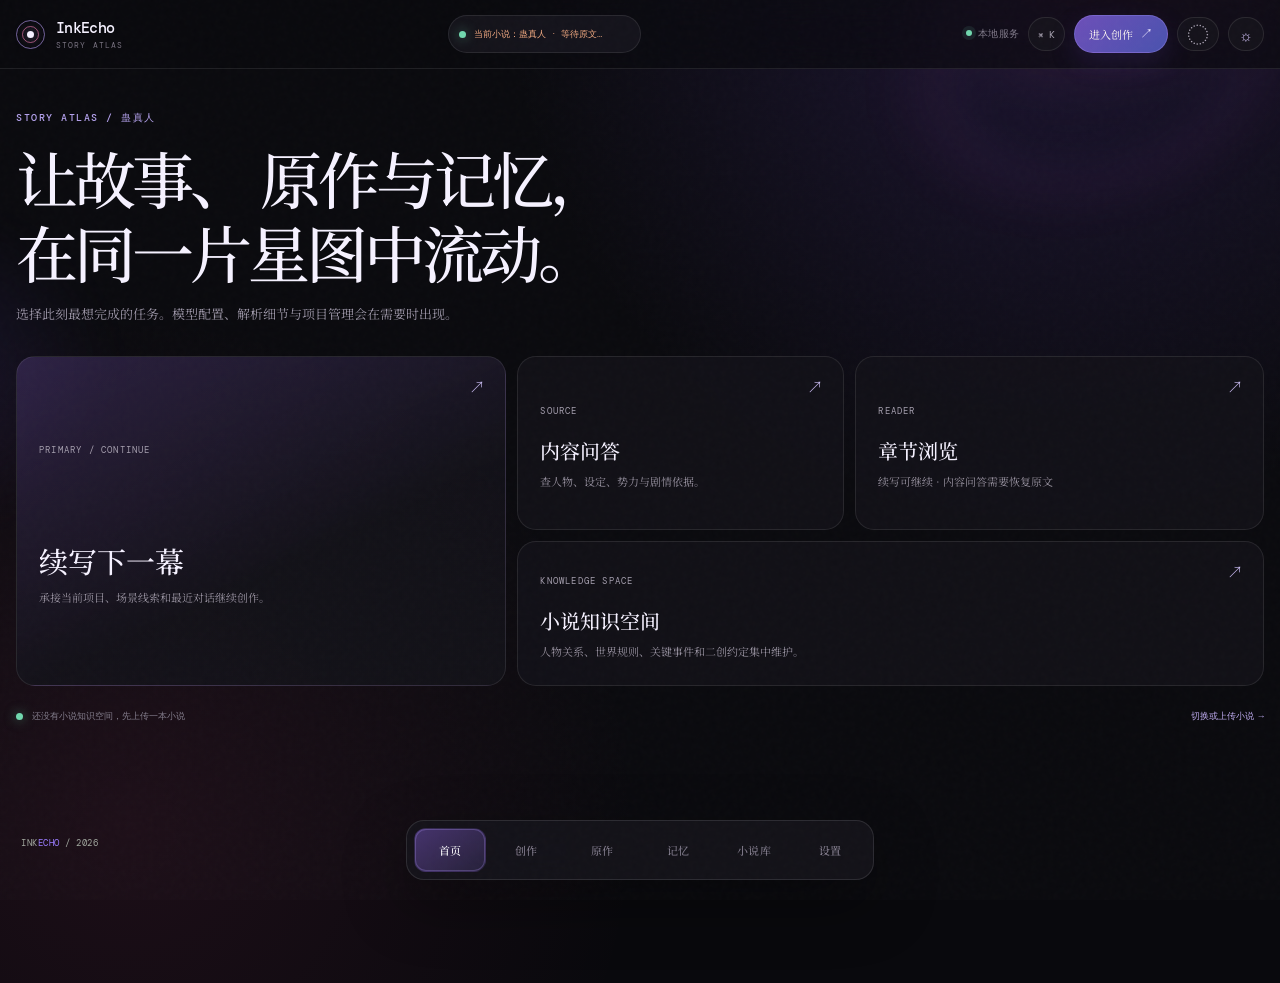
==== commit d29d9bd5: "align restored morning UI changes" ====
--- a/index.html
+++ b/index.html
@@ -8,7 +8,7 @@
     <link rel="preconnect" href="https://fonts.googleapis.com" />
     <link rel="preconnect" href="https://fonts.gstatic.com" crossorigin />
     <link href="https://fonts.googleapis.com/css2?family=DM+Mono:wght@400;500&family=Noto+Serif+SC:wght@400;500;600;700;900&display=swap" rel="stylesheet" />
-    <link rel="stylesheet" href="styles.css?v=24" />
+  <link rel="stylesheet" href="styles.css?v=25" />
   </head>
   <body>
     <div class="aurora-field" aria-hidden="true">
@@ -35,6 +35,7 @@
         <button class="icon-button atlas-motion-toggle" id="atlasMotionToggle" type="button" title="暂停背景动效" aria-label="暂停背景动效" aria-pressed="false">◌</button>
         <button class="icon-button atlas-hidden-control" id="exportSession" type="button" title="导出当前创作" aria-label="导出当前创作">⇩</button>
         <button class="icon-button atlas-hidden-control" id="resetSession" type="button" title="重置当前对话" aria-label="重置当前对话">↺</button>
+        <button class="icon-button theme-toggle-button" id="toggleTheme" type="button" title="切换到浅色主题" aria-label="切换到浅色主题" aria-pressed="true">☼</button>
         <button class="icon-button focus-mode-button atlas-hidden-control" id="toggleFocusMode" type="button" title="进入专注模式" aria-label="进入专注模式" aria-pressed="false">◐</button>
         <button class="avatar atlas-hidden-control" type="button" aria-label="用户菜单">I</button>
       </div>
@@ -635,9 +636,11 @@
                 <button class="text-button" id="openProviderDiagnostics" type="button">连接诊断</button>
                 <button class="text-button" id="copyProviderConfigKeys" type="button" hidden>复制缺少项</button>
                 <button class="text-button" id="copyProviderConfigTemplate" type="button">复制配置模板</button>
+                <button class="text-button model-save-button" id="saveModelConfig" type="button">保存配置</button>
                 <span class="service-badge" id="providerBadge">未连接</span>
               </span>
             </div>
+            <p class="model-settings-note">先选择服务，再确认模型名称；修改会自动保存在当前项目。</p>
             <select id="providerSelect" aria-label="选择模型服务">
               <option value="custom_azure">办公网 · 自定义 Azure</option>
               <option value="ollama">Ollama · 本地模型</option>
@@ -1219,6 +1222,6 @@
       </form>
     </dialog>
     <div class="toast" id="toast" role="status"></div>
-    <script src="app.js?v=36"></script>
+  <script src="app.js?v=37"></script>
   </body>
 </html>
--- a/styles.css
+++ b/styles.css
@@ -2319,3 +2319,192 @@
   .conversation-actions-button,
   .context-panel-toggle { padding-right: 8px; padding-left: 8px; }
 }
+
+/* Morning UI alignment · ported onto the complete Story Atlas layout. */
+.topbar {
+  padding-right: max(16px, calc((100vw - 1520px) / 2));
+  padding-left: max(16px, calc((100vw - 1520px) / 2));
+}
+.shell { width: min(1520px, calc(100% - 32px)); }
+.studio-grid { grid-template-columns: minmax(0, 1380px); padding-top: 24px; }
+body.context-panel-open .studio-grid { grid-template-columns: minmax(260px, 300px) minmax(0, 1fr); }
+.conversation { height: clamp(640px, calc(100dvh - 112px), 840px); }
+
+.theme-toggle-button {
+  display: inline-grid;
+  min-width: 36px;
+  min-height: 34px;
+  padding: 0;
+  place-items: center;
+  border: 1px solid var(--line);
+  border-radius: 999px;
+  color: #d8c8ff;
+  background: rgba(23, 22, 29, .72);
+  font-size: 15px;
+}
+.theme-toggle-button:hover { border-color: rgba(165, 132, 255, .4); color: #fff; background: #1b1922; }
+
+.settings-page-card { padding: 0 28px 28px; }
+.settings-page-card .model-settings {
+  margin: 0;
+  padding: 24px;
+  border: 1px solid var(--line);
+  border-radius: 16px;
+  background: rgba(21, 20, 28, .82);
+}
+.settings-page-card .settings-summary { padding: 0 0 20px; }
+.settings-page-card .model-settings > .subheading-row { align-items: flex-start; gap: 12px; flex-wrap: wrap; }
+.settings-page-card .model-settings > .subheading-row > span:last-child { display: flex; align-items: center; justify-content: flex-end; gap: 7px; flex: 1 1 320px; flex-wrap: wrap; }
+.settings-page-card .model-settings .text-button { min-height: 30px; margin: 0; padding: 0 10px; border-radius: 8px; white-space: nowrap; font-size: 10px; }
+.settings-page-card .model-save-button { border-color: rgba(154, 124, 255, .36); color: #e4d9ff; background: rgba(126, 91, 208, .16); }
+.model-settings-note { margin: -4px 0 14px; color: var(--muted); font-size: 11px; line-height: 1.65; }
+.settings-page-card .model-settings select,
+.settings-page-card .creativity-control select {
+  width: 100%;
+  height: 42px;
+  padding: 0 38px 0 13px;
+  appearance: none;
+  border: 1px solid var(--line);
+  border-radius: 10px;
+  outline: 0;
+  color: var(--ink);
+  background-color: #15141b;
+  background-image: linear-gradient(45deg, transparent 50%, #a99cbc 50%), linear-gradient(135deg, #a99cbc 50%, transparent 50%);
+  background-position: calc(100% - 17px) 50%, calc(100% - 12px) 50%;
+  background-size: 5px 5px, 5px 5px;
+  background-repeat: no-repeat;
+  font-family: "Noto Serif SC", "Songti SC", serif;
+  font-size: 13px;
+}
+.settings-page-card .model-settings select option,
+.settings-page-card .creativity-control select option { color: var(--ink); background: #17161d; }
+.settings-page-card .model-input { height: 42px; margin: 0; border-radius: 10px; background: #15141b; }
+.settings-page-card .model-input input { color: var(--ink); font-size: 13px; }
+.settings-page-card .provider-description { margin-top: 11px; font-size: 11px; }
+.settings-page-card .provider-setup-hint { font-size: 10px; }
+.settings-page-card .provider-data-boundary { font-size: 11px; }
+
+.composer { isolation: isolate; overflow: hidden; }
+.composer.is-sending::after {
+  inset: 0 14px auto;
+  width: auto;
+  height: 2px;
+  z-index: 2;
+  border-radius: 999px;
+  background: linear-gradient(90deg, transparent, var(--accent), transparent);
+  opacity: .88;
+  transform: translateX(-108%);
+  animation: composer-progress 1.25s ease-in-out infinite;
+}
+.toast {
+  top: 82px;
+  right: 28px;
+  bottom: auto;
+  left: auto;
+  z-index: 50;
+  max-width: min(360px, calc(100vw - 56px));
+  border-radius: 10px;
+  transform: translateY(-8px);
+}
+.toast.show { transform: translateY(0); }
+@keyframes composer-progress {
+  0% { transform: translateX(-108%); }
+  50% { transform: translateX(0); }
+  100% { transform: translateX(108%); }
+}
+
+/* Story Atlas stays dark by default; the toggle provides a complete quiet light surface. */
+html[data-theme="light"] { background: #f4f3ee; color-scheme: light; }
+body[data-theme="light"] {
+  --ink: #242128;
+  --ink-soft: #5f5965;
+  --muted: #8a838e;
+  --line: rgba(42, 37, 47, .12);
+  --paper: #f4f3ee;
+  --panel: rgba(255, 254, 250, .92);
+  --cream: #ece8e0;
+  --accent: #7657bc;
+  --accent-dark: #5f419f;
+  --violet: #7657bc;
+  --mint: #4f987c;
+  --sage: #6979bb;
+  --shadow: 0 22px 64px rgba(55, 48, 62, .1);
+  color: var(--ink);
+  background: radial-gradient(circle at 82% -2%, rgba(151, 116, 226, .13), transparent 34rem), radial-gradient(circle at 10% 84%, rgba(225, 132, 161, .1), transparent 32rem), var(--paper);
+}
+body[data-theme="light"]::before { background-image: radial-gradient(rgba(39, 34, 44, .15) .55px, transparent .75px); opacity: .1; }
+body[data-theme="light"] .grain { opacity: .045; mix-blend-mode: multiply; }
+body[data-theme="light"] .aurora-orb { opacity: .12; mix-blend-mode: multiply; }
+body[data-theme="light"] .topbar { border-color: var(--line); background: rgba(244, 243, 238, .8); }
+body[data-theme="light"] .brand strong,
+body[data-theme="light"] .page-heading h2,
+body[data-theme="light"] .conversation-header h2,
+body[data-theme="light"] .page-card strong,
+body[data-theme="light"] .settings-page-card strong { color: var(--ink); }
+body[data-theme="light"] .brand-mark::after { background: #332d39; box-shadow: 0 0 12px rgba(118,87,188,.3); }
+body[data-theme="light"] .atlas-current-novel,
+body[data-theme="light"] .command-palette-button,
+body[data-theme="light"] .atlas-motion-toggle,
+body[data-theme="light"] .theme-toggle-button { border-color: var(--line); color: #635d68; background: rgba(255,254,250,.84); }
+body[data-theme="light"] .theme-toggle-button:hover,
+body[data-theme="light"] .command-palette-button:hover,
+body[data-theme="light"] .atlas-motion-toggle:hover { border-color: rgba(118,87,188,.3); color: #342e3a; background: #fffefa; }
+body[data-theme="light"] .atlas-current-novel .workspace-novel-name { color: #514b57; }
+body[data-theme="light"] .atlas-current-novel .workspace-novel-select option,
+body[data-theme="light"] select option { color: var(--ink); background: #fffefa; }
+body[data-theme="light"] .workspace-nav { border-color: var(--line); background: rgba(255,254,250,.9); box-shadow: 0 22px 62px rgba(55,48,62,.16); }
+body[data-theme="light"] .workspace-nav-item { color: #766f7b; }
+body[data-theme="light"] .workspace-nav-item:hover { color: #302a35; background: rgba(118,87,188,.06); }
+body[data-theme="light"] .workspace-nav-item.active { color: #30273f; background: linear-gradient(145deg, rgba(150,119,216,.2), rgba(222,211,241,.48)); box-shadow: inset 0 0 0 1px rgba(118,87,188,.2); }
+body[data-theme="light"] .page-heading,
+body[data-theme="light"] .page-card,
+body[data-theme="light"] .settings-page-card,
+body[data-theme="light"] .novel-space-card,
+body[data-theme="light"] .library-management,
+body[data-theme="light"] .panel,
+body[data-theme="light"] .settings-page-card .model-settings { border-color: var(--line); color: var(--ink); background: rgba(255,254,250,.9); }
+body[data-theme="light"] .conversation-header,
+body[data-theme="light"] .conversation-history { border-color: var(--line); background: rgba(247,245,240,.82); }
+body[data-theme="light"] .mode-guide,
+body[data-theme="light"] .composer,
+body[data-theme="light"] .conversation-search,
+body[data-theme="light"] .project-switcher { border-color: var(--line); background: rgba(248,246,241,.9); }
+body[data-theme="light"] .message-row .bubble { border-color: var(--line); color: #49434e; background: #f2efe9; }
+body[data-theme="light"] .message-row.user .bubble { color: #fff; background: linear-gradient(135deg, #8062c0, #6673ba); }
+body[data-theme="light"] .message-meta strong { color: #49424f; }
+body[data-theme="light"] .message-avatar { border-color: var(--line); color: #5d5366; background: #ede8f0; }
+body[data-theme="light"] .task-starter,
+body[data-theme="light"] .character-card,
+body[data-theme="light"] .prompt-card,
+body[data-theme="light"] .field-input,
+body[data-theme="light"] input,
+body[data-theme="light"] textarea,
+body[data-theme="light"] select,
+body[data-theme="light"] .settings-page-card .model-input,
+body[data-theme="light"] .settings-page-card .model-settings select,
+body[data-theme="light"] .settings-page-card .creativity-control select { border-color: var(--line); color: var(--ink); background-color: #fffefa; }
+body[data-theme="light"] .settings-page-card .model-settings select,
+body[data-theme="light"] .settings-page-card .creativity-control select { background-image: linear-gradient(45deg, transparent 50%, #756d7d 50%), linear-gradient(135deg, #756d7d 50%, transparent 50%); }
+body[data-theme="light"] .model-settings .text-button,
+body[data-theme="light"] .page-secondary-button,
+body[data-theme="light"] .mini-button { border-color: var(--line); color: #625b68; background: #f4f1eb; }
+body[data-theme="light"] .model-settings .model-save-button { border-color: rgba(118,87,188,.28); color: #5f419f; background: rgba(118,87,188,.08); }
+body[data-theme="light"] .provider-data-boundary { border-color: rgba(157,126,76,.22); color: #645d68; background: rgba(193,155,94,.07); }
+body[data-theme="light"] .toast { border-color: rgba(84,128,94,.22); color: #49654d; background: #edf5ea; }
+
+@media (max-width: 1050px) {
+  .shell { width: min(100% - 24px, 980px); }
+  .studio-grid,
+  body.context-panel-open .studio-grid { grid-template-columns: minmax(0, 1fr); }
+  body.context-panel-open .sidebar { display: none; }
+  .conversation { height: clamp(610px, calc(100dvh - 110px), 780px); }
+}
+
+@media (max-width: 720px) {
+  .topbar { padding-right: 16px; padding-left: 16px; }
+  .theme-toggle-button { min-width: 34px; min-height: 32px; }
+  .conversation { height: clamp(580px, calc(100dvh - 104px), 720px); }
+  .toast { top: 72px; right: 16px; max-width: calc(100vw - 32px); }
+  .settings-page-card { padding-right: 16px; padding-left: 16px; }
+  .settings-page-card .model-settings { padding: 18px; }
+}
